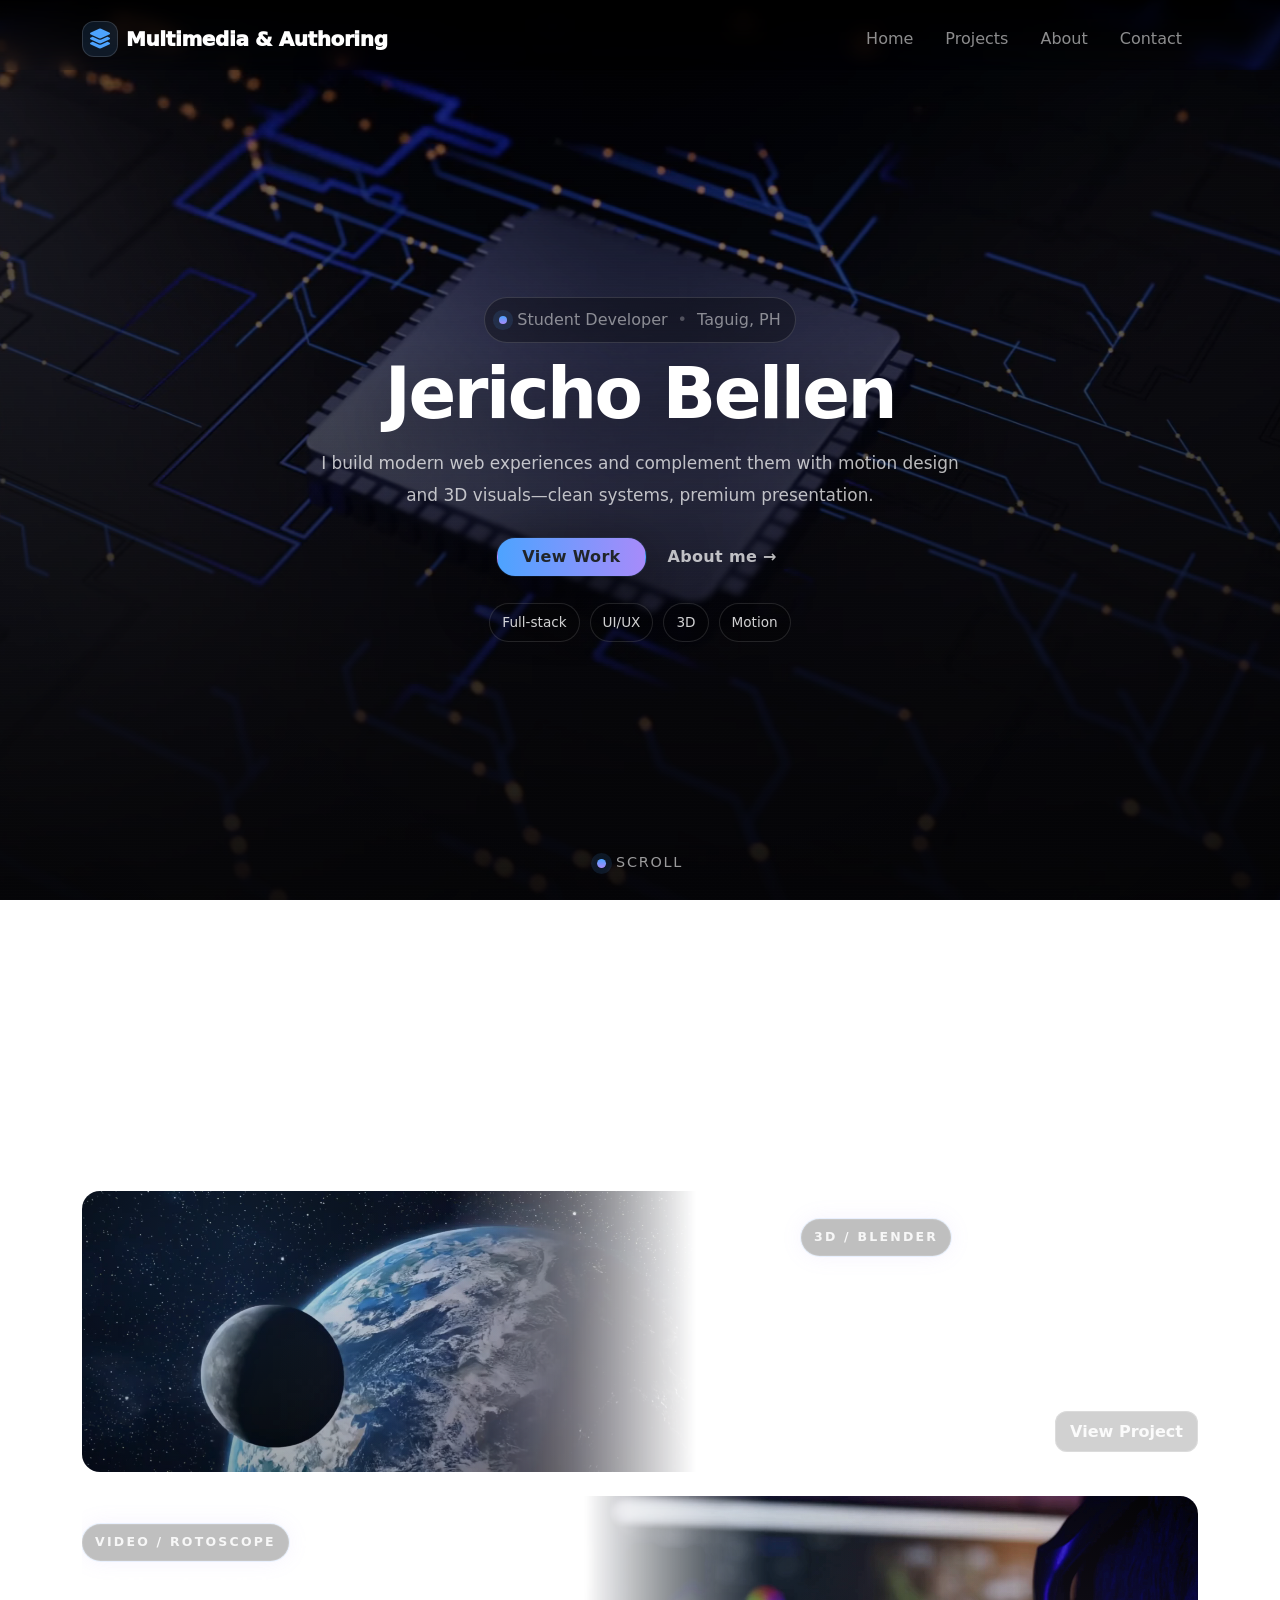
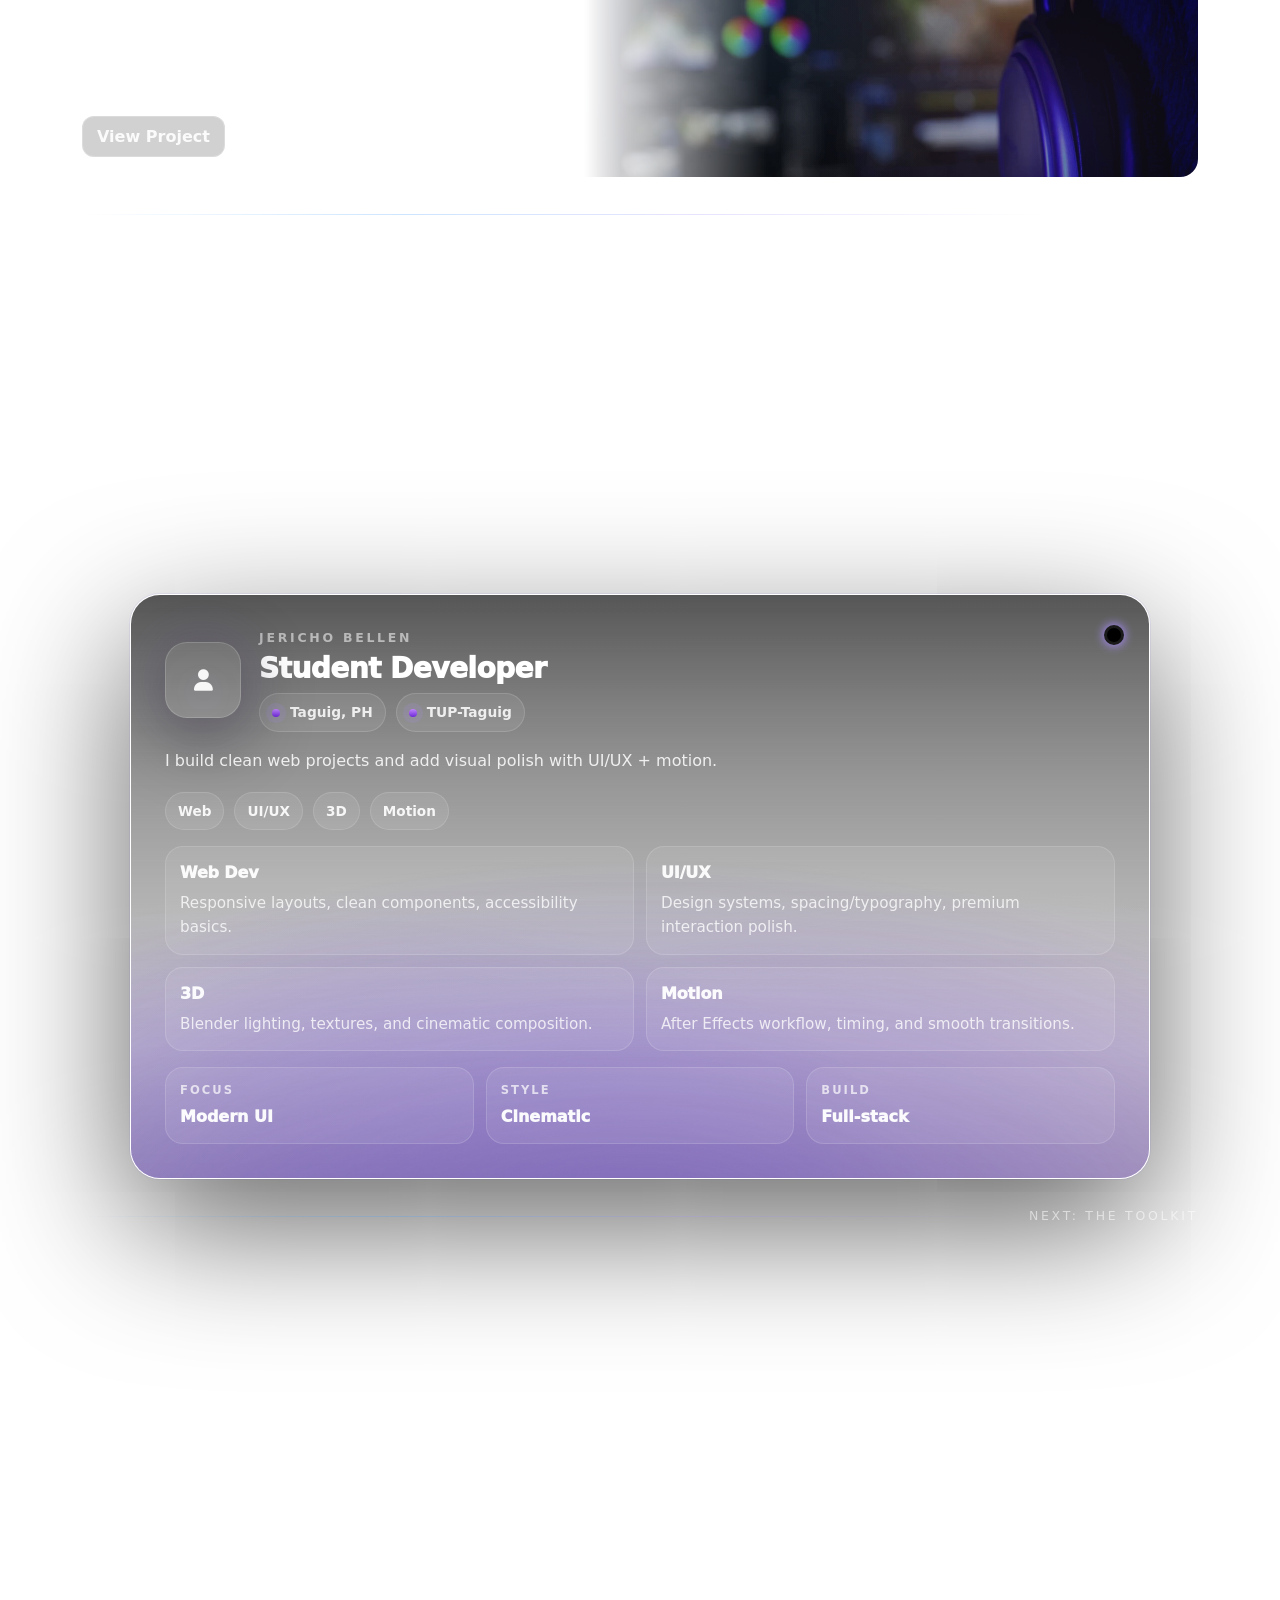
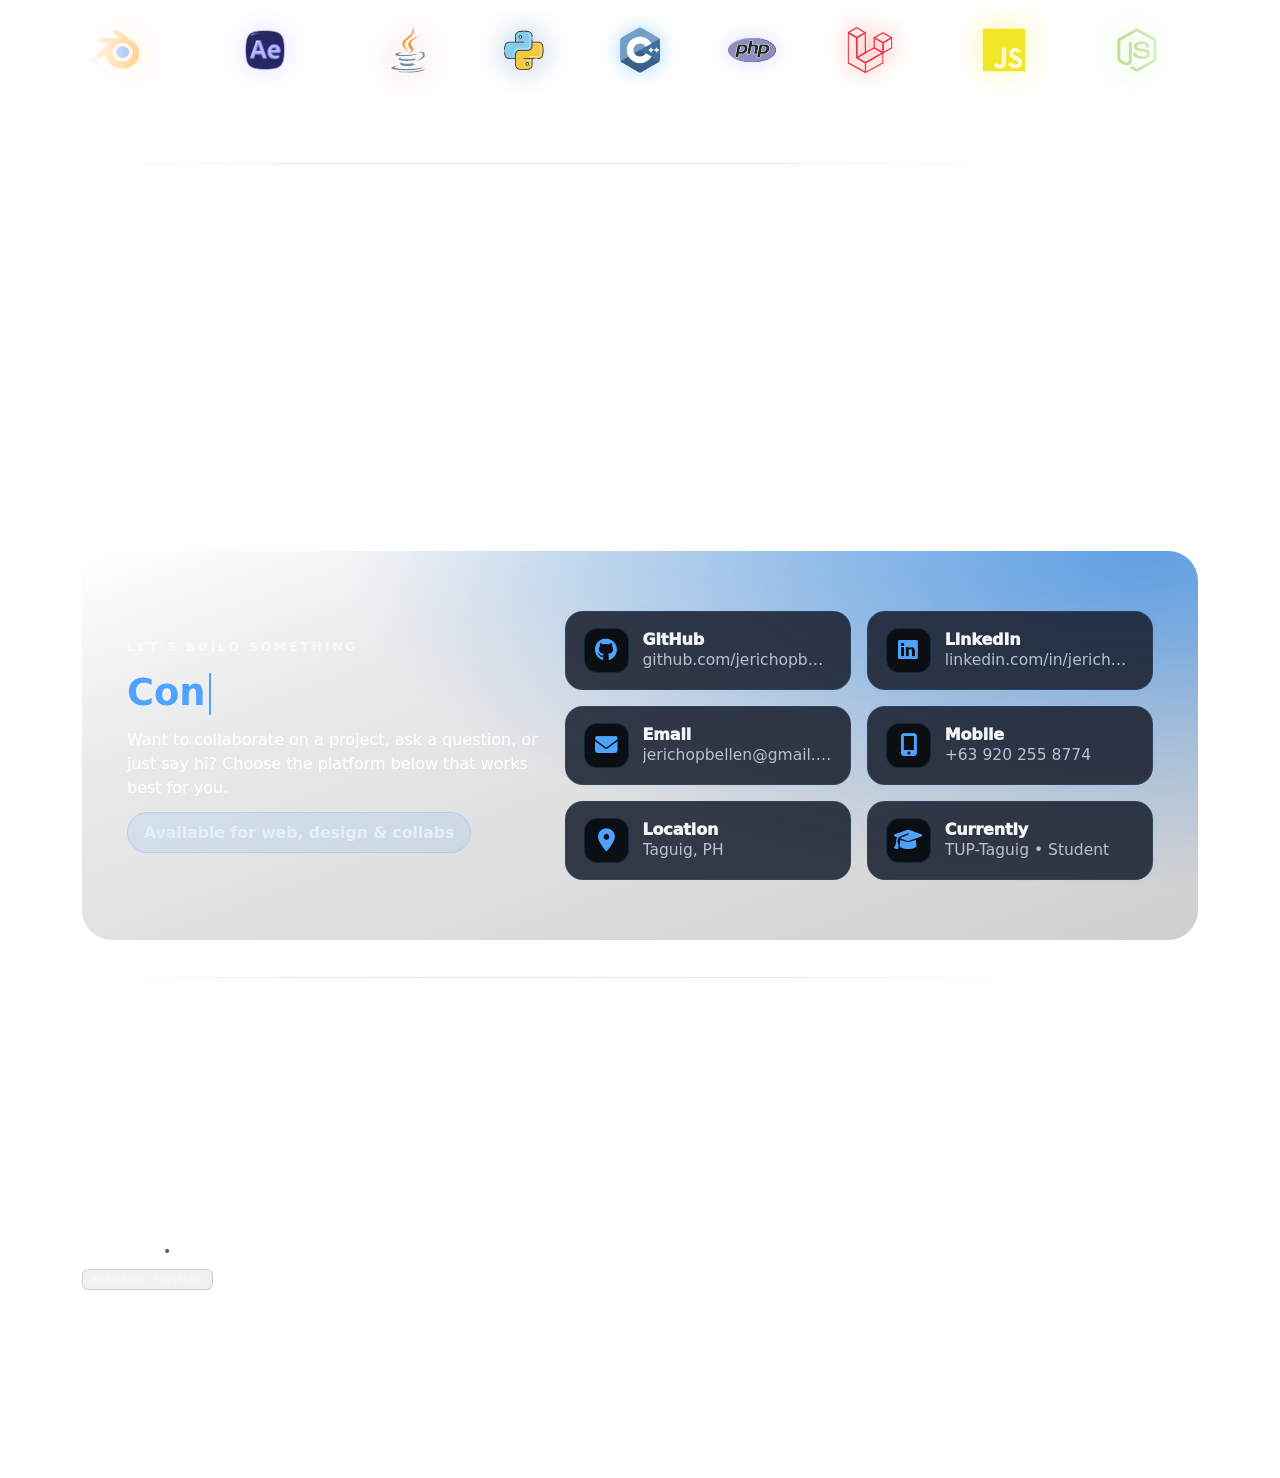
==== index.html @ 5fd2efe3 "projs desc" ====
<!DOCTYPE html>
<html lang="en">
<head>
    <meta charset="UTF-8">
    <meta name="viewport" content="width=device-width, initial-scale=1.0">
    <title>Multimedia and Authoring</title>
    <link rel="icon" type="image/x-icon" href="favicon.svg">
    <link rel="stylesheet" href="style/main.css">
</head>
<body>
    <div id="header-placeholder"></div>
    <main>
        <!-- HERO (Centered / high-contrast) -->
        <section class="hero-video" aria-label="Hero">
            <video class="hero-video__bg" autoplay muted loop playsinline poster="assets/img/hero-poster.jpg">
                <source src="assets/videos/hero.webm" type="video/webm">
                <source src="assets/videos/hero.mp4" type="video/mp4">
            </video>

            <div class="hero-video__overlay" aria-hidden="true"></div>

            <div class="container hero-video__content">
                <div class="row justify-content-center">
                    <div class="col-12 col-lg-9 col-xl-8 text-center">
                        <div class="pill mx-auto mb-3">
                            <span class="pill__dot" aria-hidden="true"></span>
                            <span class="text-white-50">Student Developer</span>
                            <span class="text-white opacity-25">•</span>
                            <span class="text-white-50">Taguig, PH</span>
                        </div>

                        <h1 class="hero-title fw-bold mb-3" style="color: white;">Jericho Bellen</h1>

                        <p class="hero-subtitle mb-4">
                            I build modern web experiences and complement them with motion design and 3D visuals—clean systems, premium presentation.
                        </p>

                        <div class="d-flex flex-column flex-sm-row align-items-center justify-content-center gap-3">
                            <a href="#projects" class="btn btn-hero px-4">View Work</a>
                            <a href="#about" class="hero-ghost-link">About me <span aria-hidden="true">→</span></a>
                        </div>

                        <div class="tag-row mt-4">
                            <span class="tag">Full-stack</span>
                            <span class="tag">UI/UX</span>
                            <span class="tag">3D</span>
                            <span class="tag">Motion</span>
                        </div>
                    </div>
                </div>
            </div>

            <a class="hero-scroll" href="#projects">
                <span class="hero-scroll__dot" aria-hidden="true"></span>
                <span>Scroll</span>
            </a>
        </section>

        <!-- PROJECTS -->
        <section id="projects" class="section">
            <div class="container">
                <div class="text-center mb-5">
                    <div class="section-kicker">Selected Work</div>
                    <h2 class="section-title mt-2 mb-3">Featured Projects</h2>
                    <p class="text-white-50 mb-0" style="max-width: 70ch; margin: 0 auto; line-height: 1.9;">
                        Selected works showcasing 3D rendering and rotoscoping expertise with technical precision and visual storytelling.
                    </p>
                </div>

                <div class="row g-4">
                    <div class="col-12">
                        <a class="d-block text-decoration-none text-reset" href="solar-system.html" aria-label="View 3D Solar System project">
                            <article class="feature feature--with-media">
                                <div class="feature__media">
                                    <video autoplay muted loop playsinline poster="assets/img/solarsystem-preview.jpg">
                                        <source src="assets/videos/solarsystem-preview.webm" type="video/webm">
                                        <source src="assets/videos/solarsystem-preview.mp4" type="video/mp4">
                                    </video>
                                </div>
                                <div class="feature__body">
                                    <div class="feature__meta">
                                        <span class="feature__badge">3D / Blender</span>
                                        <span class="text-white-50 small">Lighting • Textures • Composition</span>
                                    </div>
                                    <h3 class="feature__title">3D Solar System</h3>
                                    <p class="feature__desc">
                                        A study in Blender-based rendering focused on realistic materials, controlled lighting, and atmospheric depth—aimed at a cinematic “space documentary” feel.
                                    </p>
                                    <div class="feature__actions">
                                        <span class="btn-outline-ink">View Project</span>
                                    </div>
                                </div>
                            </article>
                        </a>
                    </div>

                    <div class="col-12">
                        <a href="rotoscoping.html" class="d-block text-decoration-none text-reset">
                            <article class="feature feature--with-media">
                                <div class="feature__media">
                                    <video autoplay muted loop playsinline poster="assets/img/rotoscope-preview.jpg">
                                        <source src="assets/videos/rotoscope-preview.webm" type="video/webm">
                                        <source src="assets/videos/rotoscope-preview.mp4" type="video/mp4">
                                    </video>
                                </div>

                                <div class="feature__body">
                                    <div class="feature__meta">
                                        <span class="feature__badge">Video / Rotoscope</span>
                                        <span class="text-white-50 small">Masking • Tracking • Cleanup</span>
                                    </div>
                                    <h3 class="feature__title">1-Minute Video Rotoscope</h3>
                                    <p class="feature__desc">
                                        A frame-by-frame rotoscoping workflow: tight silhouettes, stable tracking, and clean edges—built for believable compositing and stylized results.
                                    </p>
                                    <div class="feature__actions">
                                        <span class="btn-outline-ink">View Project</span>
                                    </div>
                                </div>
                            </article>
                        </a>
                    </div>
                </div>

                <div class="story-divider"><span>Next: who I am</span></div>
            </div>
        </section>

        <!-- ABOUT -->
        <section id="about" class="section section--profile">
            <div class="container">
                <div class="text-center mb-5">
                    <div class="section-kicker">Profile</div>
                    <h2 class="section-title mt-2 mb-2">About Me</h2>
                    <p class="text-white-50 mb-0" style="max-width: 60ch; margin: 0 auto; line-height: 1.85;">
                        Quick snapshot—what I do and what I’m into.
                    </p>
                </div>

                <!-- Purple static gradient card -->
                <div class="profile-card profile-card--purplefire">
                    <div class="profile-card__hole" aria-hidden="true"></div>
                    <div class="profile-card__bg" aria-hidden="true"></div>

                    <div class="profile-card__top">
                        <div class="profile-avatar" aria-hidden="true">
                            <i class="fa-solid fa-user"></i>
                        </div>

                        <div class="profile-meta">
                            <div class="section-kicker mb-1">Jericho Bellen</div>
                            <h3 class="profile-title mb-2" style="color: white;">Student Developer</h3>

                            <div class="profile-pills">
                                <span class="profile-pill"><span class="profile-pill__dot" aria-hidden="true"></span> Taguig, PH</span>
                                <span class="profile-pill"><span class="profile-pill__dot" aria-hidden="true"></span> TUP-Taguig</span>
                            </div>
                        </div>
                    </div>

                    <p class="profile-bio mb-0">
                        I build clean web projects and add visual polish with UI/UX + motion.
                    </p>

                    <div class="profile-tags">
                        <span class="profile-tag">Web</span>
                        <span class="profile-tag">UI/UX</span>
                        <span class="profile-tag">3D</span>
                        <span class="profile-tag">Motion</span>
                    </div>

                    <!-- Skill details (requested) -->
                    <div class="profile-skills">
                        <div class="profile-skill">
                            <div class="profile-skill__label">Web Dev</div>
                            <div class="profile-skill__desc">Responsive layouts, clean components, accessibility basics.</div>
                        </div>
                        <div class="profile-skill">
                            <div class="profile-skill__label">UI/UX</div>
                            <div class="profile-skill__desc">Design systems, spacing/typography, premium interaction polish.</div>
                        </div>
                        <div class="profile-skill">
                            <div class="profile-skill__label">3D</div>
                            <div class="profile-skill__desc">Blender lighting, textures, and cinematic composition.</div>
                        </div>
                        <div class="profile-skill">
                            <div class="profile-skill__label">Motion</div>
                            <div class="profile-skill__desc">After Effects workflow, timing, and smooth transitions.</div>
                        </div>
                    </div>

                    <div class="profile-stats">
                        <div class="profile-stat">
                            <div class="profile-stat__label">Focus</div>
                            <div class="profile-stat__value">Modern UI</div>
                        </div>
                        <div class="profile-stat">
                            <div class="profile-stat__label">Style</div>
                            <div class="profile-stat__value">Cinematic</div>
                        </div>
                        <div class="profile-stat">
                            <div class="profile-stat__label">Build</div>
                            <div class="profile-stat__value">Full-stack</div>
                        </div>
                    </div>
                </div>

                <div class="story-divider"><span>Next: the toolkit</span></div>
            </div>
        </section>

        <!-- TECH STACK -->
        <section id="tech-stack" class="section">
            <div class="container">
                <div class="text-center mb-5">
                    <div class="section-kicker">Toolbox</div>
                    <h2 class="section-title mt-2 mb-3">Technologies & Software</h2>
                    <p class="text-white-50 mb-0" style="max-width: 70ch; margin: 0 auto; line-height: 1.9;">
                        Tools I use to ship reliable systems and produce clean visuals.
                    </p>
                </div>

                <div class="tech-marquee" role="region" aria-label="Technologies and software logos">
                    <div class="tech-track" data-marquee>
                        <div class="tech-item" data-tech="blender">
                            <img src="assets/tech-logos/blender.svg" alt="Blender">
                            <span class="tech-label">Blender</span>
                        </div>
                        <div class="tech-item" data-tech="ae">
                            <img src="assets/tech-logos/after-effects.svg" alt="After Effects">
                            <span class="tech-label">After Effects</span>
                        </div>
                        <div class="tech-item" data-tech="java">
                            <img src="assets/tech-logos/java.svg" alt="Java">
                            <span class="tech-label">Java</span>
                        </div>
                        <div class="tech-item" data-tech="python">
                            <img src="assets/tech-logos/python.svg" alt="Python">
                            <span class="tech-label">Python</span>
                        </div>
                        <div class="tech-item" data-tech="cpp">
                            <img src="assets/tech-logos/cpp.svg" alt="C++">
                            <span class="tech-label">C++</span>
                        </div>
                        <div class="tech-item" data-tech="php">
                            <img src="assets/tech-logos/php.svg" alt="PHP">
                            <span class="tech-label">PHP</span>
                        </div>
                        <div class="tech-item" data-tech="laravel">
                            <img src="assets/tech-logos/laravel.svg" alt="Laravel">
                            <span class="tech-label">Laravel</span>
                        </div>
                        <div class="tech-item" data-tech="js">
                            <img src="assets/tech-logos/javascript.svg" alt="JavaScript">
                            <span class="tech-label">JavaScript</span>
                        </div>
                        <div class="tech-item" data-tech="node">
                            <img src="assets/tech-logos/nodejs.svg" alt="Node.js">
                            <span class="tech-label">Node.js</span>
                        </div>
                        <div class="tech-item" data-tech="mysql">
                            <img src="assets/tech-logos/mysql.svg" alt="MySQL">
                            <span class="tech-label">MySQL</span>
                        </div>
                        <div class="tech-item" data-tech="react">
                            <img src="assets/tech-logos/react.svg" alt="React">
                            <span class="tech-label">React</span>
                        </div>
                        <div class="tech-item" data-tech="figma">
                            <img src="assets/tech-logos/figma.svg" alt="Figma">
                            <span class="tech-label">Figma</span>
                        </div>
                    </div>
                </div>
                <div class="story-divider"><span>Next: Contact</span></div>
            </div>
        </section>

        <!-- CONTACT -->
        <section id="contact" class="section">
            <div class="container">
                <div class="text-center mb-5">
                    <div class="section-kicker">Start a conversation</div>
                    <h2 class="section-title mt-2 mb-3">Work together?</h2>
                    <p class="text-white-50 mb-0" style="max-width: 70ch; margin: 0 auto; line-height: 1.9;">
                        Prefer email, chat, or a quick call—pick the option that suits you.
                    </p>
                </div>
                <div class="contact-transparent-card">
                    <div class="contact-transparent-bg" aria-hidden="true"></div>
                    <div class="row gy-5 gx-4 align-items-center">
                        <div class="col-lg-5">
                            <div class="section-kicker mb-2">Let's build something</div>
                            <div class="profile-title mb-2 contact-typewrite" style="font-size:2.3rem;font-weight:900;">
                                <span id="typewrite-connect"></span>
                                <span class="contact-typewrite-cursor" aria-hidden="true"></span>
                            </div>
                            <p class="profile-bio mb-2" style="color: white;">
                                Want to collaborate on a project, ask a question, or just say hi? Choose the platform below that works best for you.
                            </p>
                            <span class="profile-tag profile-tag--blue">Available for web, design & collabs</span>
                        </div>
                        <div class="col-lg-7">
                            <div class="row g-3">
                                <div class="col-md-6">
                                    <div class="contact-info-card">
                                        <div class="contact-info-icon"><i class="fab fa-github"></i></div>
                                        <div>
                                            <div class="contact-info-title">GitHub</div>
                                            <div class="contact-info-sub">github.com/jerichopbellen</div>
                                        </div>
                                    </div>
                                </div>
                                <div class="col-md-6">
                                    <div class="contact-info-card">
                                        <div class="contact-info-icon"><i class="fab fa-linkedin"></i></div>
                                        <div>
                                            <div class="contact-info-title">LinkedIn</div>
                                            <div class="contact-info-sub">linkedin.com/in/jerichopbellen</div>
                                        </div>
                                    </div>
                                </div>
                                <div class="col-md-6">
                                    <div class="contact-info-card">
                                        <div class="contact-info-icon"><i class="fa-solid fa-envelope"></i></div>
                                        <div>
                                            <div class="contact-info-title">Email</div>
                                            <div class="contact-info-sub">jerichopbellen@gmail.com</div>
                                        </div>
                                    </div>
                                </div>
                                <div class="col-md-6">
                                    <div class="contact-info-card">
                                        <div class="contact-info-icon"><i class="fa-solid fa-mobile-screen-button"></i></div>
                                        <div>
                                            <div class="contact-info-title">Mobile</div>
                                            <div class="contact-info-sub">+63 920 255 8774</div>
                                        </div>
                                    </div>
                                </div>
                                <div class="col-md-6">
                                    <div class="contact-info-card">
                                        <div class="contact-info-icon"><i class="fa-solid fa-location-dot"></i></div>
                                        <div>
                                            <div class="contact-info-title">Location</div>
                                            <div class="contact-info-sub">Taguig, PH</div>
                                        </div>
                                    </div>
                                </div>
                                <div class="col-md-6">
                                    <div class="contact-info-card">
                                        <div class="contact-info-icon"><i class="fa-solid fa-graduation-cap"></i></div>
                                        <div>
                                            <div class="contact-info-title">Currently</div>
                                            <div class="contact-info-sub">TUP-Taguig • Student</div>
                                        </div>
                                    </div>
                                </div>
                            </div>
                        </div>
                    </div>
                </div>
                <div class="story-divider"><span>End of page</span></div>
            </div>
        </section>
    </main>
    <div id="footer-placeholder"></div>
    <script>
        var link = document.createElement('link');
        link.rel = 'stylesheet';
        link.href = 'https://cdn.jsdelivr.net/npm/bootstrap@5.3.3/dist/css/bootstrap.min.css';
        document.head.appendChild(link);
        
        var faLink = document.createElement('link');
        faLink.rel = 'stylesheet';
        faLink.href = 'https://cdnjs.cloudflare.com/ajax/libs/font-awesome/6.7.2/css/all.min.css';
        document.head.appendChild(faLink);
    </script>
    <script src="https://cdn.jsdelivr.net/npm/bootstrap@5.3.3/dist/js/bootstrap.bundle.min.js"></script>
    <script src="scripts/main.js"></script>
</body>
</html>
---- style/main.css ----
/* ==========================================================================
   1. ROOT VARIABLES, BASE ELEMENTS, GLOBALS
   ========================================================================== */
html { 
    scroll-behavior: smooth; 
    scrollbar-width: none;
}
body {
    background-color: #07070a;;
    background-image:
        radial-gradient(circle at 20% 10%, rgba(255,255,255,.030) 0px, transparent 55%),
        radial-gradient(circle at 85% 80%, rgba(255,255,255,.018) 0px, transparent 55%),
        linear-gradient(180deg,#0c0d12 0%, #07070a 55%, #060608 100%);
    background-attachment: fixed;
    color: #ffffff;
    font-family: 'Inter', sans-serif;
    padding-top: 0;
    min-height: 100vh;
}
.spacer{
    height: 70px;
}
/* ==========================================================================
   3. SECTION LAYOUTS & HEADINGS
   ========================================================================== */
.section { position: relative; padding: clamp(64px, 7vw, 110px) 0; }
.section-title { font-size: clamp(1.8rem, 3.5vw, 2.6rem); letter-spacing: -0.02em; color: white; }
.section-kicker {
    color: rgba(255,255,255,.55);
    text-transform: uppercase;
    letter-spacing: .22em;
    font-weight: 900;
    font-size: .78rem;
}

/* ==========================================================================
   4. NAVIGATION
   ========================================================================== */
.glass-nav {
    background: linear-gradient(to bottom, rgba(0,0,0,.92) 0%, rgba(0,0,0,0) 100%);
    backdrop-filter: blur(10px);
    transition: all 0.3s ease;
    position: fixed;
    overflow: hidden;
    border: none;
}

.nav-link { position: relative; transition: color 0.25s ease; }
.nav-link::after {
    content: '';
    position: absolute;
    width: 0;
    height: 2px;
    bottom: 5px;
    left: 50%;
    background: #4da3ff;
    transition: all 0.25s ease;
}
.nav-link:hover::after { width: 100%; left: 0; }
.nav-link:hover { color: #4da3ff !important; }

/* ==========================================================================
   5. FOOTER
   ========================================================================== */
   .footer-link-item {
        transition: color 0.2s ease, transform 0.2s ease;
        display: inline-block;
    }
    /* Updated hover color to #4da3ff */
    .footer-link-item:hover {
        color: #4da3ff !important;
        transform: translateX(4px);
    }
    @media (max-width: 767.98px) {
        .footer-link-item:hover {
            transform: translateY(-2px);
        }
    }
    .footer-social-btn {
        width: 40px;
        height: 40px;
        display: inline-flex;
        align-items: center;
        justify-content: center;
        border-radius: 50%;
        background: rgba(255, 255, 255, 0.03);
        border: 1px solid rgba(255, 255, 255, 0.08);
        transition: all 0.25s cubic-bezier(0.4, 0, 0.2, 1);
    }
    /* Updated social button hover colors to match #4da3ff theme */
    .footer-social-btn:hover {
        background: rgba(77, 163, 255, 0.1);
        border-color: rgba(77, 163, 255, 0.3);
        color: #4da3ff !important;
        transform: translateY(-3px);
    }

/* ==========================================================================
   6. PANELS, BUTTONS & BASIC COMPONENTS
   ========================================================================== */
.panel {
    background: linear-gradient(180deg, rgba(255,255,255,.055), rgba(255,255,255,.03));
    border: 1px solid rgba(255,255,255,.10);
    border-radius: 18px;
    box-shadow: 0 22px 70px rgba(0,0,0,.55);
}

.btn-hero {
    border: 1px solid rgba(255,255,255,.14);
    border-radius: 18px !important;
    padding: 16px 24px;
    font-weight: 900;
    letter-spacing: 0.02em;
    color: #000000;
    font-weight: bold !important;
    background: linear-gradient(90deg, #4da3ff, #a78bfa);
    box-shadow:
        0 18px 60px rgba(0,0,0,.55),
        0 0 0 1px rgba(77,163,255,.12);
    transition: transform .25s ease, box-shadow .25s ease, filter .25s ease;
}
.btn-hero:hover {
    transform: translateY(-2px);
    filter: brightness(1.05);
    box-shadow:
        0 26px 85px rgba(0,0,0,.68),
        0 0 40px rgba(77,163,255,.16),
        0 0 40px rgba(167,139,250,.12);
    color: #06101f;
}

.hero-ghost-link {
    color: rgba(255, 255, 255, 0.72);
    text-decoration: none;
    font-weight: 900;
    letter-spacing: 0.02em;
    transition: color .2s ease, transform .2s ease;
    padding: 10px 6px;
}
.hero-ghost-link:hover { color: #fff; transform: translateX(3px); }

.pill {
    display: inline-flex;
    align-items: center;
    gap: 10px;
    padding: 10px 14px;
    border-radius: 999px;
    background: rgba(0, 0, 0, 0.32);
    border: 1px solid rgba(255, 255, 255, 0.14);
    backdrop-filter: blur(10px);
}
.pill__dot {
    width: 8px; height: 8px; border-radius: 999px;
    background: linear-gradient(180deg, #4da3ff, #a78bfa);
    box-shadow: 0 0 0 6px rgba(77, 163, 255, 0.12);
}

.tag-row { display:flex; flex-wrap:wrap; gap:10px; justify-content:center; }
.tag {
    padding: 8px 12px;
    border-radius: 999px;
    font-size: 0.85rem;
    color: rgba(255,255,255,.82);
    background: rgba(0,0,0,.22);
    border: 1px solid rgba(255,255,255,.12);
    transition: transform .2s ease, border-color .2s ease, color .2s ease;
}
.tag:hover{
    transform: translateY(-2px);
    border-color: rgba(77,163,255,.35);
    color: #fff;
}

/* ==========================================================================
   7. HERO SECTION
   ========================================================================== */
.hero-video {
    position: relative;
    min-height: 100vh;
    overflow: hidden;
    display: grid;
    place-items: center;
    padding: clamp(120px, 12vh, 170px) 0 clamp(70px, 9vh, 110px);
    isolation: isolate;
}
.hero-video__bg {
    position: absolute;
    inset: 0;
    width: 100%;
    height: 100%;
    object-fit: cover;
    transform: scale(1.08);
    filter: saturate(1.0) contrast(1.08) brightness(0.78);
}
.hero-video__overlay {
    position: absolute;
    inset: 0;
    z-index: 0;
    background:
    radial-gradient(circle at 50% 40%, rgba(0, 0, 0, 0.04), rgba(0, 0, 0, 0.48)),
    linear-gradient(to bottom, rgba(7, 7, 10, 0.08), rgba(7, 7, 10, 0.88));
}
.hero-video::after {
    content: "";
    position: absolute;
    inset: 0;
    z-index: 1;
    pointer-events: none;
    opacity: 0.11;
    background-image:
        repeating-linear-gradient(
            0deg,
            rgba(255, 255, 255, 0.06) 0px,
            rgba(255, 255, 255, 0.06) 1px,
            transparent 1px,
            transparent 3px
        );
    mix-blend-mode: overlay;
}
.hero-video__content { position: relative; z-index: 2; }
.hero-title {
    font-size: clamp(2.9rem, 5.5vw, 5rem);
    line-height: 1.02;
    letter-spacing: -0.035em;
    text-shadow: 0 18px 70px rgba(0, 0, 0, 0.55);
}
.hero-subtitle {
    max-width: 62ch;
    margin-left: auto;
    margin-right: auto;
    line-height: 1.9;
    font-size: 1.06rem;
    color: rgba(255,255,255,.72);
}

.hero-scroll {
    position: absolute;
    left: 50%;
    bottom: 26px;
    transform: translateX(-50%);
    z-index: 2;
    display: inline-flex;
    align-items: center;
    gap: 10px;
    color: rgba(255, 255, 255, 0.6);
    text-decoration: none;
    font-size: 0.9rem;
    letter-spacing: .12em;
    text-transform: uppercase;
}
.hero-scroll__dot {
    width: 9px;
    height: 9px;
    border-radius: 999px;
    background: linear-gradient(180deg, #4da3ff, #a78bfa);
    box-shadow: 0 0 0 6px rgba(77, 163, 255, 0.12);
    animation: scroll-bounce 1.8s infinite;
}
@keyframes scroll-bounce {
    0%, 100% { transform: translateY(0); opacity: .95; }
    50% { transform: translateY(6px); opacity: .55; }
}

/* ==========================================================================
   8. STORY DIVIDER
   ========================================================================== */
.story-divider {
    display:flex;
    align-items:center;
    gap:14px;
    margin: 28px 0;
    color: rgba(255,255,255,.55);
}
.story-divider::before{
    content:"";
    flex: 1 1 auto;
    height: 1px;
    background: linear-gradient(90deg, transparent, rgba(77,163,255,.28), rgba(167,139,250,.24), transparent);
}
.story-divider span{
    font-size:.78rem;
    letter-spacing:.22em;
    text-transform: uppercase;
}

/* ==========================================================================
   9. FEATURED PROJECTS
   ========================================================================== */
.feature {
    position: relative;
    border-radius: 18px;
    border: none;
    background: transparent;
    overflow: hidden;
    padding: 0px;
}
.feature__meta {
    position: relative;
    z-index: 1;
    display: flex;
    flex-wrap: wrap;
    gap: 10px;
    align-items: center;
    justify-content: flex-end;
}

.feature__badge {
    font-size: .78rem;
    letter-spacing: .18em;
    text-transform: uppercase;
    font-weight: 900;
    color: rgba(255,255,255,.88);
    padding: 8px 12px;
    border-radius: 999px;
    background: rgba(0,0,0,.25);
    border: 1px solid rgba(255,255,255,.12);
    box-shadow: 0 0 0 1px rgba(77,163,255,.10), 0 0 22px rgba(167,139,250,.10);
}

.feature__title { position: relative; z-index: 1; font-size: clamp(1.35rem, 2.3vw, 1.9rem); margin: 12px 0 10px;color: white; }

.feature__desc {
    position: relative;
    z-index: 1;
    color: rgba(255,255,255,.68);
    line-height: 1.9;
    max-width: 70ch;
    margin-left: auto;
}

.feature__actions {
    justify-content: flex-end;
}

.btn-outline-ink {
    border: 1px solid rgba(255,255,255,.22);
    color: rgba(255,255,255,.90);
    background: rgba(0,0,0,.18);
    border-radius: 12px;
    padding: 10px 14px;
    text-decoration: none;
    font-weight: 900;
    transition: transform .2s ease, border-color .2s ease, background .2s ease, box-shadow .2s ease;
}
.btn-outline-ink:hover {
    transform: translateY(-2px);
    border-color: rgba(77, 163, 255, 0.518);
    background: rgba(0,0,0,.28);
    box-shadow: 0 0 36px rgba(77,163,255,.10);
    color: #fff;
}

.feature--with-media {
    display: grid;
    grid-template-columns: 55% 45%;
    gap: 0;
    align-items: stretch;
}
.feature__media {
    position: relative;
    border-radius: 0;
    overflow: hidden;
    border: none;
    background: rgba(0,0,0,0.20);
    min-height: 250px;
    mask-image: linear-gradient(to right,
        black 0%,
        black 60%,
        rgba(0,0,0,0.6) 80%,
        transparent 100%
    );
}
.feature__media video {
    width: 100%;
    height: 100%;
    object-fit: cover;
    display: block;
}
.feature__media::after {
    content:"";
    position:absolute;
    inset:0;
    background: radial-gradient(circle at 25% 20%, rgba(77,163,255,.14), transparent 55%),
                radial-gradient(circle at 78% 75%, rgba(167,139,250,.12), transparent 55%),
                linear-gradient(180deg, rgba(0,0,0,.10), rgba(0,0,0,.35));
    pointer-events:none;
}
.feature__body {
    position: relative;
    z-index: 1;
    padding: 28px;
    padding-right: 0;
    padding-left: 0;
    text-align: right;
}

@media (min-width: 993px) {
    .col-12:nth-child(even) .feature--with-media {
        grid-template-columns: 45% 55%;
    }
    .col-12:nth-child(even) .feature__media {
        grid-column: 2;
        mask-image: linear-gradient(to left, black 70%, transparent 100%);
    }
    .col-12:nth-child(even) .feature__body {
        grid-column: 1;
        grid-row: 1;
        text-align: left;
        display: flex;
        flex-direction: column;
        align-items: flex-start;
    }
    .col-12:nth-child(even) .feature__desc {
        margin-left: 0;
    }
    .col-12:nth-child(even) .feature__meta,
    .col-12:nth-child(even) .feature__actions {
        justify-content: flex-start;
    }
}

@media (max-width: 992px) {
    .feature--with-media {
        grid-template-columns: 1fr;
    }
    .feature__body {
        padding: 30px;
        text-align: center;
    }
    .feature__meta, .feature__actions {
        justify-content: center;
    }
    .feature__actions {
        margin-top: 18px;
    }
    .feature__desc {
        margin: 0 auto;
    }
    .feature__media {
        min-height: 250px;
        mask-image: linear-gradient(to bottom, black 70%, transparent 100%);
   }
}

/* ==========================================================================
   10. ABOUT SECTION (PURPLE CARD)
   ========================================================================== */
#about .profile-card--purplefire {
    position: relative;
    overflow: hidden;
    max-width: 1020px;
    margin: 0 auto;
    border-radius: 30px;
    border: 1px solid rgba(255,255,255,.16);
    background: rgba(255,255,255,.06);
    backdrop-filter: blur(10px);
    box-shadow:
        0 45px 140px rgba(0,0,0,.62),
        0 0 0 1px rgba(167,139,250,.12);
    padding: clamp(22px, 3vw, 34px);
    isolation: isolate;
}
#about .profile-card--purplefire::before {
    content:"";
    position:absolute;
    inset:0;
    z-index:0;
    pointer-events:none;
    background: linear-gradient(
        180deg,
        rgba(0,0,0,.72) 0%,
        rgba(0,0,0,.42) 28%,
        rgba(0,0,0,.18) 55%,
        rgba(0,0,0,0) 78%
    );
    opacity: .92;
}
#about .profile-card--purplefire .profile-card__bg {
    position:absolute;
    inset:0;
    z-index:0;
    pointer-events:none;
    background:
        linear-gradient(180deg, rgba(0,0,0,0) 0%, rgba(0,0,0,.12) 45%, rgba(0,0,0,.25) 100%),
        radial-gradient(1150px 560px at 50% 112%, rgba(167,139,250,.92), transparent 70%),
        radial-gradient(900px 520px at 18% 116%, rgba(139,92,246,.66), transparent 72%),
        radial-gradient(900px 520px at 82% 116%, rgba(192,132,252,.50), transparent 74%);
    opacity: 1;
}
#about .profile-card--purplefire > * {
    position: relative;
    z-index: 1;
}
#about .profile-card__top {
    display: grid;
    grid-template-columns: 76px 1fr;
    gap: 18px;
    align-items: center;
    margin-bottom: 14px;
}
#about .profile-meta{ min-width: 0; }
#about .profile-title{ font-weight: 950; letter-spacing: -0.02em; margin: 0; }
#about .profile-avatar {
    width: 76px;
    height: 76px;
    border-radius: 22px;
    display: grid;
    place-items: center;
    position: relative;
    overflow: hidden;
    background: rgba(255,255,255,.08);
    border: 1px solid rgba(255,255,255,.16);
    box-shadow:
        0 18px 70px rgba(0,0,0,.45),
        0 0 55px rgba(167, 139, 250, .18);
}
#about .profile-avatar::after{
    content:"";
    position:absolute;
    inset:-40%;
    pointer-events:none;
    background: linear-gradient(
        120deg,
        transparent 0%,
        rgba(255,255,255,.0) 35%,
        rgba(255,255,255,.55) 50%,
        rgba(255,255,255,.0) 65%,
        transparent 100%
    );
    transform: translateX(-80%) rotate(12deg);
    opacity: .55;
    mix-blend-mode: overlay;
    filter: blur(0.5px);
    animation: icon-sheen-sweep 2.6s ease-in-out infinite;
    will-change: transform, opacity;
}
#about .profile-avatar i {
    font-size: 1.35rem;
    color: rgba(255,255,255,.94);
    filter: drop-shadow(0 10px 22px rgba(167,139,250,.28));
}
@keyframes icon-sheen-sweep{
    0%   { transform: translateX(-90%) rotate(12deg); opacity: 0; }
    15%  { opacity: .55; }
    45%  { opacity: .75; }
    70%  { opacity: .35; }
    100% { transform: translateX(90%) rotate(12deg); opacity: 0; }
}
#about .profile-pills { display:flex; flex-wrap:wrap; gap:10px; margin-top: 8px; }
#about .profile-pill {
    display:inline-flex; align-items:center; gap:10px;
    padding:8px 12px; border-radius:999px;
    background: rgba(255,255,255,.08);
    border: 1px solid rgba(255,255,255,.14);
    color: rgba(255,255,255,.86);
    font-weight: 800;
    font-size: .86rem;
}
#about .profile-pill__dot {
    width:8px; height:8px; border-radius:999px;
    background: linear-gradient(180deg, rgba(192,132,252,1), rgba(109,40,217,1));
    box-shadow: 0 0 0 6px rgba(167,139,250,.14);
}
#about .profile-bio {
    color: rgba(255,255,255,.86);
    line-height: 1.85;
    max-width: 70ch;
    margin-top: 8px;
}
#about .profile-tags { display:flex; flex-wrap:wrap; gap:10px; margin-top: 16px; }
#about .profile-tag {
    padding: 8px 12px; border-radius: 999px;
    font-size: 0.85rem; font-weight: 900;
    color: rgba(255,255,255,.92);
    background: rgba(255,255,255,.08);
    border: 1px solid rgba(255,255,255,.14);
    transition: transform .2s ease, border-color .2s ease;
}
#about .profile-tag:hover { transform: translateY(-2px); border-color: rgba(192, 132, 252, .42); }
#about .profile-skills {
    margin-top: 16px;
    display: grid;
    grid-template-columns: repeat(2, minmax(0, 1fr));
    gap: 12px;
}
#about .profile-skill {
    border-radius: 18px;
    padding: 14px 14px;
    background: rgba(255,255,255,.08);
    border: 1px solid rgba(255,255,255,.14);
}
#about .profile-skill__label {
    color: rgba(255,255,255,.95);
    font-weight: 950;
    letter-spacing: -0.01em;
}
#about .profile-skill__desc {
    margin-top: 6px;
    color: rgba(255,255,255,.78);
    line-height: 1.6;
    font-size: .95rem;
}
#about .profile-stats {
    display: grid;
    grid-template-columns: repeat(3, minmax(0, 1fr));
    gap: 12px;
    margin-top: 16px;
}
#about .profile-stat {
    border-radius: 18px;
    padding: 14px 14px;
    background: rgba(255,255,255,.08);
    border: 1px solid rgba(255,255,255,.14);
}
#about .profile-stat__label {
    color: rgba(255,255,255,.70);
    text-transform: uppercase;
    letter-spacing: .18em;
    font-weight: 900;
    font-size: .72rem;
}
#about .profile-stat__value {
    margin-top: 6px;
    font-weight: 950;
    color: rgba(255,255,255,.96);
}
.profile-card {
    position: relative;
}
.profile-card__hole {
    position: absolute !important;
    top: 30px !important;
    right: 25px !important;
    left: auto !important;
    transform: none !important;
    width: 20px;
    height: 20px;
    border-radius: 50%;
    z-index: 10;
    background: #000000;
    box-shadow: 0 0 10px 1px #a78bfa;
    border: 3px solid #1a1a1a;
}

@media (max-width: 576px){
    #about .profile-card__top{
        grid-template-columns: 1fr;
        justify-items: center;
        text-align: center;
    }
    #about .profile-pills{ justify-content: center; }
    #about .profile-skills{ grid-template-columns: 1fr; }
    #about .profile-stats{ grid-template-columns: 1fr; }
}

/* ==========================================================================
   11. TECH STACK MARQUEE
   ========================================================================== */
.tech-marquee {
    position: relative;
    margin-top: 40px;
    overflow: hidden;
    padding: 20px 0;
    mask-image: linear-gradient(to right,
        transparent 0%,
        rgba(0,0,0,0.6) 6%,
        rgba(0,0,0,1) 12%,
        rgba(0,0,0,1) 88%,
        rgba(0,0,0,0.6) 94%,
        transparent 100%);
}
.tech-track {
    display: flex;
    align-items: center;
    gap: 60px;
    width: max-content;
    will-change: transform;
    animation: tech-marquee-scroll 50s linear infinite;
}
.tech-item {
    display: flex;
    flex-direction: column;
    align-items: center;
    justify-content: center;
    gap: 12px;
    transition: transform 0.3s ease;
}
.tech-item:hover { transform: translateY(-8px); }
.tech-item img {
    width: 52px;
    height: 52px;
    object-fit: contain;
    opacity: 0.85;
    transition: opacity 0.3s ease, filter 0.3s ease;
}
.tech-item[data-tech="blender"] img { filter: drop-shadow(0 0 15px rgba(255, 169, 83, 0.652)); }
.tech-item[data-tech="ae"] img { filter: drop-shadow(0 0 12px rgba(154, 154, 255, 0.4)); }
.tech-item[data-tech="java"] img { filter: drop-shadow(0 0 18px rgba(231, 49, 49, 0.75)); }
.tech-item[data-tech="python"] img { filter: drop-shadow(0 0 15px rgba(55, 115, 166, 0.5)); }
.tech-item[data-tech="cpp"] img { filter: drop-shadow(0 0 10px rgba(0, 140, 255, 0.4)); }
.tech-item[data-tech="php"] img { filter: drop-shadow(0 0 10px rgba(179, 149, 255, 0.45)); }
.tech-item[data-tech="laravel"] img { filter: drop-shadow(0 0 12px rgba(255, 45, 32, 1)); }
.tech-item[data-tech="js"] img { filter: drop-shadow(0 0 16px rgba(247, 223, 30, 0.5)); }
.tech-item[data-tech="node"] img { filter: drop-shadow(0 0 18px rgba(131, 205, 41, 0.7)); }
.tech-item[data-tech="mysql"] img { filter: drop-shadow(0 0 22px rgba(1, 129, 158, 1)); }
.tech-item[data-tech="react"] img { filter: drop-shadow(0 0 18px rgba(97, 218, 251, 0.5)); }
.tech-item[data-tech="figma"] img { filter: drop-shadow(0 0 12px rgba(162, 89, 255, 0.4)); }
.tech-label {
    font-size: 0.75rem;
    color: rgba(255,255,255,0.5);
    font-weight: 700;
    letter-spacing: 0.05em;
    text-transform: uppercase;
}
@keyframes tech-marquee-scroll {
    from { transform: translateX(0); }
    to   { transform: translateX(-50%); }
}

/* ==========================================================================
   12. CONTACT SECTION
   ========================================================================== */
#contact.section {
  padding: clamp(60px, 10vh, 100px) 0;
}
#contact {
  scroll-margin-top: 70px;
}
.contact-transparent-card {
  position: relative;
  border-radius: 30px;
  border: none;
  background: transparent;
  padding: clamp(30px, 5vw, 60px) clamp(20px, 4vw, 45px);
  overflow: hidden;
  margin-bottom: 0;
}
.contact-transparent-bg {
  position: absolute;
  inset: 0;
  pointer-events: none;
  z-index: 0;
  transition: all 0.4s ease;
  background:
    linear-gradient(160deg, rgba(0, 0, 0, 0) 0%, rgba(0, 0, 20, 0.08) 26%, rgba(0, 0, 0, 0.19) 100%),
    radial-gradient(1000px 420px at 95% 0%, rgba(77, 163, 255, 0.78), transparent 80%),
    radial-gradient(550px 200px at 93% 10%, rgba(77, 163, 255, 0.14), transparent 77%),
    radial-gradient(600px 250px at 72% -13%, rgba(78, 200, 255, 0.13), transparent 83%);
}

.contact-transparent-card > *:not(.contact-transparent-bg) {
  position: relative;
  z-index: 2;
}

.contact-info-card {
  display: flex;
  align-items: center;
  gap: 14px;
  padding: 16px 18px;
  border-radius: 18px;
  border: 1.2px solid rgba(77, 163, 255, 0.12);
  background: rgba(27, 34, 48, 0.88);
  color: #fff;
  text-decoration: none !important;
  box-shadow: 0 1.5px 10px 0 rgba(77, 163, 255, 0.028);
  font-weight: 600;
  transition: border-color 0.16s, background 0.17s, color 0.15s, box-shadow 0.18s;
  min-width: 0;
  overflow: hidden;
}
.contact-info-card > div:last-child {
  min-width: 0;
  flex: 1;
}
.contact-info-icon {
  width: 45px;
  height: 45px;
  border-radius: 13px;
  background: rgb(11, 15, 19);
  display: flex;
  align-items: center;
  justify-content: center;
  color: #4da3ff;
  font-size: 1.41rem;
  border: 1.3px solid rgba(77, 163, 255, 0.17);
  flex-shrink: 0;
  transition: border-color 0.13s, color 0.14s, background 0.15s;
}
.contact-info-title {
  color: rgba(255,255,255,.95);
  font-weight: 950;
  letter-spacing: -0.01em;
  margin-bottom: 1px;
  line-height: 1.13;
  white-space: nowrap;
  overflow: hidden;
  text-overflow: ellipsis;
}
.contact-info-sub {
  color: rgba(230, 240, 255, 0.75);
  font-size: 0.97rem;
  line-height: 1.23;
  font-weight: 500;
  white-space: nowrap;
  overflow: hidden;
  text-overflow: ellipsis;
  display: block;
}
.profile-tag.profile-tag--blue {
  background: rgba(77, 163, 255, 0.13); 
  border: 1.5px solid rgba(77, 163, 255, 0.23);
  color: #def0ff;
  border-radius: 999px;
  padding: 8px 16px;
  font-size: 0.98rem;
  font-weight: 700;
  display: inline-block;
  margin-top: 4px;
}
.contact-typewrite {
  color: #4da3ff;
  font-family: inherit;
  display: flex;
  align-items: center;
  position: relative;
}
.contact-typewrite-cursor {
  width: 2px;
  height: 1.14em;
  background: #4da3ff;
  margin-left: 4px;
  animation: blink-cursor 1.1s steps(2) infinite;
  display: inline-block;
  position: relative;
  top: 2px;
}
@keyframes blink-cursor {
  0%, 100% { opacity: 1; }
  46%, 64% { opacity: 0; }
}

@media (max-width: 992px) {
  .contact-transparent-card {
    padding: 40px 30px;
  }
  .contact-transparent-bg {
    background:
      linear-gradient(160deg, rgba(0, 0, 0, 0) 0%, rgba(0, 0, 20, 0.08) 26%, rgba(0, 0, 0, 0.19) 100%),
      radial-gradient(600px 300px at 95% 0%, rgba(77, 163, 255, 0.6), transparent 80%),
      radial-gradient(400px 150px at 93% 10%, rgba(77, 163, 255, 0.12), transparent 77%);
  }
  .contact-info-card {
    padding: 14px 12px;
    gap: 10px;
  }
}

@media (max-width: 576px) {
  #contact.section {
    padding: 40px 0;
  }
  .contact-transparent-bg {
    background:
      linear-gradient(160deg, rgba(0, 0, 0, 0) 0%, rgba(0, 0, 20, 0.05) 40%, rgba(0, 0, 0, 0.15) 100%),
      radial-gradient(450px 280px at 100% 0%, rgba(77, 163, 255, 0.5), transparent 85%),
      radial-gradient(350px 150px at 90% 5%, rgba(77, 163, 255, 0.1), transparent 80%);
  }
  .contact-transparent-card {
    padding: 30px 20px;
    border-radius: 20px;
  }
  .contact-info-card {
    padding: 12px;
    gap: 12px;
  }
  .contact-info-icon {
    width: 38px;
    height: 38px;
    font-size: 1.1rem;
    border-radius: 10px;
  }
  .contact-info-sub {
    font-size: 0.85rem;
  }
  .profile-title {
    font-size: 1.8rem !important;
  }
}

/* ==========================================================================
   14. FLOATUP (REVEAL ANIMATION)
   ========================================================================== */
.floatup {
    opacity: 0;
    transform: translateY(36px);
    transition: opacity 0.8s cubic-bezier(0.41,0.71,0.38,1), transform 0.76s cubic-bezier(0.41,0.71,0.38,1);
    will-change: opacity, transform;
}
.floatup.visible {
    opacity: 1;
    transform: none;
}
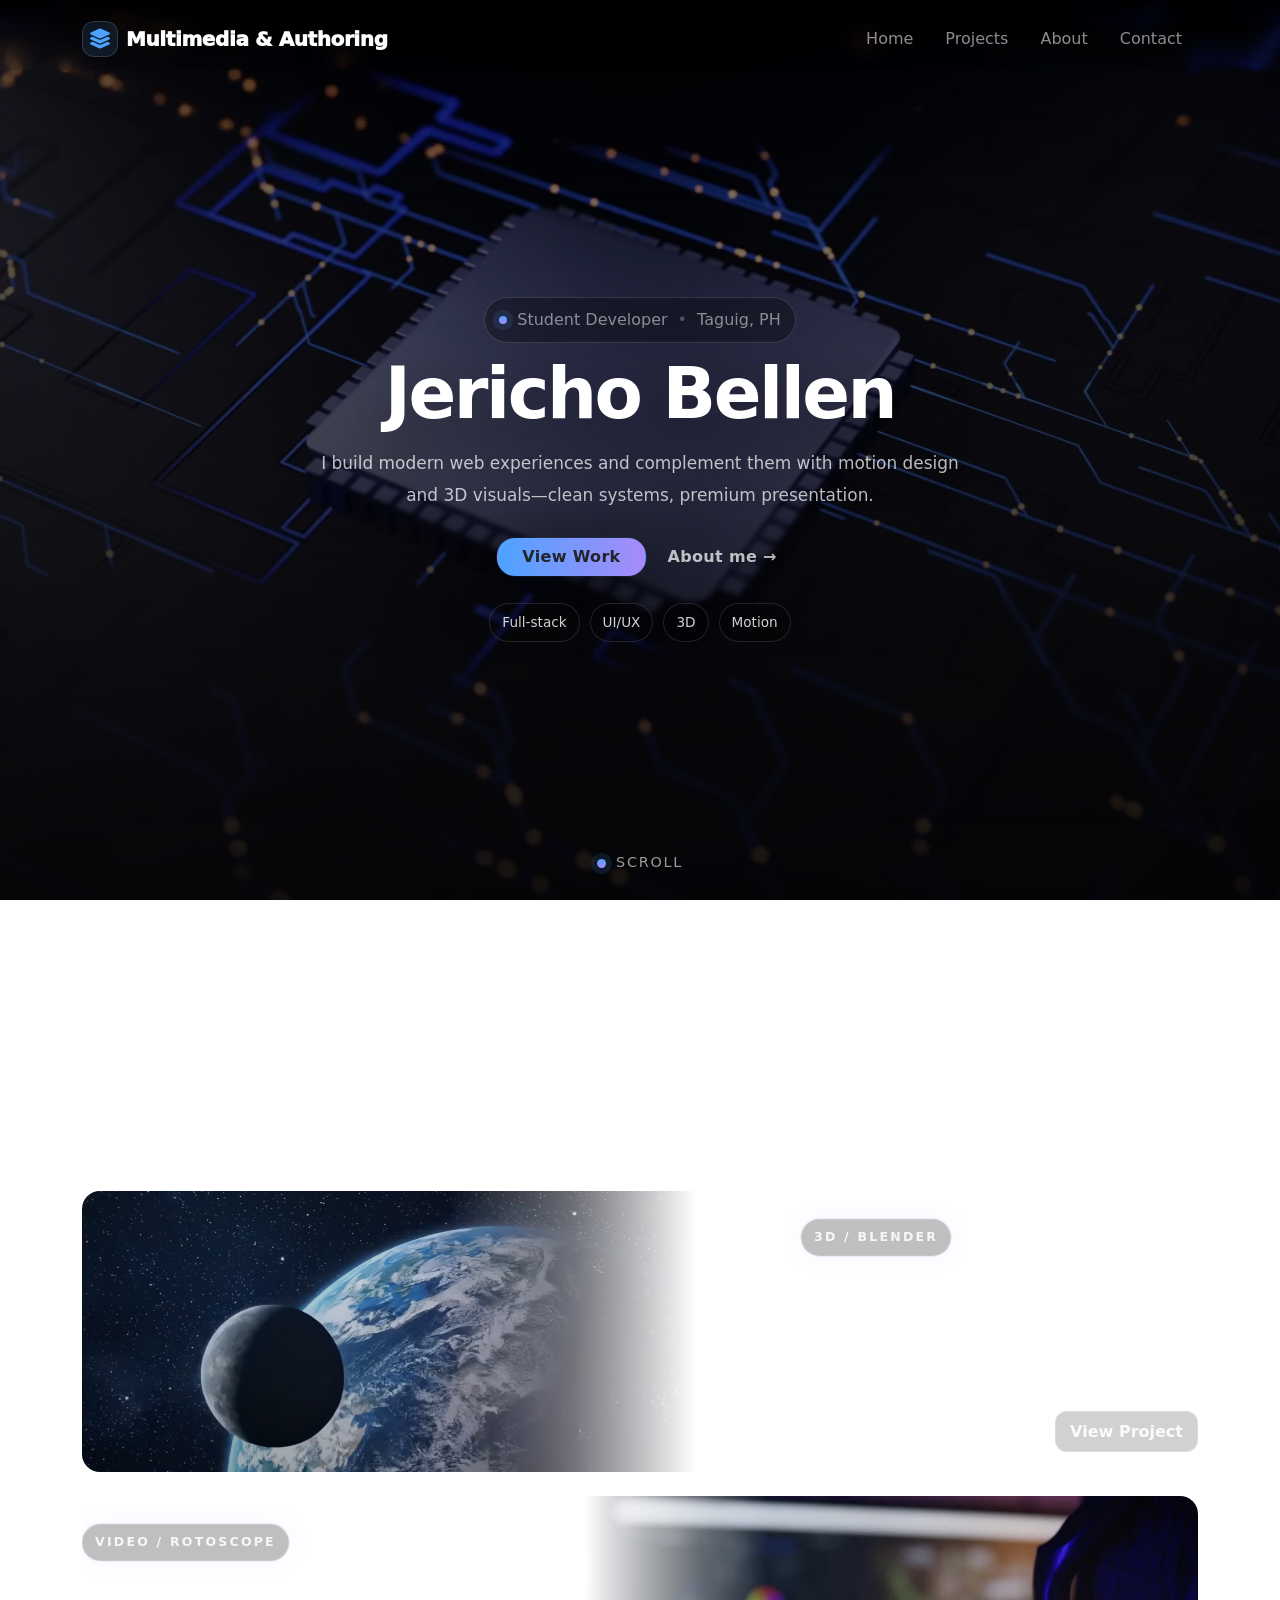
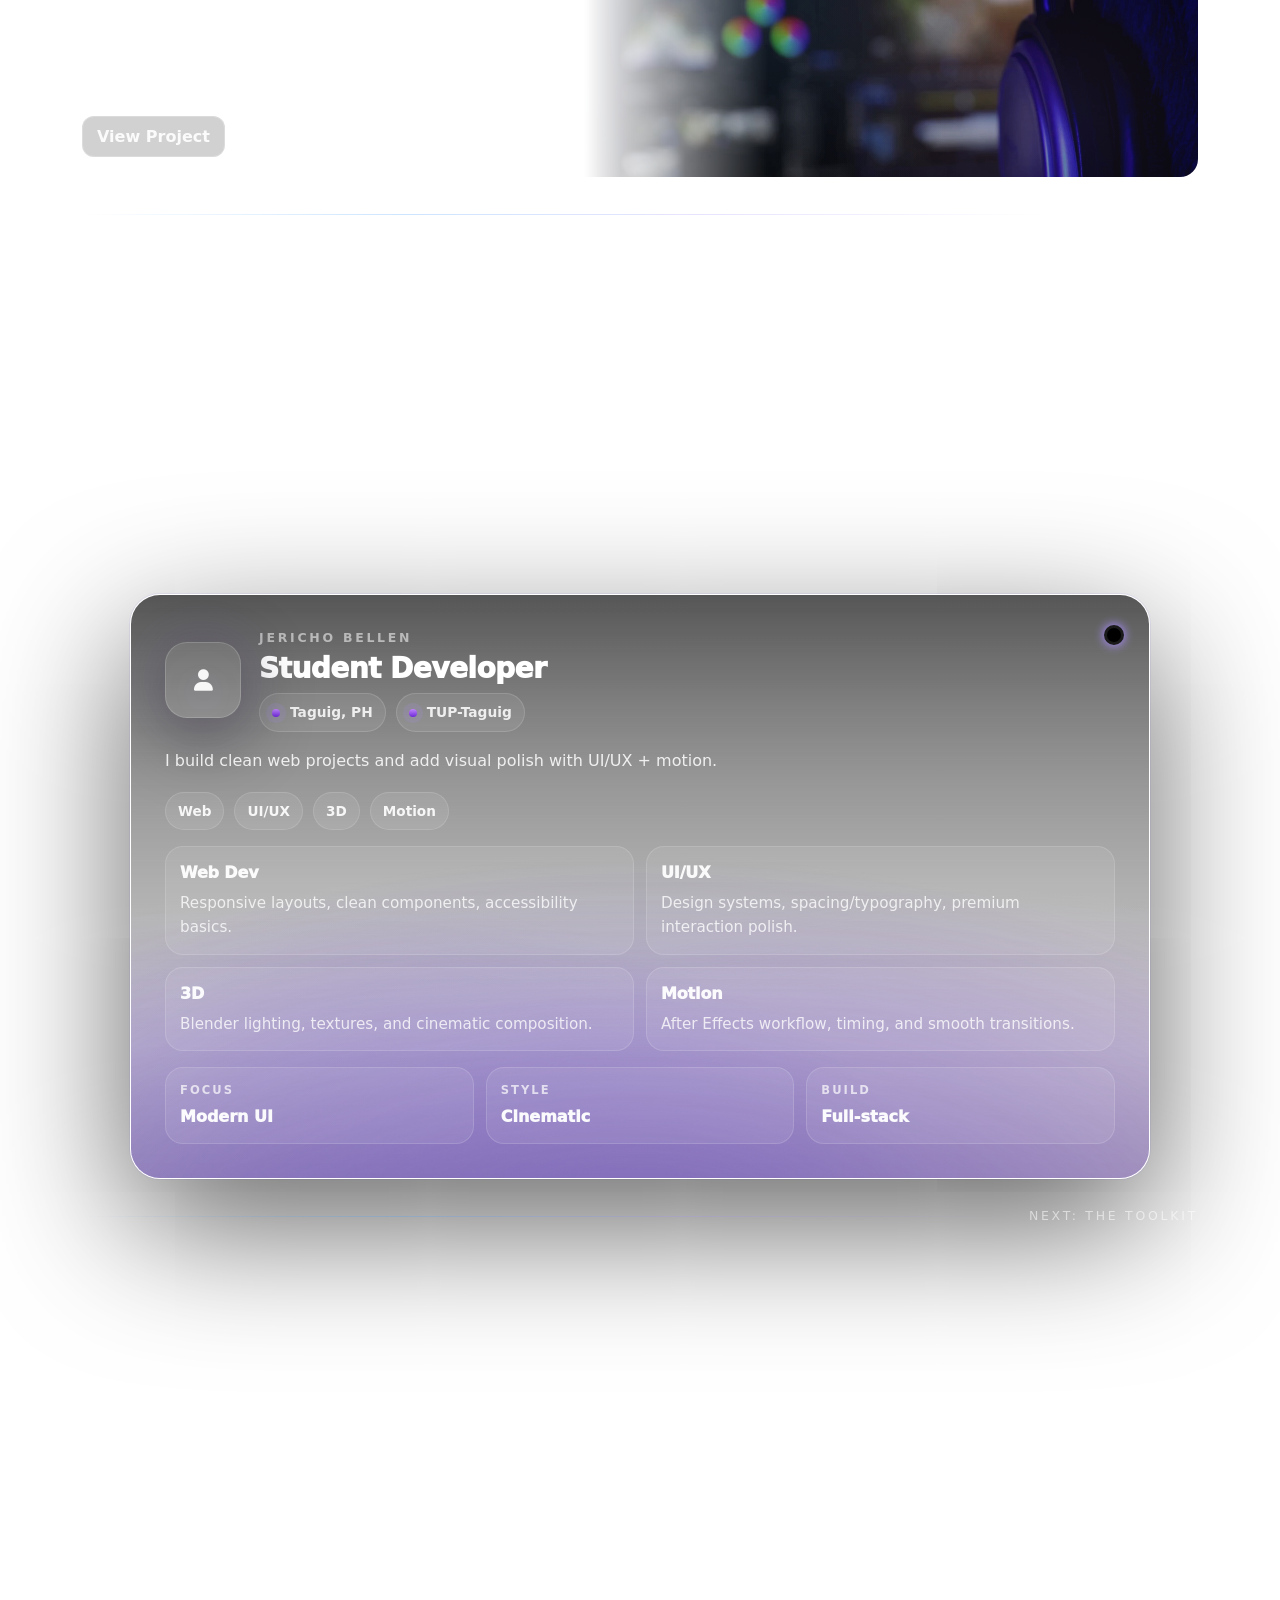
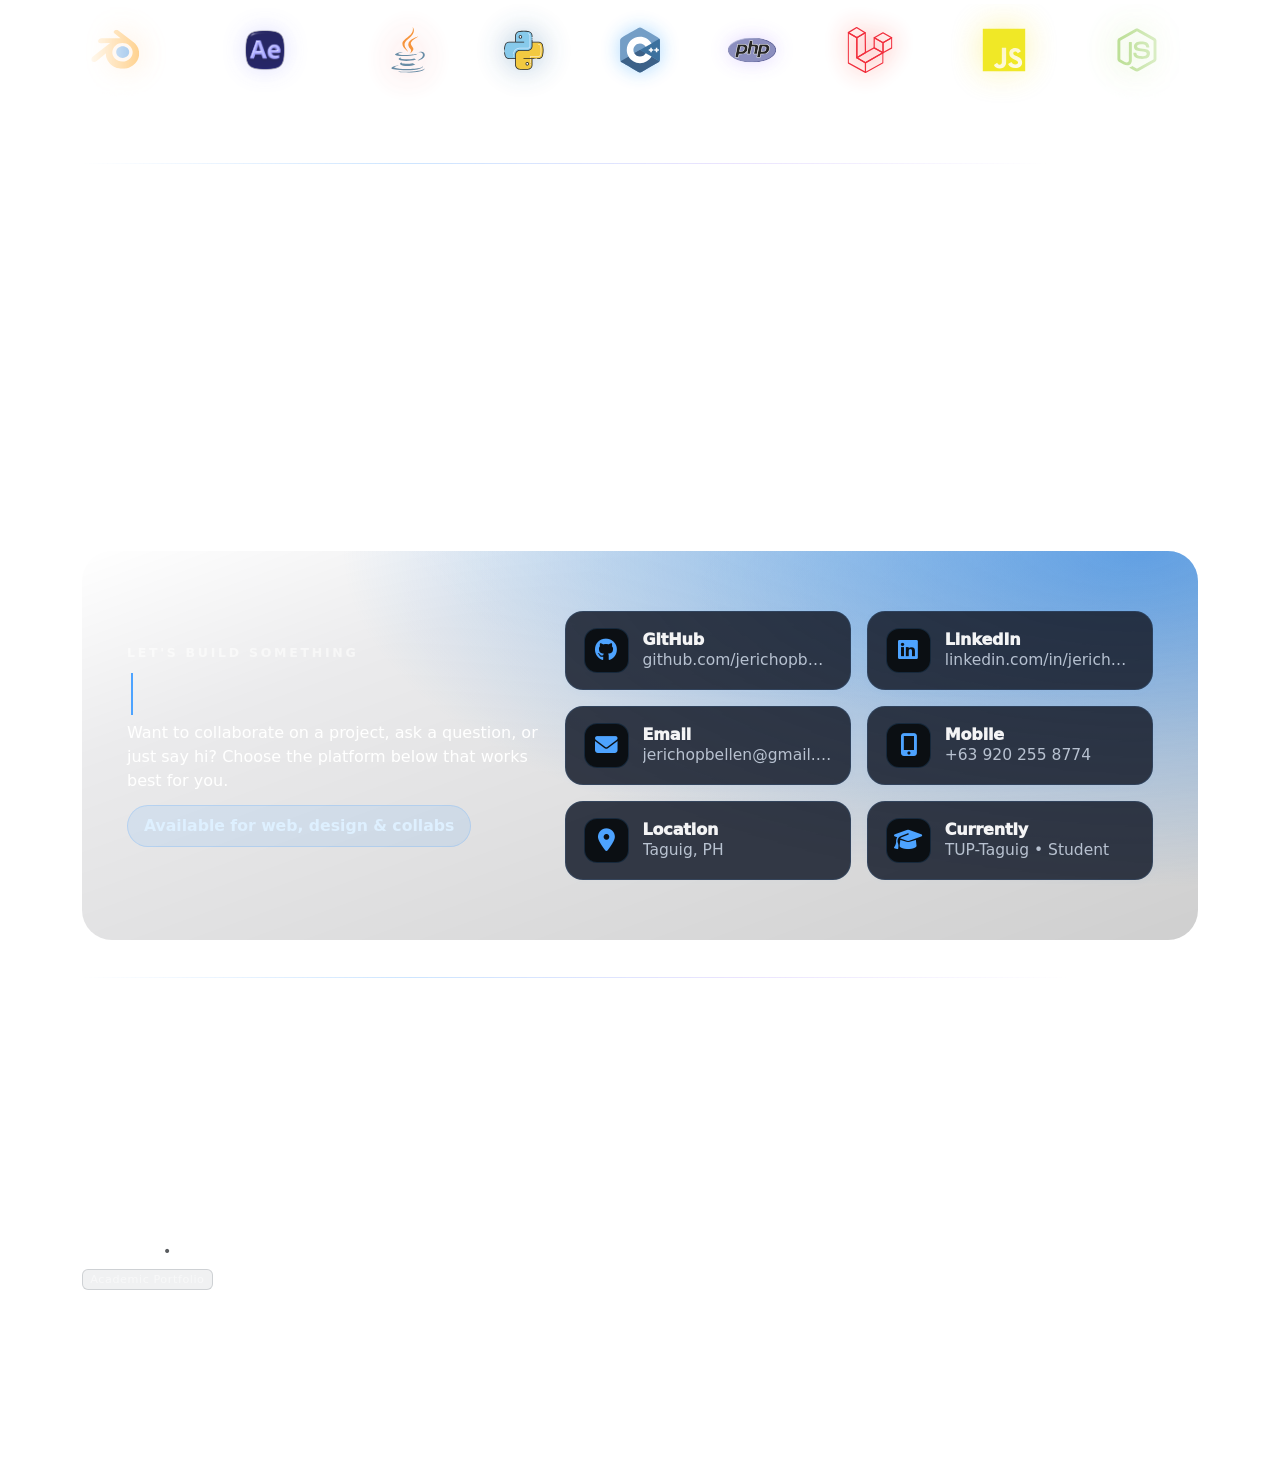
==== commit 3cfbbfb3: "remove js injected style libraries" ====
--- a/index.html
+++ b/index.html
@@ -6,9 +6,40 @@
     <title>Multimedia and Authoring</title>
     <link rel="icon" type="image/x-icon" href="favicon.svg">
     <link rel="stylesheet" href="style/main.css">
+    <link href="https://cdn.jsdelivr.net/npm/bootstrap@5.3.2/dist/css/bootstrap.min.css" rel="stylesheet">
+    <link href="https://cdnjs.cloudflare.com/ajax/libs/font-awesome/6.7.2/css/all.min.css" rel="stylesheet">
 </head>
 <body>
-    <div id="header-placeholder"></div>
+    <!-- Header / Navbar -->
+    <nav class="navbar navbar-expand-lg navbar-dark glass-nav fixed-top pt-3 pb-2">
+        <div class="container">
+            <a class="navbar-brand fw-bold d-flex align-items-center gap-2" href="index.html">
+                <span class="d-inline-flex align-items-center justify-content-center"
+                    style="width:36px;height:36px;border-radius:12px;
+                            background:rgba(77,163,255,.12);
+                            border:1px solid rgba(255,255,255,.14);">
+                    <i class="fas fa-layer-group" style="color: #4da3ff;"></i>
+                </span>
+                <span class="lh-1">
+                    <span class="d-block" style="font-weight:950; letter-spacing:-0.02em;">Multimedia &amp; Authoring</span>
+                </span>
+            </a>
+
+            <button class="navbar-toggler" type="button" data-bs-toggle="collapse" data-bs-target="#navbarNav"
+                    aria-controls="navbarNav" aria-expanded="false" aria-label="Toggle navigation">
+                <span class="navbar-toggler-icon"></span>
+            </button>
+
+            <div class="collapse navbar-collapse" id="navbarNav">
+                <ul class="navbar-nav ms-auto align-items-lg-center">
+                    <li class="nav-item px-2"><a class="nav-link" href="index.html">Home</a></li>
+                    <li class="nav-item px-2"><a class="nav-link" href="index.html#projects">Projects</a></li>
+                    <li class="nav-item px-2"><a class="nav-link" href="index.html#about">About</a></li>
+                    <li class="nav-item px-2"><a class="nav-link" href="index.html#contact">Contact</a></li>
+                </ul>
+            </div>
+        </div>
+    </nav>    
     <main>
         <!-- HERO (Centered / high-contrast) -->
         <section class="hero-video" aria-label="Hero">
@@ -364,18 +395,67 @@
             </div>
         </section>
     </main>
-    <div id="footer-placeholder"></div>
-    <script>
-        var link = document.createElement('link');
-        link.rel = 'stylesheet';
-        link.href = 'https://cdn.jsdelivr.net/npm/bootstrap@5.3.3/dist/css/bootstrap.min.css';
-        document.head.appendChild(link);
-        
-        var faLink = document.createElement('link');
-        faLink.rel = 'stylesheet';
-        faLink.href = 'https://cdnjs.cloudflare.com/ajax/libs/font-awesome/6.7.2/css/all.min.css';
-        document.head.appendChild(faLink);
-    </script>
+    <footer class="py-5 mt-5">
+        <div class="container py-2">
+            <div class="row g-4 justify-content-between">
+                
+                <!-- Column 1: Identity & Context -->
+                <div class="col-12 col-md-4 text-center text-md-start">
+                    <div class="mb-2">
+                        <span class="h6 text-white fw-bold tracking-tight mb-0">Bellen, Jericho P.</span>
+                    </div>
+                    <p class="small text-white-50 mb-1">BSIT-NS2A <span class="mx-1 text-muted">•</span> Class of 2026</p>
+                    <div class="badge bg-secondary bg-opacity-10 text-white-50 border border-secondary border-opacity-25 fw-normal px-2.5 py-1" style="font-size: 0.7rem; letter-spacing: 0.05em;">
+                        Academic Portfolio
+                    </div>
+                </div>
+
+                <!-- Column 2: Structural Navigation Links -->
+                <div class="col-12 col-sm-6 col-md-4 text-center text-md-start">
+                    <p class="small text-white text-uppercase fw-bold opacity-25 mb-3" style="letter-spacing: .15em; font-size: 0.75rem;">
+                        quick links
+                    </p>
+                    <div class="row g-2 row-cols-2 justify-content-center justify-content-md-start">
+                        <div class="col"><a href="index.html" class="text-white-50 text-decoration-none small footer-link-item">Home</a></div>
+                        <div class="col"><a href="solar-system.html" class="text-white-50 text-decoration-none small footer-link-item">3D Space</a></div>
+                        <div class="col"><a href="index.html#projects" class="text-white-50 text-decoration-none small footer-link-item">Projects</a></div>
+                        <div class="col"><a href="rotoscoping.html" class="text-white-50 text-decoration-none small footer-link-item">Rotoscoping</a></div>
+                        <div class="col"><a href="index.html#about" class="text-white-50 text-decoration-none small footer-link-item">About</a></div>
+                        <div class="col"><a href="index.html#contact" class="text-white-50 text-decoration-none small footer-link-item">Contact</a></div>
+                    </div>
+                </div>
+
+                <!-- Column 3: Connect / Social Stack -->
+                <div class="col-12 col-sm-6 col-md-3 text-center text-md-end">
+                    <p class="small text-white text-uppercase fw-bold opacity-25 mb-3" style="letter-spacing: .15em; font-size: 0.75rem;">
+                        Connect
+                    </p>
+                    <div class="d-flex justify-content-center justify-content-md-end gap-2">
+                        <a href="https://www.facebook.com/jerichopbellen/" class="text-white-50 footer-social-btn" aria-label="Facebook" target="_blank" rel="noopener">
+                            <i class="fab fa-facebook-f fa-sm"></i>
+                        </a>
+                        <a href="https://www.linkedin.com/in/jerichopbellen/" class="text-white-50 footer-social-btn" aria-label="LinkedIn" target="_blank" rel="noopener">
+                            <i class="fab fa-linkedin-in fa-sm"></i>
+                        </a>
+                        <a href="https://github.com/jerichopbellen" class="text-white-50 footer-social-btn" aria-label="GitHub" target="_blank" rel="noopener">
+                            <i class="fab fa-github fa-sm"></i>
+                        </a>
+                    </div>
+                </div>
+
+            </div>
+
+            <!-- Layout Footer Note / Copyright -->
+            <div class="row mt-5 pt-4 align-items-center" style="border-top: 1px solid rgba(255,255,255,.06);">
+                <div class="col-md-6 text-center text-md-start mb-2 mb-md-0">
+                    <p class="small text-white-50 opacity-50 mb-0" style="font-size: 0.75rem;">&copy; 2026 All Rights Reserved.</p>
+                </div>
+                <div class="col-md-6 text-center text-md-end">
+                    <p class="small text-white-50 opacity-20 mb-0" style="font-size: 0.72rem; font-style: italic;">Built for Academic Evaluation</p>
+                </div>
+            </div>
+        </div>
+    </footer>
     <script src="https://cdn.jsdelivr.net/npm/bootstrap@5.3.3/dist/js/bootstrap.bundle.min.js"></script>
     <script src="scripts/main.js"></script>
 </body>
--- a/style/main.css
+++ b/style/main.css
@@ -259,6 +259,21 @@
 @keyframes scroll-bounce {
     0%, 100% { transform: translateY(0); opacity: .95; }
     50% { transform: translateY(6px); opacity: .55; }
+}
+
+@media (max-width: 991px) {
+    .hero-video {
+        min-height: auto;
+        padding-top: 130px;
+        padding-bottom: 100px;
+    }
+    .hero-video__content .hero-subtitle {
+        margin-left: auto;
+        margin-right: auto;
+    }
+    .hero-scroll {
+        display: none; /* Hide scroll indicator if viewport height is small */
+    }
 }
 
 /* ==========================================================================
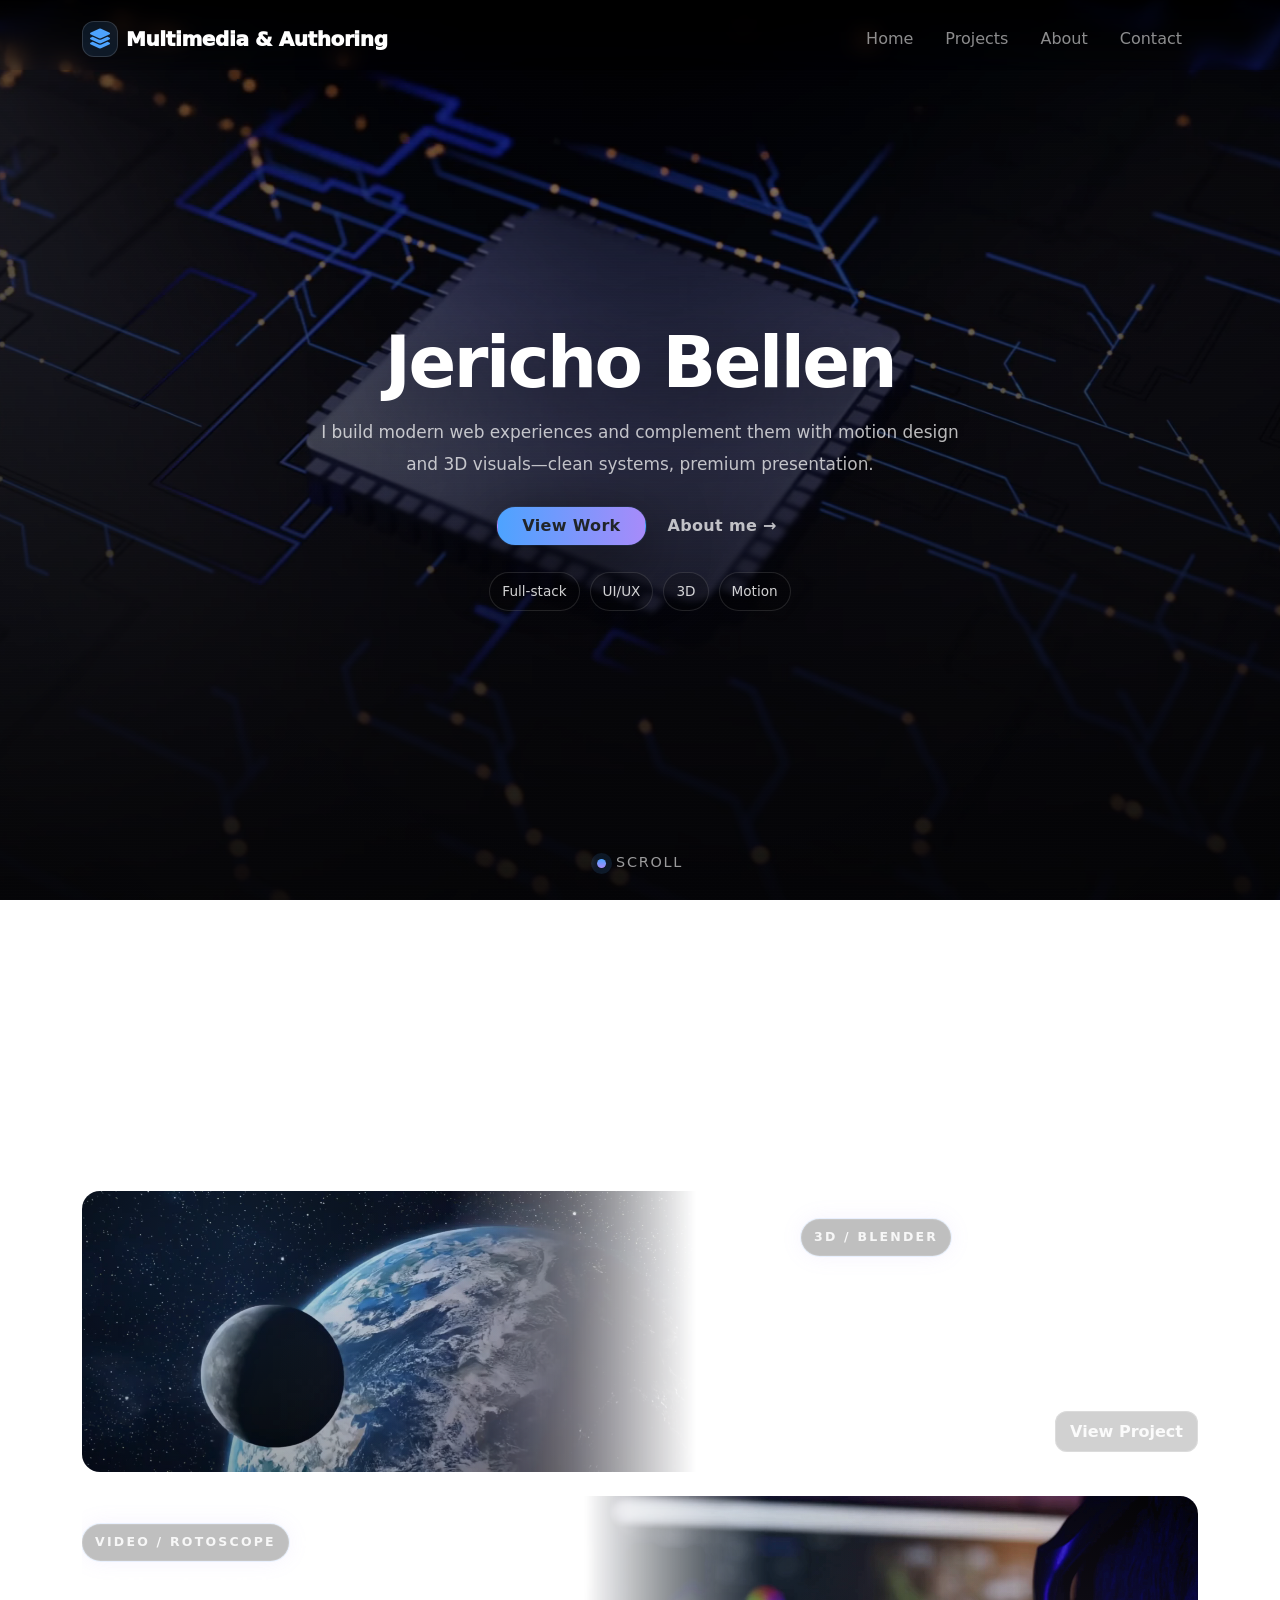
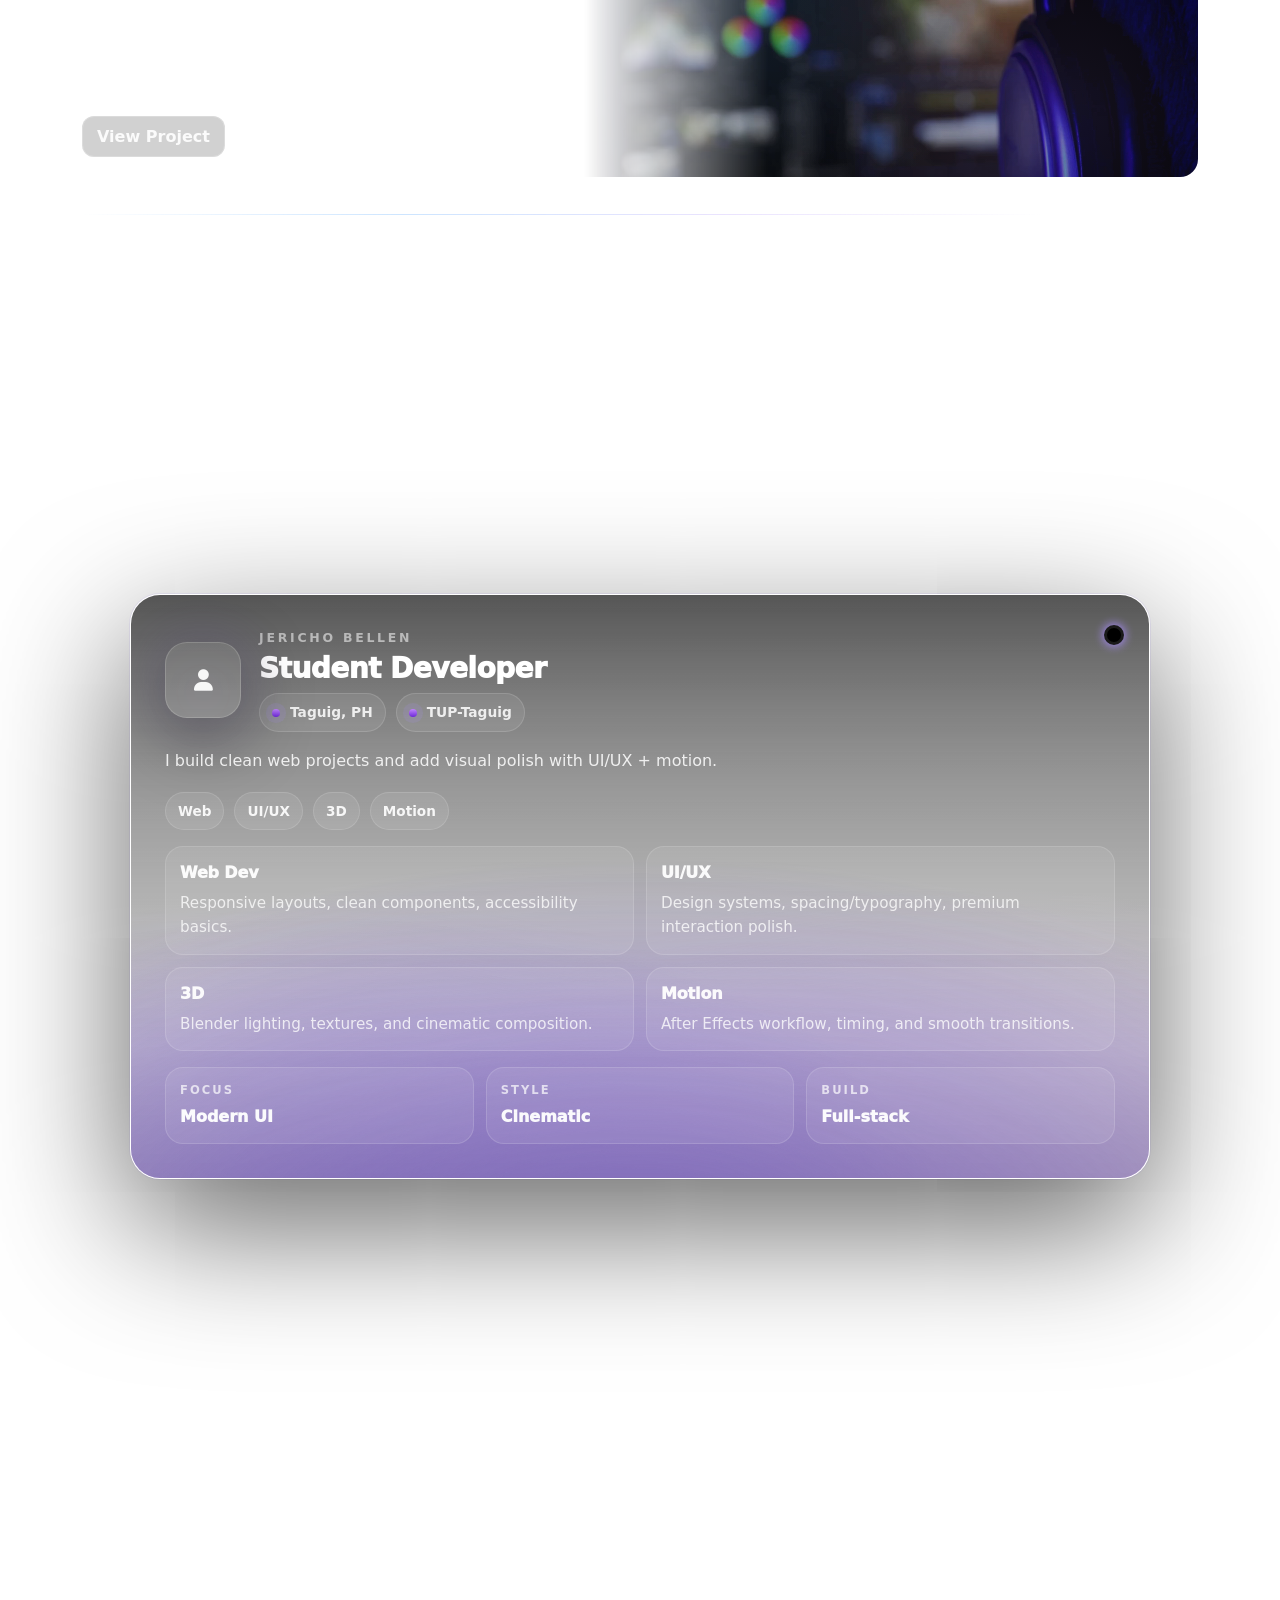
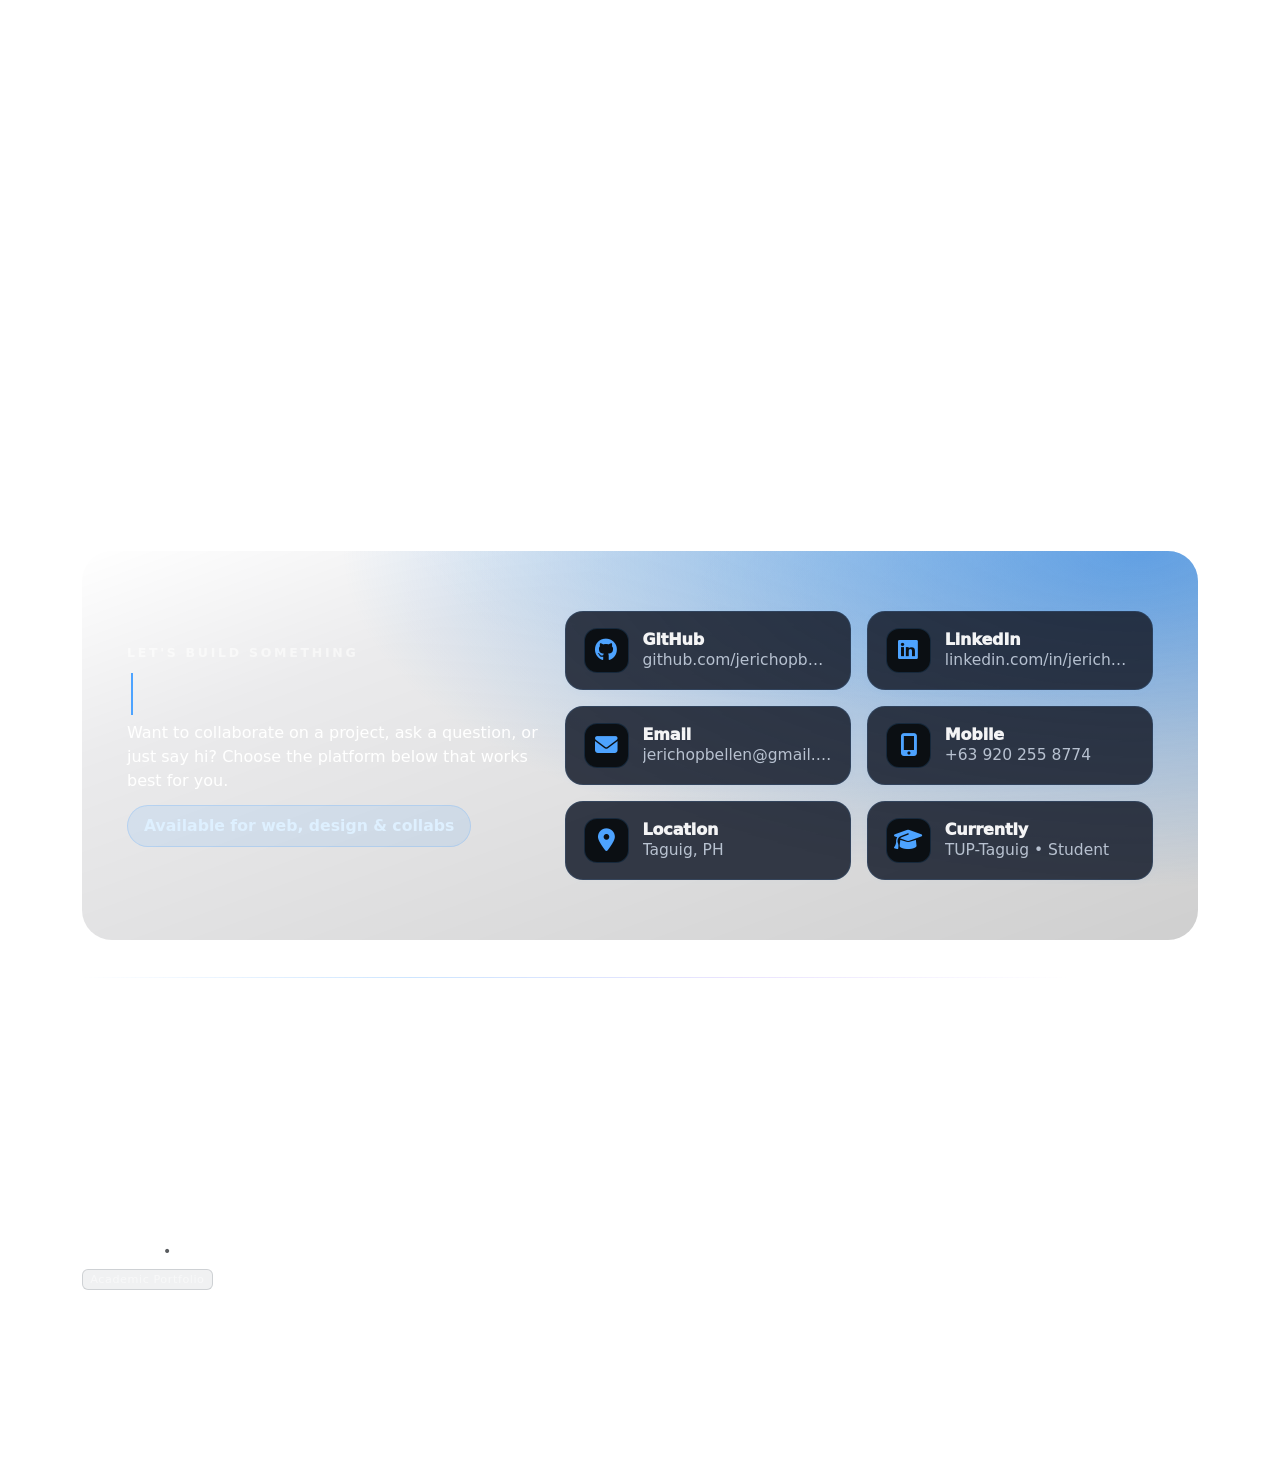
==== commit 8b5a1cad: "clean" ====
--- a/index.html
+++ b/index.html
@@ -53,24 +53,14 @@
             <div class="container hero-video__content">
                 <div class="row justify-content-center">
                     <div class="col-12 col-lg-9 col-xl-8 text-center">
-                        <div class="pill mx-auto mb-3">
-                            <span class="pill__dot" aria-hidden="true"></span>
-                            <span class="text-white-50">Student Developer</span>
-                            <span class="text-white opacity-25">•</span>
-                            <span class="text-white-50">Taguig, PH</span>
-                        </div>
-
                         <h1 class="hero-title fw-bold mb-3" style="color: white;">Jericho Bellen</h1>
-
                         <p class="hero-subtitle mb-4">
                             I build modern web experiences and complement them with motion design and 3D visuals—clean systems, premium presentation.
                         </p>
-
                         <div class="d-flex flex-column flex-sm-row align-items-center justify-content-center gap-3">
                             <a href="#projects" class="btn btn-hero px-4">View Work</a>
                             <a href="#about" class="hero-ghost-link">About me <span aria-hidden="true">→</span></a>
                         </div>
-
                         <div class="tag-row mt-4">
                             <span class="tag">Full-stack</span>
                             <span class="tag">UI/UX</span>
--- a/style/main.css
+++ b/style/main.css
@@ -138,23 +138,6 @@
     padding: 10px 6px;
 }
 .hero-ghost-link:hover { color: #fff; transform: translateX(3px); }
-
-.pill {
-    display: inline-flex;
-    align-items: center;
-    gap: 10px;
-    padding: 10px 14px;
-    border-radius: 999px;
-    background: rgba(0, 0, 0, 0.32);
-    border: 1px solid rgba(255, 255, 255, 0.14);
-    backdrop-filter: blur(10px);
-}
-.pill__dot {
-    width: 8px; height: 8px; border-radius: 999px;
-    background: linear-gradient(180deg, #4da3ff, #a78bfa);
-    box-shadow: 0 0 0 6px rgba(77, 163, 255, 0.12);
-}
-
 .tag-row { display:flex; flex-wrap:wrap; gap:10px; justify-content:center; }
 .tag {
     padding: 8px 12px;
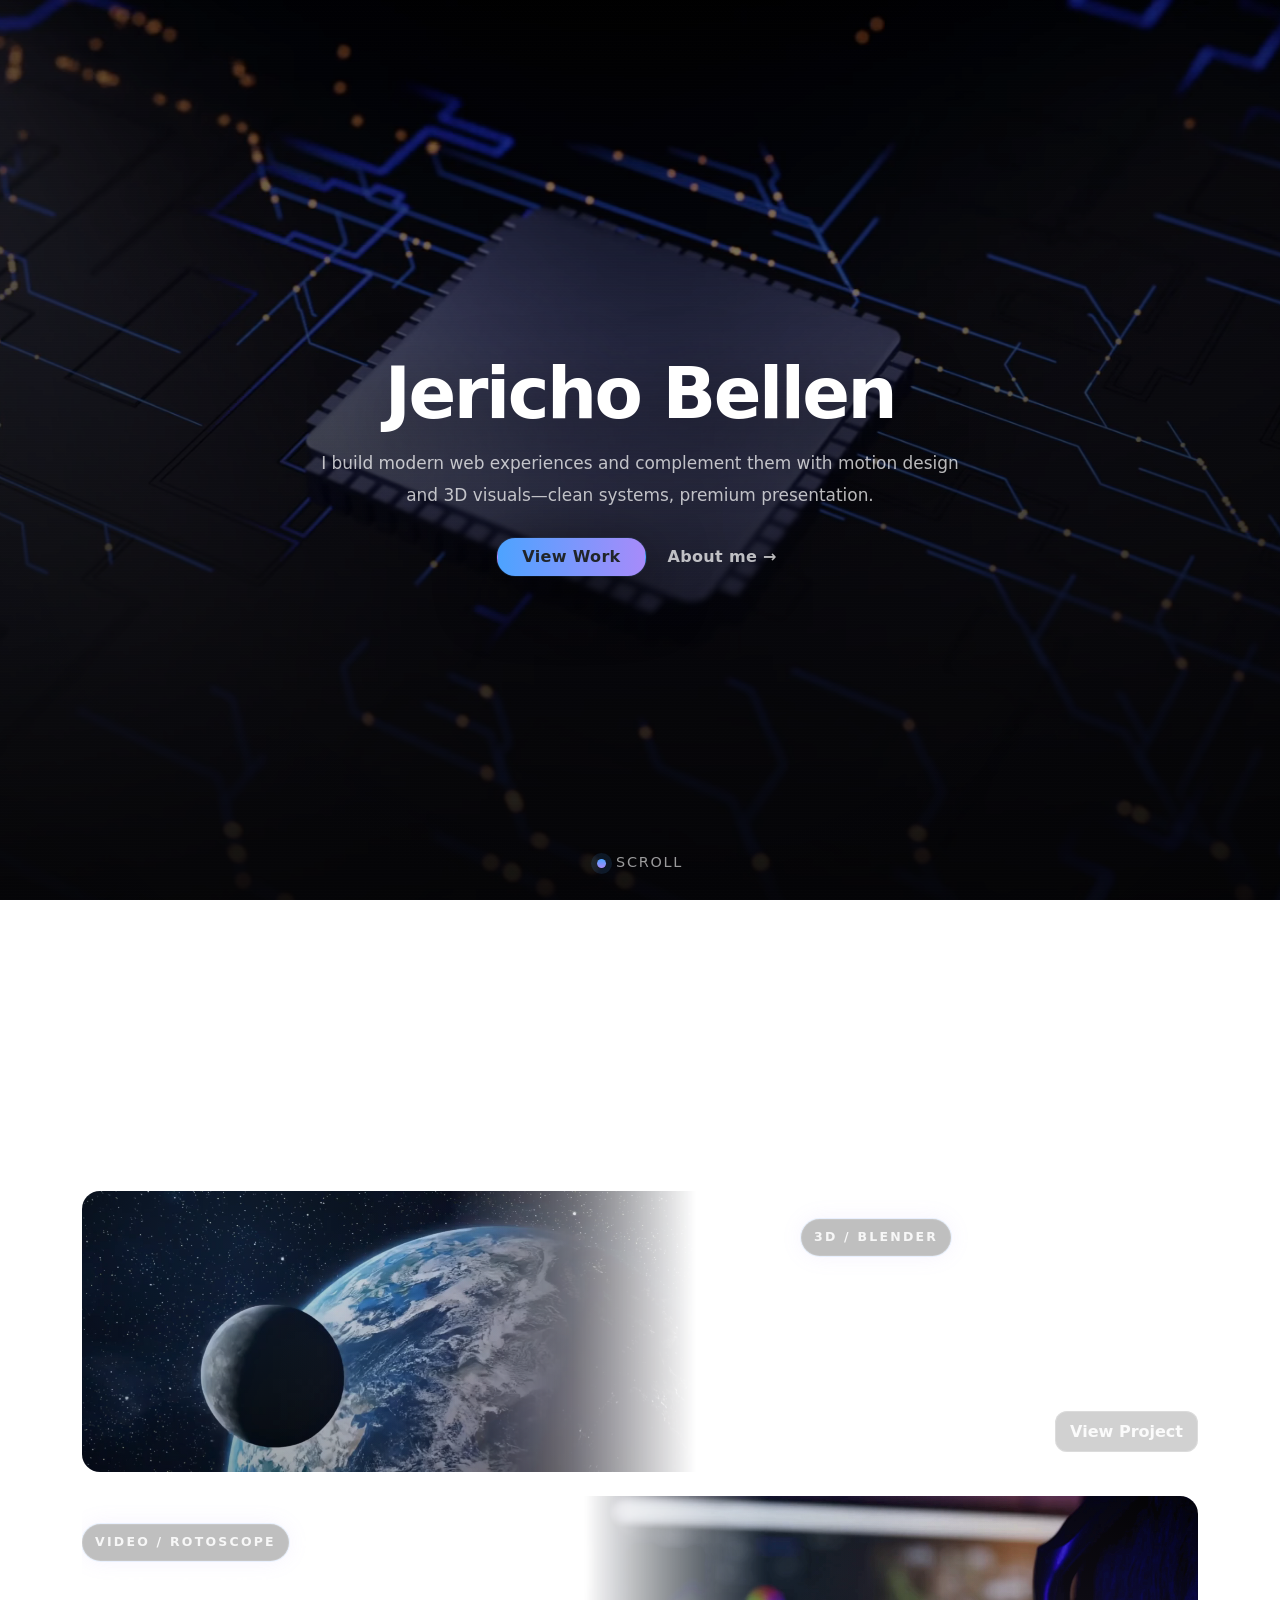
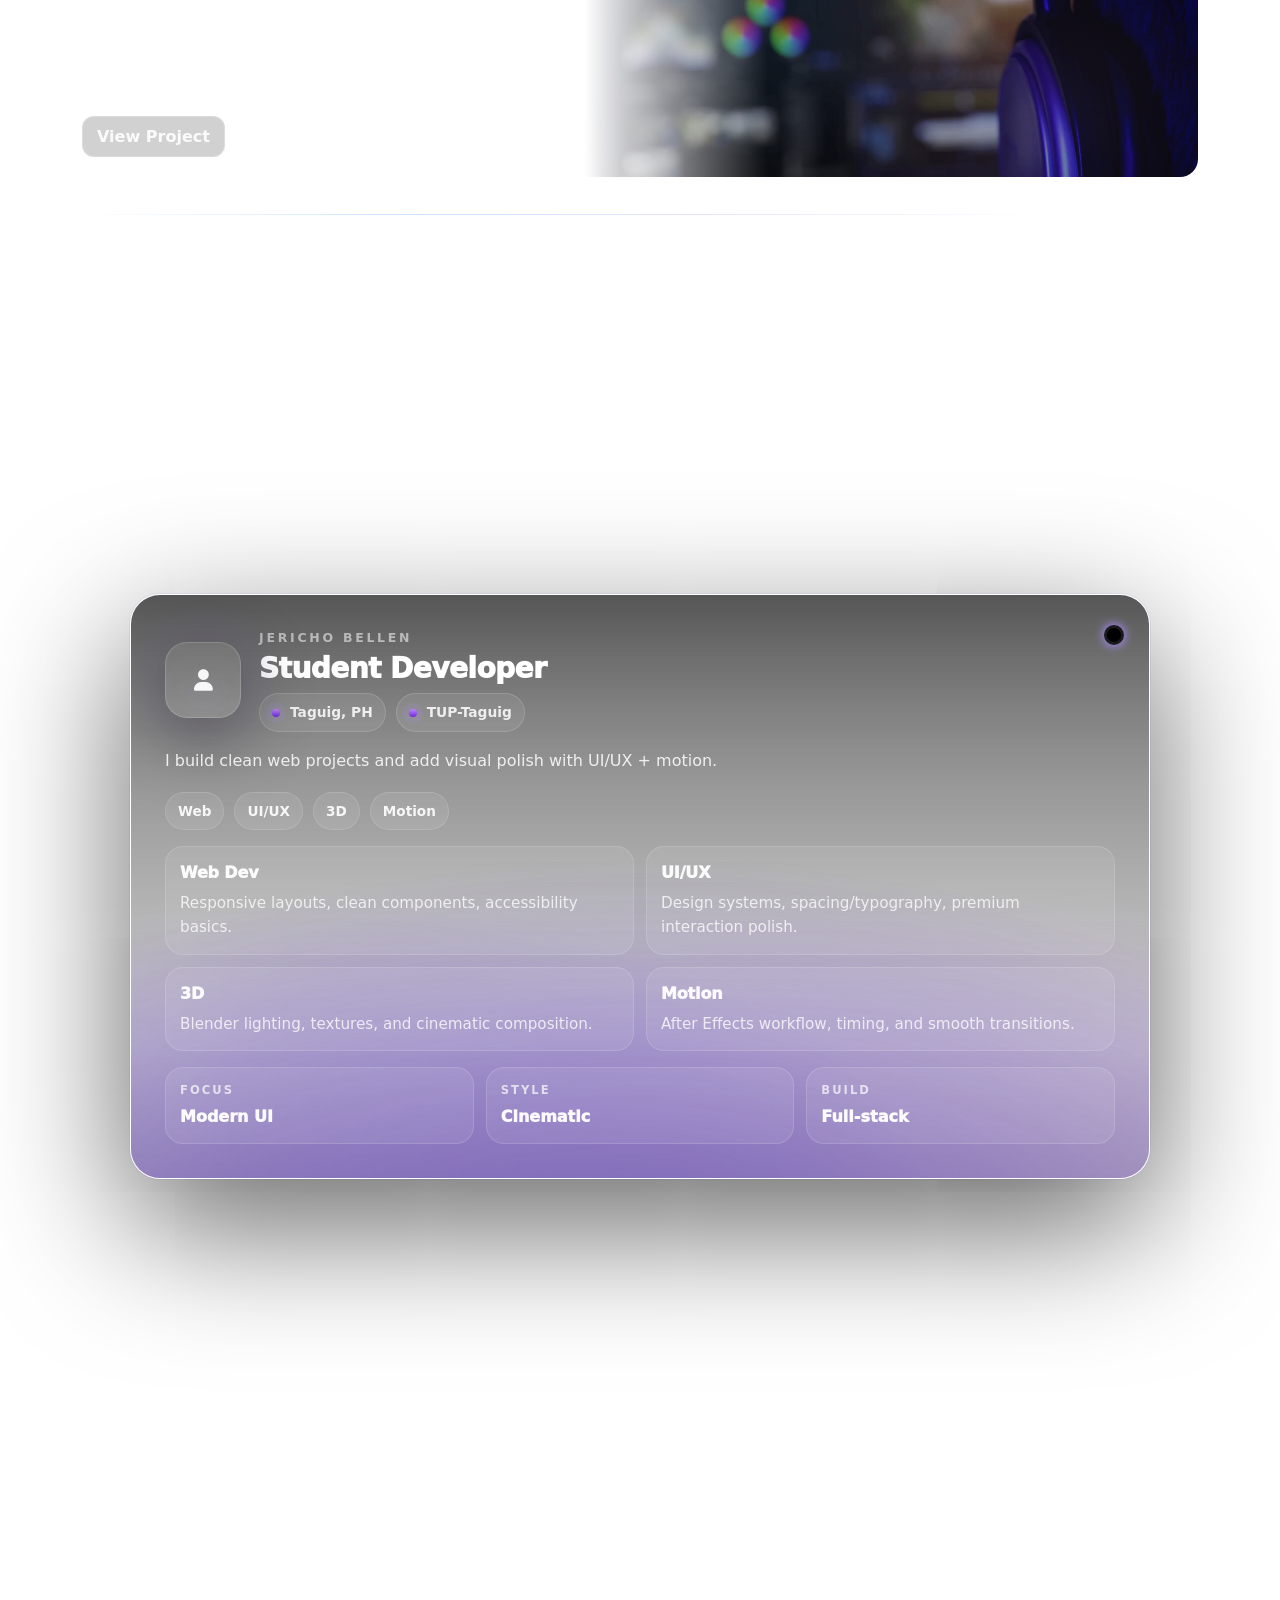
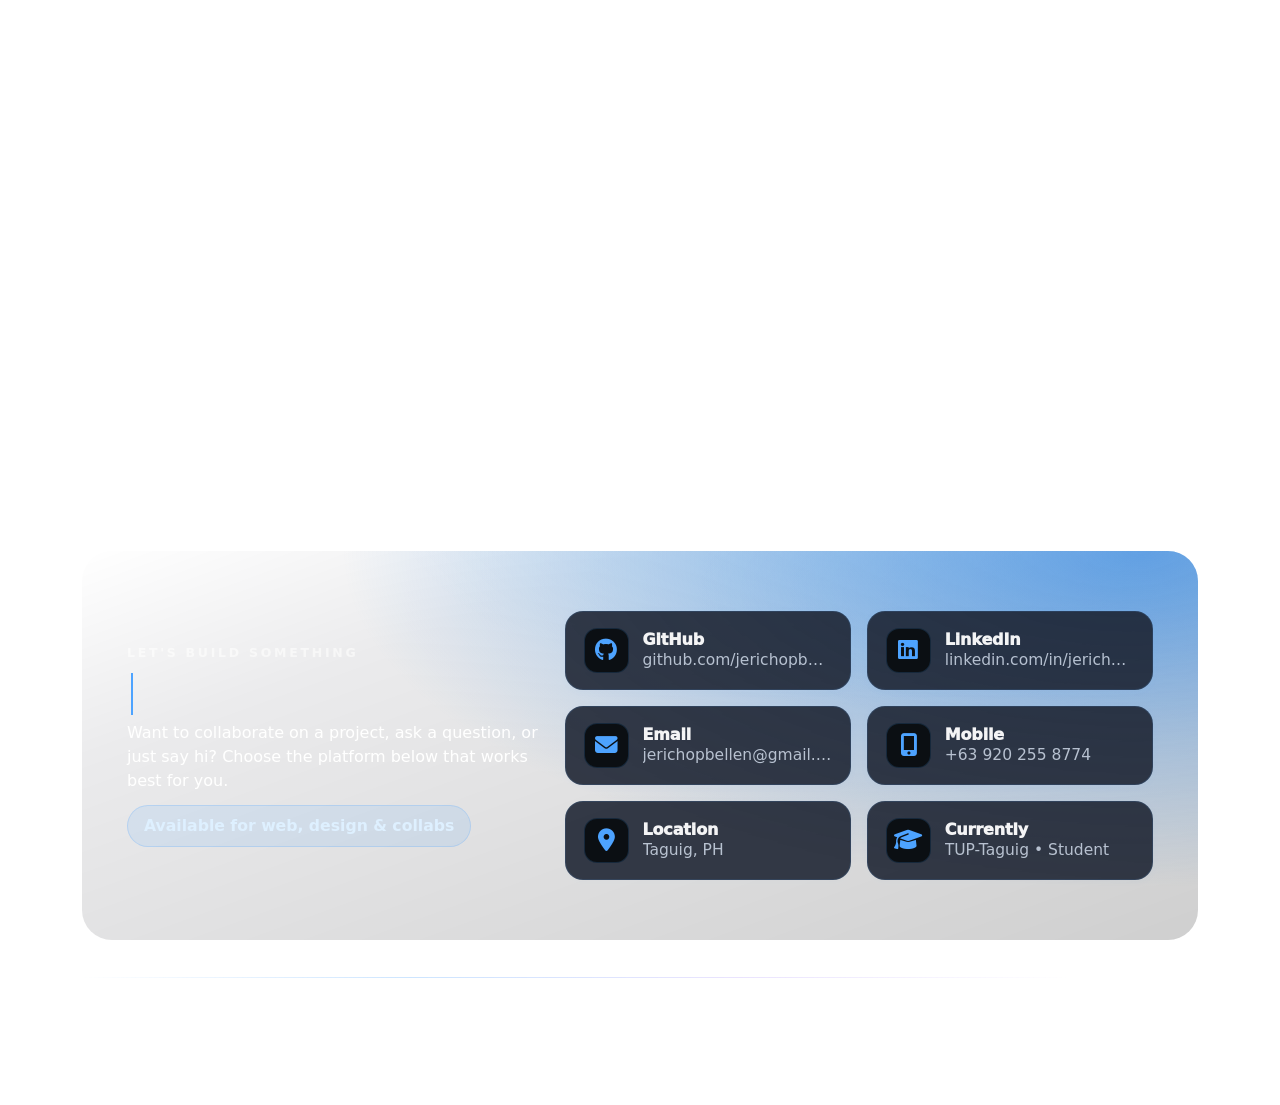
==== commit 50585f89: "clean" ====
--- a/index.html
+++ b/index.html
@@ -6,40 +6,9 @@
     <title>Multimedia and Authoring</title>
     <link rel="icon" type="image/x-icon" href="favicon.svg">
     <link rel="stylesheet" href="style/main.css">
-    <link href="https://cdn.jsdelivr.net/npm/bootstrap@5.3.2/dist/css/bootstrap.min.css" rel="stylesheet">
-    <link href="https://cdnjs.cloudflare.com/ajax/libs/font-awesome/6.7.2/css/all.min.css" rel="stylesheet">
 </head>
 <body>
-    <!-- Header / Navbar -->
-    <nav class="navbar navbar-expand-lg navbar-dark glass-nav fixed-top pt-3 pb-2">
-        <div class="container">
-            <a class="navbar-brand fw-bold d-flex align-items-center gap-2" href="index.html">
-                <span class="d-inline-flex align-items-center justify-content-center"
-                    style="width:36px;height:36px;border-radius:12px;
-                            background:rgba(77,163,255,.12);
-                            border:1px solid rgba(255,255,255,.14);">
-                    <i class="fas fa-layer-group" style="color: #4da3ff;"></i>
-                </span>
-                <span class="lh-1">
-                    <span class="d-block" style="font-weight:950; letter-spacing:-0.02em;">Multimedia &amp; Authoring</span>
-                </span>
-            </a>
-
-            <button class="navbar-toggler" type="button" data-bs-toggle="collapse" data-bs-target="#navbarNav"
-                    aria-controls="navbarNav" aria-expanded="false" aria-label="Toggle navigation">
-                <span class="navbar-toggler-icon"></span>
-            </button>
-
-            <div class="collapse navbar-collapse" id="navbarNav">
-                <ul class="navbar-nav ms-auto align-items-lg-center">
-                    <li class="nav-item px-2"><a class="nav-link" href="index.html">Home</a></li>
-                    <li class="nav-item px-2"><a class="nav-link" href="index.html#projects">Projects</a></li>
-                    <li class="nav-item px-2"><a class="nav-link" href="index.html#about">About</a></li>
-                    <li class="nav-item px-2"><a class="nav-link" href="index.html#contact">Contact</a></li>
-                </ul>
-            </div>
-        </div>
-    </nav>    
+    <div id="header-placeholder"></div>
     <main>
         <!-- HERO (Centered / high-contrast) -->
         <section class="hero-video" aria-label="Hero">
@@ -60,12 +29,6 @@
                         <div class="d-flex flex-column flex-sm-row align-items-center justify-content-center gap-3">
                             <a href="#projects" class="btn btn-hero px-4">View Work</a>
                             <a href="#about" class="hero-ghost-link">About me <span aria-hidden="true">→</span></a>
-                        </div>
-                        <div class="tag-row mt-4">
-                            <span class="tag">Full-stack</span>
-                            <span class="tag">UI/UX</span>
-                            <span class="tag">3D</span>
-                            <span class="tag">Motion</span>
                         </div>
                     </div>
                 </div>
@@ -385,67 +348,18 @@
             </div>
         </section>
     </main>
-    <footer class="py-5 mt-5">
-        <div class="container py-2">
-            <div class="row g-4 justify-content-between">
-                
-                <!-- Column 1: Identity & Context -->
-                <div class="col-12 col-md-4 text-center text-md-start">
-                    <div class="mb-2">
-                        <span class="h6 text-white fw-bold tracking-tight mb-0">Bellen, Jericho P.</span>
-                    </div>
-                    <p class="small text-white-50 mb-1">BSIT-NS2A <span class="mx-1 text-muted">•</span> Class of 2026</p>
-                    <div class="badge bg-secondary bg-opacity-10 text-white-50 border border-secondary border-opacity-25 fw-normal px-2.5 py-1" style="font-size: 0.7rem; letter-spacing: 0.05em;">
-                        Academic Portfolio
-                    </div>
-                </div>
-
-                <!-- Column 2: Structural Navigation Links -->
-                <div class="col-12 col-sm-6 col-md-4 text-center text-md-start">
-                    <p class="small text-white text-uppercase fw-bold opacity-25 mb-3" style="letter-spacing: .15em; font-size: 0.75rem;">
-                        quick links
-                    </p>
-                    <div class="row g-2 row-cols-2 justify-content-center justify-content-md-start">
-                        <div class="col"><a href="index.html" class="text-white-50 text-decoration-none small footer-link-item">Home</a></div>
-                        <div class="col"><a href="solar-system.html" class="text-white-50 text-decoration-none small footer-link-item">3D Space</a></div>
-                        <div class="col"><a href="index.html#projects" class="text-white-50 text-decoration-none small footer-link-item">Projects</a></div>
-                        <div class="col"><a href="rotoscoping.html" class="text-white-50 text-decoration-none small footer-link-item">Rotoscoping</a></div>
-                        <div class="col"><a href="index.html#about" class="text-white-50 text-decoration-none small footer-link-item">About</a></div>
-                        <div class="col"><a href="index.html#contact" class="text-white-50 text-decoration-none small footer-link-item">Contact</a></div>
-                    </div>
-                </div>
-
-                <!-- Column 3: Connect / Social Stack -->
-                <div class="col-12 col-sm-6 col-md-3 text-center text-md-end">
-                    <p class="small text-white text-uppercase fw-bold opacity-25 mb-3" style="letter-spacing: .15em; font-size: 0.75rem;">
-                        Connect
-                    </p>
-                    <div class="d-flex justify-content-center justify-content-md-end gap-2">
-                        <a href="https://www.facebook.com/jerichopbellen/" class="text-white-50 footer-social-btn" aria-label="Facebook" target="_blank" rel="noopener">
-                            <i class="fab fa-facebook-f fa-sm"></i>
-                        </a>
-                        <a href="https://www.linkedin.com/in/jerichopbellen/" class="text-white-50 footer-social-btn" aria-label="LinkedIn" target="_blank" rel="noopener">
-                            <i class="fab fa-linkedin-in fa-sm"></i>
-                        </a>
-                        <a href="https://github.com/jerichopbellen" class="text-white-50 footer-social-btn" aria-label="GitHub" target="_blank" rel="noopener">
-                            <i class="fab fa-github fa-sm"></i>
-                        </a>
-                    </div>
-                </div>
-
-            </div>
-
-            <!-- Layout Footer Note / Copyright -->
-            <div class="row mt-5 pt-4 align-items-center" style="border-top: 1px solid rgba(255,255,255,.06);">
-                <div class="col-md-6 text-center text-md-start mb-2 mb-md-0">
-                    <p class="small text-white-50 opacity-50 mb-0" style="font-size: 0.75rem;">&copy; 2026 All Rights Reserved.</p>
-                </div>
-                <div class="col-md-6 text-center text-md-end">
-                    <p class="small text-white-50 opacity-20 mb-0" style="font-size: 0.72rem; font-style: italic;">Built for Academic Evaluation</p>
-                </div>
-            </div>
-        </div>
-    </footer>
+    <div id="footer-placeholder"></div>
+    <script>
+        var link = document.createElement('link');
+        link.rel = 'stylesheet';
+        link.href = 'https://cdn.jsdelivr.net/npm/bootstrap@5.3.3/dist/css/bootstrap.min.css';
+        document.head.appendChild(link);
+        
+        var faLink = document.createElement('link');
+        faLink.rel = 'stylesheet';
+        faLink.href = 'https://cdnjs.cloudflare.com/ajax/libs/font-awesome/6.7.2/css/all.min.css';
+        document.head.appendChild(faLink);
+    </script>
     <script src="https://cdn.jsdelivr.net/npm/bootstrap@5.3.3/dist/js/bootstrap.bundle.min.js"></script>
     <script src="scripts/main.js"></script>
 </body>
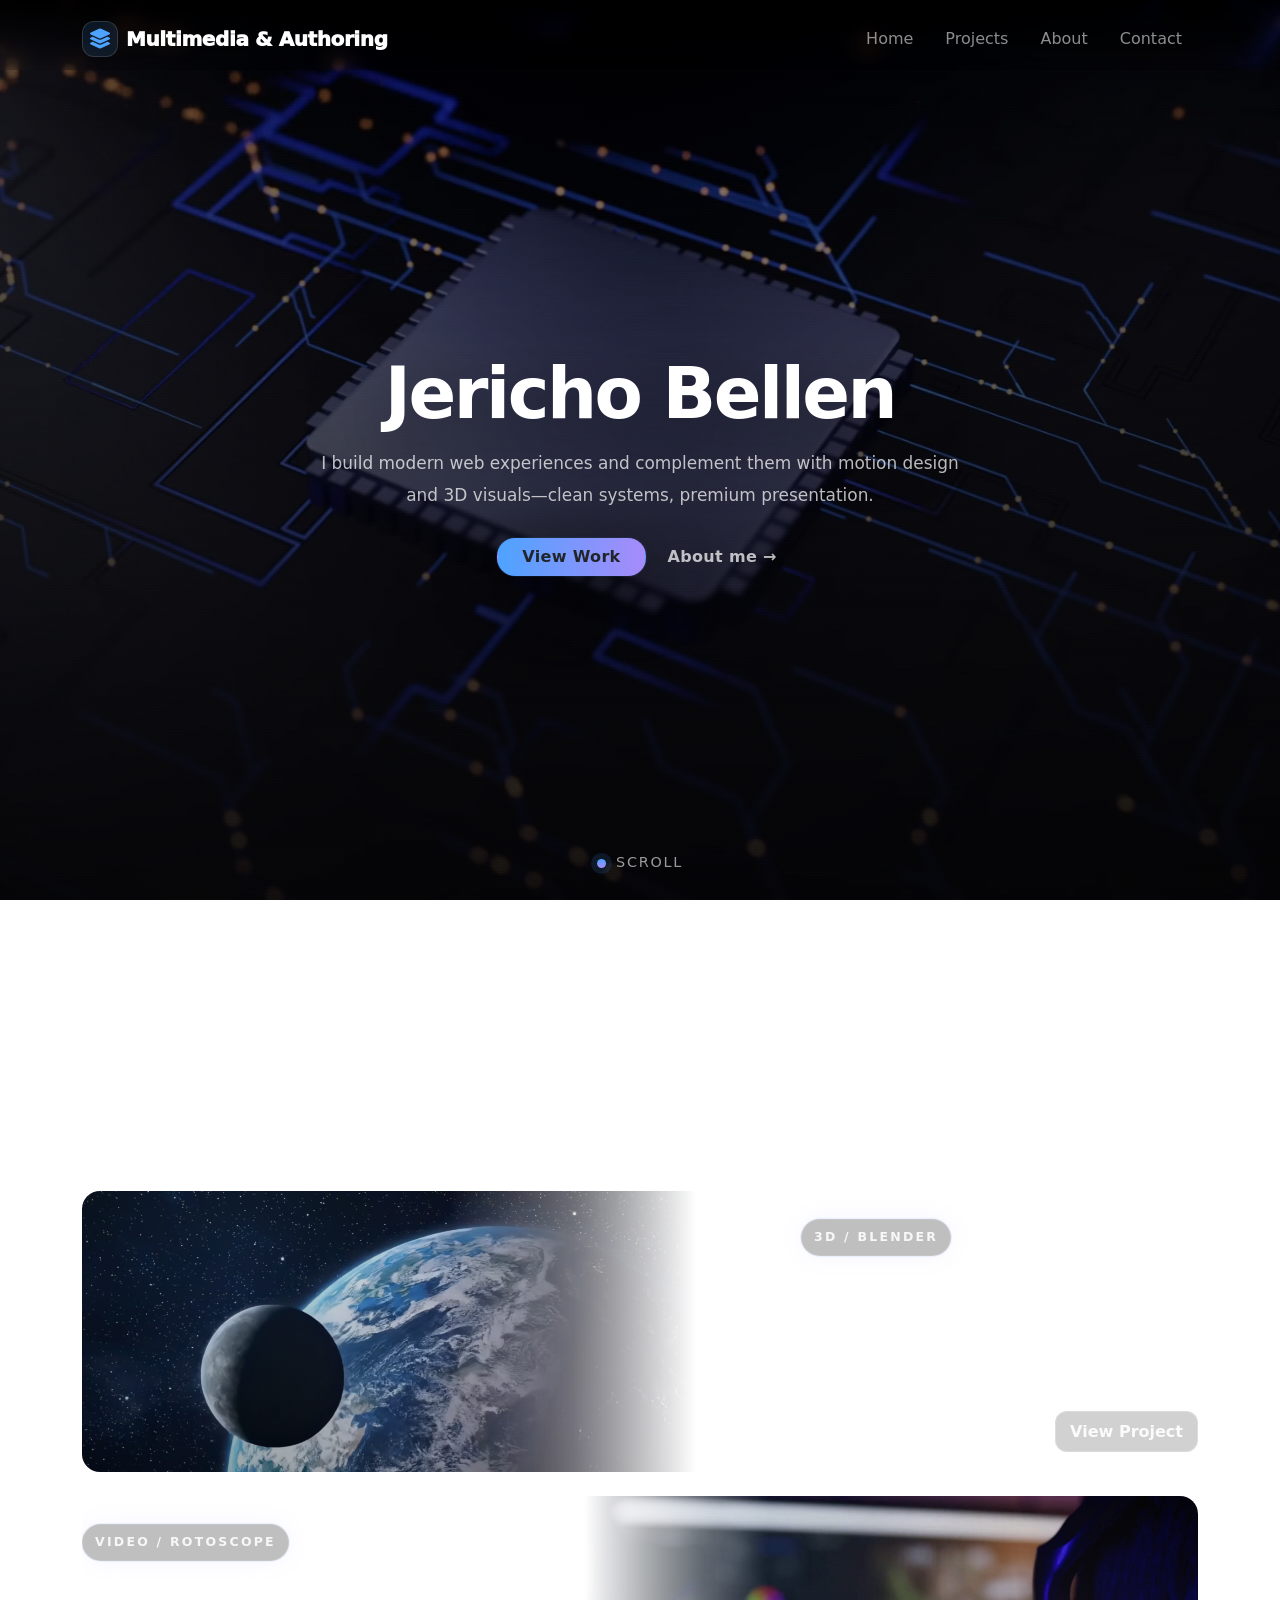
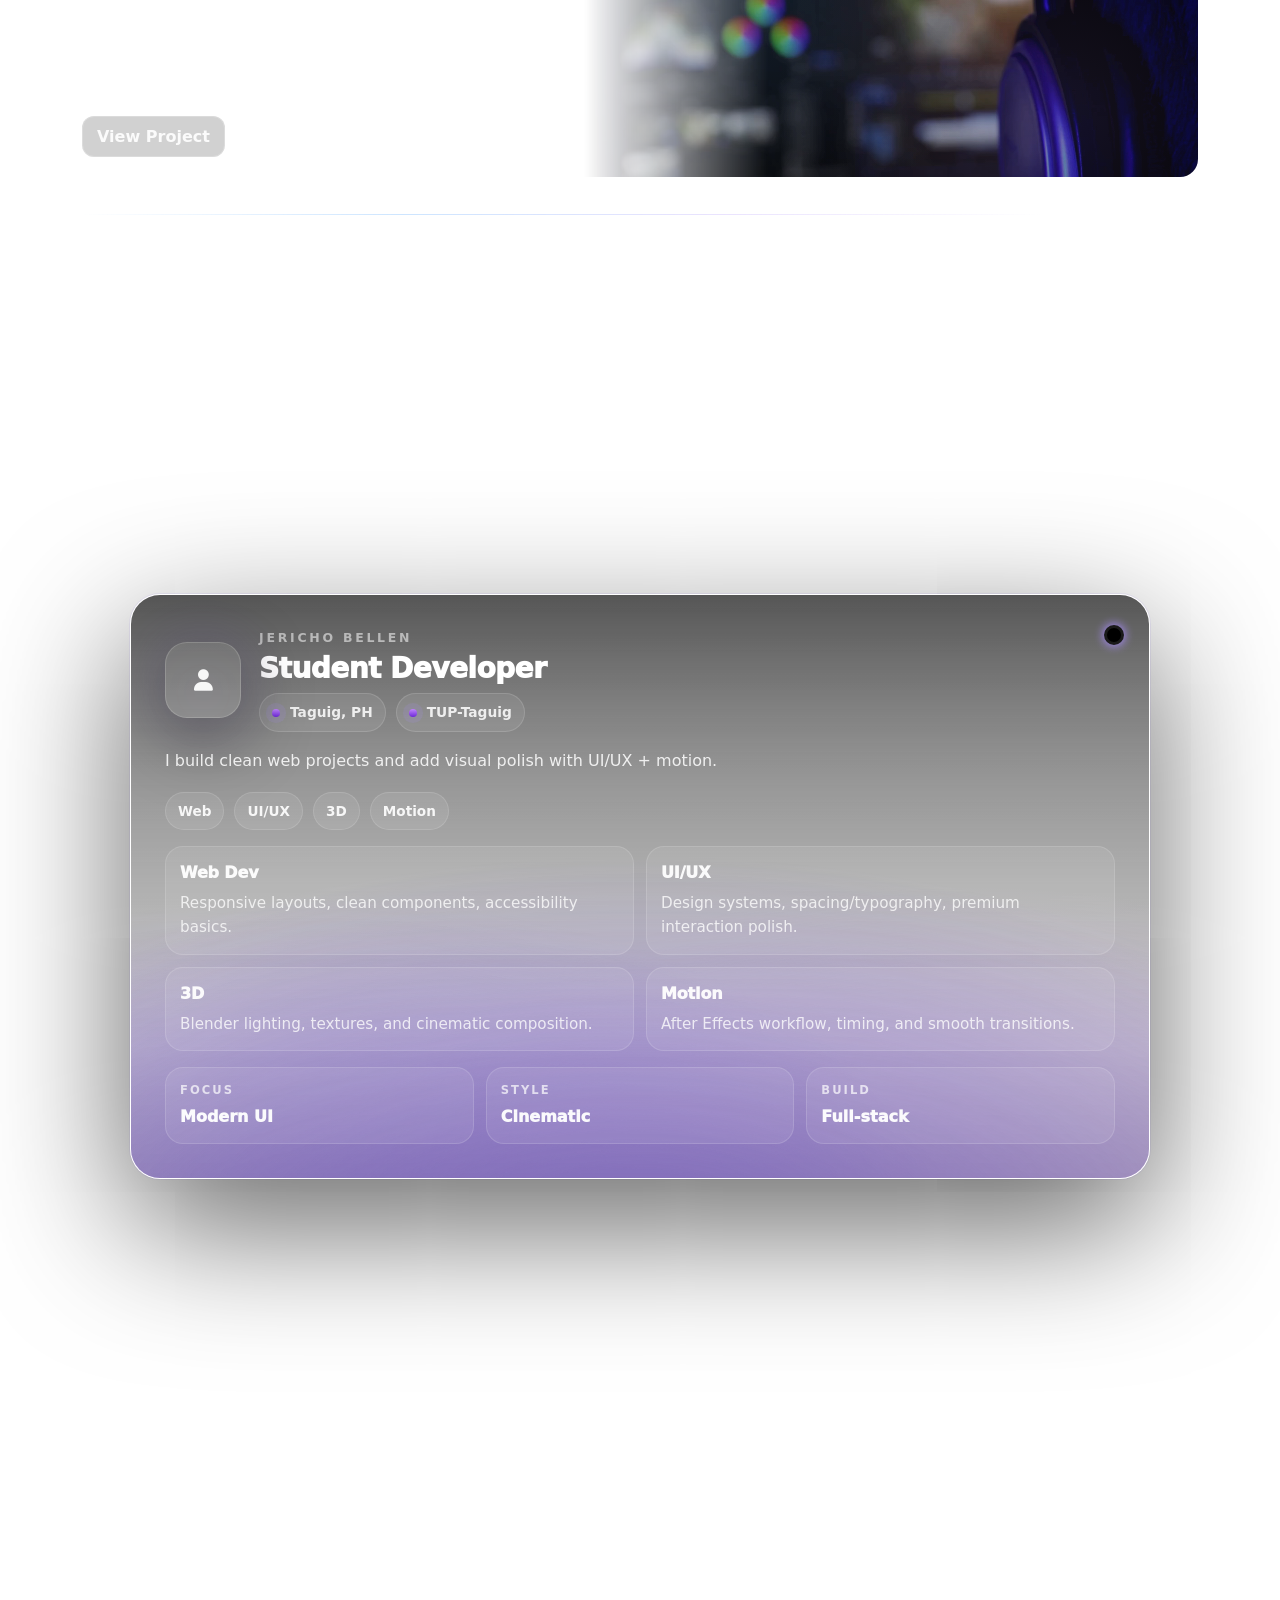
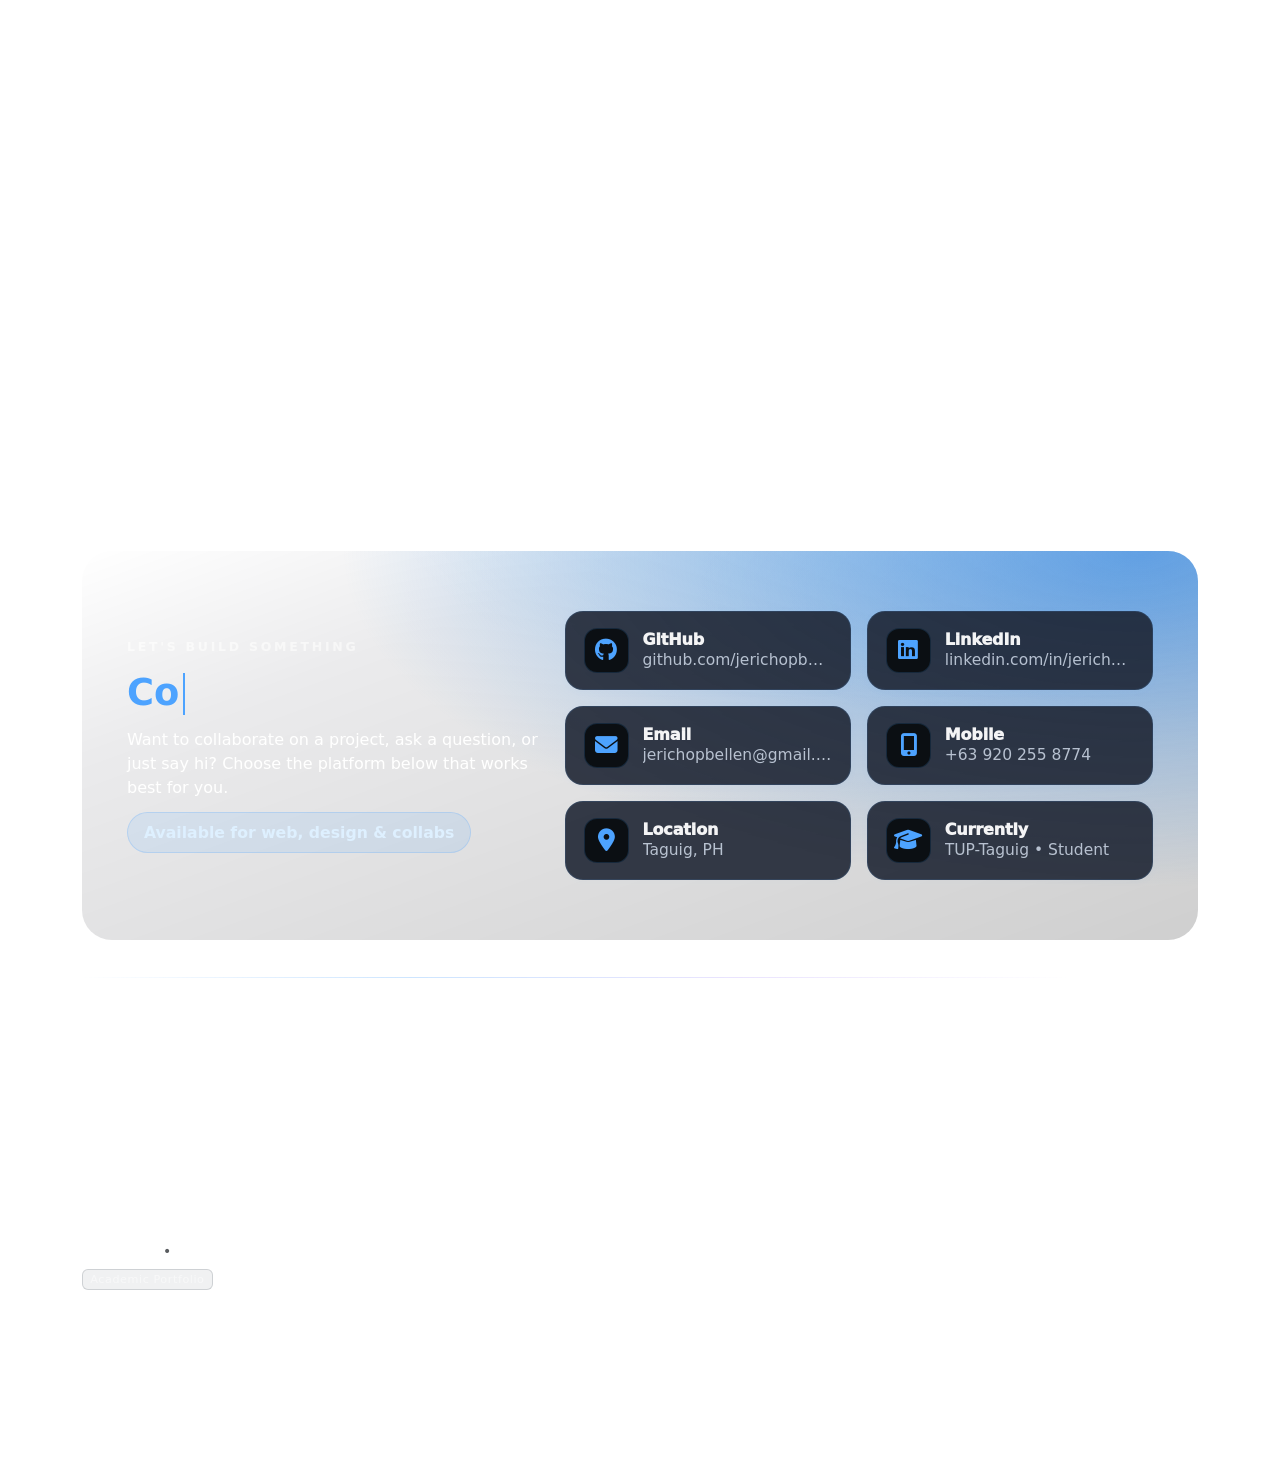
==== commit 0da6bd7b: "cleaner" ====
--- a/index.html
+++ b/index.html
@@ -6,9 +6,40 @@
     <title>Multimedia and Authoring</title>
     <link rel="icon" type="image/x-icon" href="favicon.svg">
     <link rel="stylesheet" href="style/main.css">
+    <link href="https://cdn.jsdelivr.net/npm/bootstrap@5.3.2/dist/css/bootstrap.min.css" rel="stylesheet">
+    <link href="https://cdnjs.cloudflare.com/ajax/libs/font-awesome/6.7.2/css/all.min.css" rel="stylesheet">
 </head>
 <body>
-    <div id="header-placeholder"></div>
+    <!-- Header / Navbar -->
+    <nav class="navbar navbar-expand-lg navbar-dark glass-nav fixed-top pt-3 pb-2">
+        <div class="container">
+            <a class="navbar-brand fw-bold d-flex align-items-center gap-2" href="index.html">
+                <span class="d-inline-flex align-items-center justify-content-center"
+                    style="width:36px;height:36px;border-radius:12px;
+                            background:rgba(77,163,255,.12);
+                            border:1px solid rgba(255,255,255,.14);">
+                    <i class="fas fa-layer-group" style="color: #4da3ff;"></i>
+                </span>
+                <span class="lh-1">
+                    <span class="d-block" style="font-weight:950; letter-spacing:-0.02em;">Multimedia &amp; Authoring</span>
+                </span>
+            </a>
+
+            <button class="navbar-toggler" type="button" data-bs-toggle="collapse" data-bs-target="#navbarNav"
+                    aria-controls="navbarNav" aria-expanded="false" aria-label="Toggle navigation">
+                <span class="navbar-toggler-icon"></span>
+            </button>
+
+            <div class="collapse navbar-collapse" id="navbarNav">
+                <ul class="navbar-nav ms-auto align-items-lg-center">
+                    <li class="nav-item px-2"><a class="nav-link" href="index.html">Home</a></li>
+                    <li class="nav-item px-2"><a class="nav-link" href="index.html#projects">Projects</a></li>
+                    <li class="nav-item px-2"><a class="nav-link" href="index.html#about">About</a></li>
+                    <li class="nav-item px-2"><a class="nav-link" href="index.html#contact">Contact</a></li>
+                </ul>
+            </div>
+        </div>
+    </nav>    
     <main>
         <!-- HERO (Centered / high-contrast) -->
         <section class="hero-video" aria-label="Hero">
@@ -348,18 +379,67 @@
             </div>
         </section>
     </main>
-    <div id="footer-placeholder"></div>
-    <script>
-        var link = document.createElement('link');
-        link.rel = 'stylesheet';
-        link.href = 'https://cdn.jsdelivr.net/npm/bootstrap@5.3.3/dist/css/bootstrap.min.css';
-        document.head.appendChild(link);
-        
-        var faLink = document.createElement('link');
-        faLink.rel = 'stylesheet';
-        faLink.href = 'https://cdnjs.cloudflare.com/ajax/libs/font-awesome/6.7.2/css/all.min.css';
-        document.head.appendChild(faLink);
-    </script>
+    <footer class="py-5 mt-5">
+        <div class="container py-2">
+            <div class="row g-4 justify-content-between">
+                
+                <!-- Column 1: Identity & Context -->
+                <div class="col-12 col-md-4 text-center text-md-start">
+                    <div class="mb-2">
+                        <span class="h6 text-white fw-bold tracking-tight mb-0">Bellen, Jericho P.</span>
+                    </div>
+                    <p class="small text-white-50 mb-1">BSIT-NS2A <span class="mx-1 text-muted">•</span> Class of 2026</p>
+                    <div class="badge bg-secondary bg-opacity-10 text-white-50 border border-secondary border-opacity-25 fw-normal px-2.5 py-1" style="font-size: 0.7rem; letter-spacing: 0.05em;">
+                        Academic Portfolio
+                    </div>
+                </div>
+
+                <!-- Column 2: Structural Navigation Links -->
+                <div class="col-12 col-sm-6 col-md-4 text-center text-md-start">
+                    <p class="small text-white text-uppercase fw-bold opacity-25 mb-3" style="letter-spacing: .15em; font-size: 0.75rem;">
+                        quick links
+                    </p>
+                    <div class="row g-2 row-cols-2 justify-content-center justify-content-md-start">
+                        <div class="col"><a href="index.html" class="text-white-50 text-decoration-none small footer-link-item">Home</a></div>
+                        <div class="col"><a href="solar-system.html" class="text-white-50 text-decoration-none small footer-link-item">3D Space</a></div>
+                        <div class="col"><a href="index.html#projects" class="text-white-50 text-decoration-none small footer-link-item">Projects</a></div>
+                        <div class="col"><a href="rotoscoping.html" class="text-white-50 text-decoration-none small footer-link-item">Rotoscoping</a></div>
+                        <div class="col"><a href="index.html#about" class="text-white-50 text-decoration-none small footer-link-item">About</a></div>
+                        <div class="col"><a href="index.html#contact" class="text-white-50 text-decoration-none small footer-link-item">Contact</a></div>
+                    </div>
+                </div>
+
+                <!-- Column 3: Connect / Social Stack -->
+                <div class="col-12 col-sm-6 col-md-3 text-center text-md-end">
+                    <p class="small text-white text-uppercase fw-bold opacity-25 mb-3" style="letter-spacing: .15em; font-size: 0.75rem;">
+                        Connect
+                    </p>
+                    <div class="d-flex justify-content-center justify-content-md-end gap-2">
+                        <a href="https://www.facebook.com/jerichopbellen/" class="text-white-50 footer-social-btn" aria-label="Facebook" target="_blank" rel="noopener">
+                            <i class="fab fa-facebook-f fa-sm"></i>
+                        </a>
+                        <a href="https://www.linkedin.com/in/jerichopbellen/" class="text-white-50 footer-social-btn" aria-label="LinkedIn" target="_blank" rel="noopener">
+                            <i class="fab fa-linkedin-in fa-sm"></i>
+                        </a>
+                        <a href="https://github.com/jerichopbellen" class="text-white-50 footer-social-btn" aria-label="GitHub" target="_blank" rel="noopener">
+                            <i class="fab fa-github fa-sm"></i>
+                        </a>
+                    </div>
+                </div>
+
+            </div>
+
+            <!-- Layout Footer Note / Copyright -->
+            <div class="row mt-5 pt-4 align-items-center" style="border-top: 1px solid rgba(255,255,255,.06);">
+                <div class="col-md-6 text-center text-md-start mb-2 mb-md-0">
+                    <p class="small text-white-50 opacity-50 mb-0" style="font-size: 0.75rem;">&copy; 2026 All Rights Reserved.</p>
+                </div>
+                <div class="col-md-6 text-center text-md-end">
+                    <p class="small text-white-50 opacity-20 mb-0" style="font-size: 0.72rem; font-style: italic;">Built for Academic Evaluation</p>
+                </div>
+            </div>
+        </div>
+    </footer>
     <script src="https://cdn.jsdelivr.net/npm/bootstrap@5.3.3/dist/js/bootstrap.bundle.min.js"></script>
     <script src="scripts/main.js"></script>
 </body>
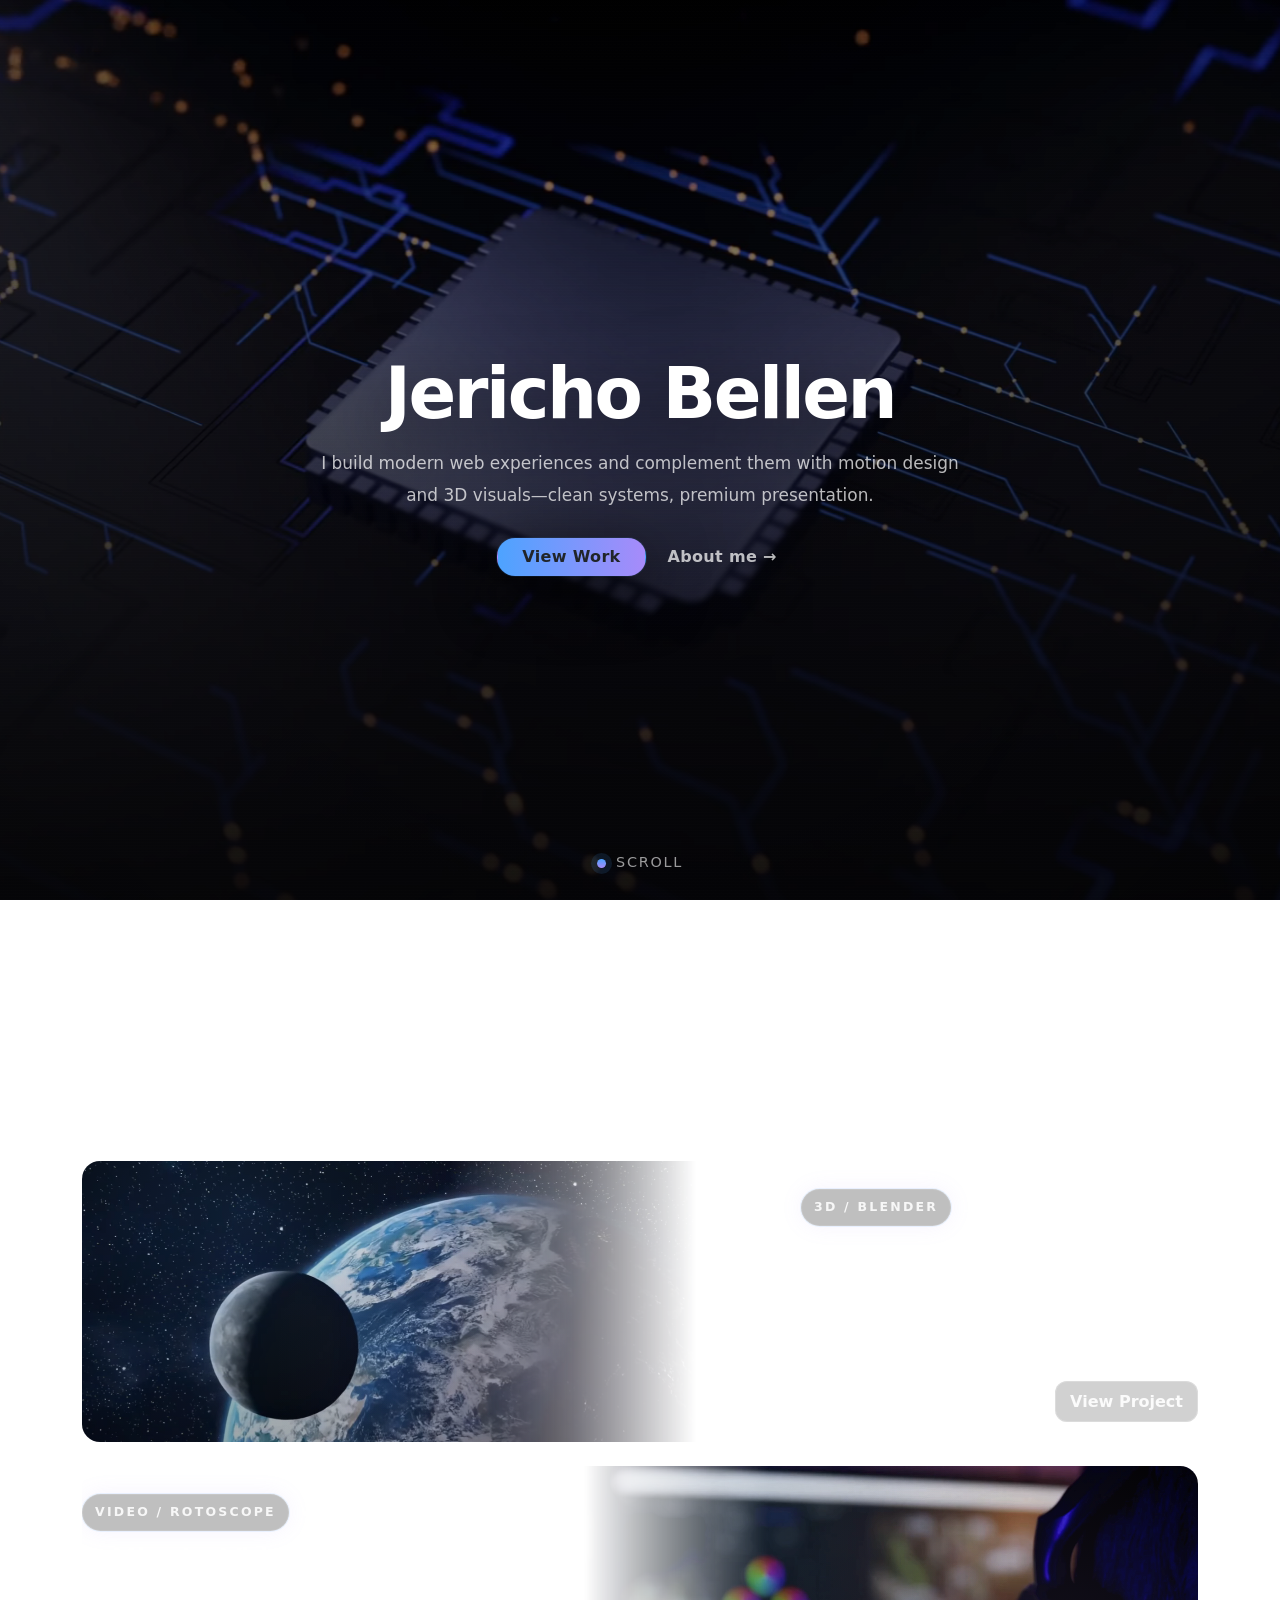
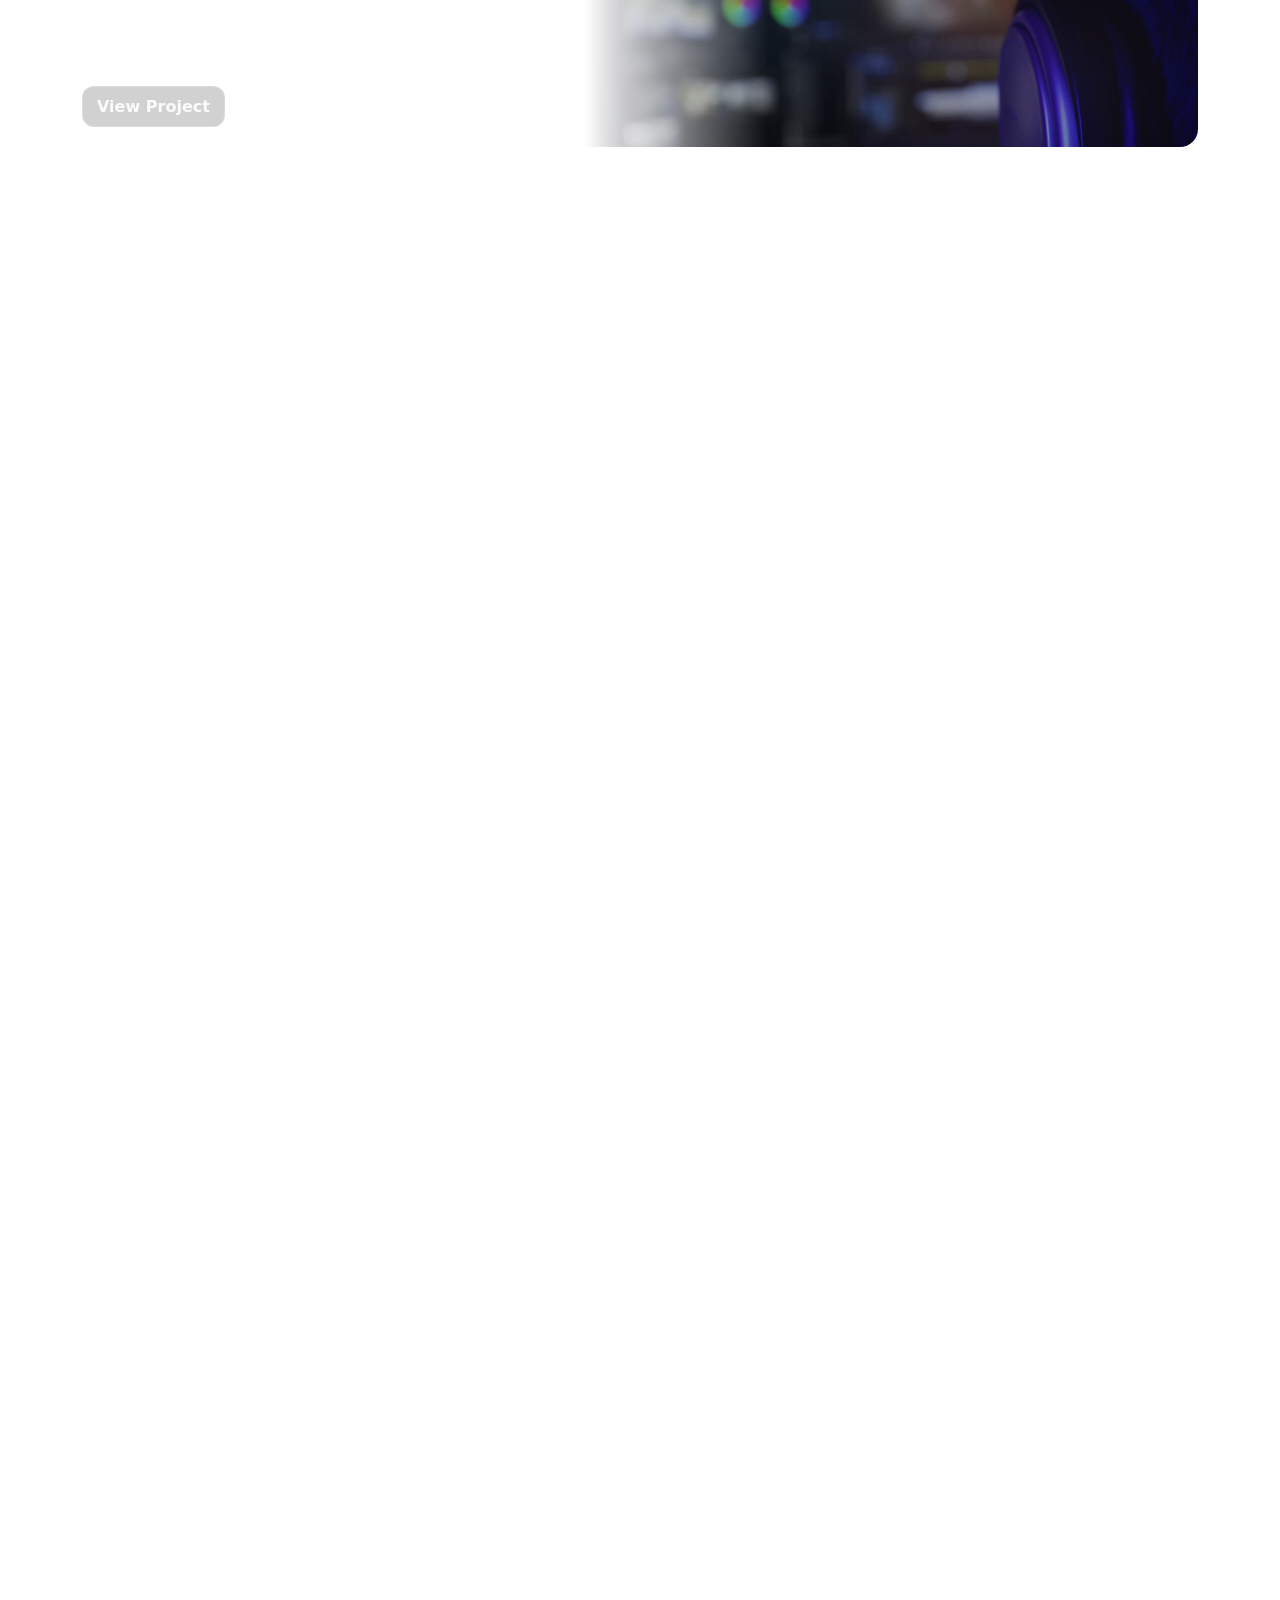
==== commit 871a1c46: "idk" ====
--- a/index.html
+++ b/index.html
@@ -6,40 +6,9 @@
     <title>Multimedia and Authoring</title>
     <link rel="icon" type="image/x-icon" href="favicon.svg">
     <link rel="stylesheet" href="style/main.css">
-    <link href="https://cdn.jsdelivr.net/npm/bootstrap@5.3.2/dist/css/bootstrap.min.css" rel="stylesheet">
-    <link href="https://cdnjs.cloudflare.com/ajax/libs/font-awesome/6.7.2/css/all.min.css" rel="stylesheet">
 </head>
 <body>
-    <!-- Header / Navbar -->
-    <nav class="navbar navbar-expand-lg navbar-dark glass-nav fixed-top pt-3 pb-2">
-        <div class="container">
-            <a class="navbar-brand fw-bold d-flex align-items-center gap-2" href="index.html">
-                <span class="d-inline-flex align-items-center justify-content-center"
-                    style="width:36px;height:36px;border-radius:12px;
-                            background:rgba(77,163,255,.12);
-                            border:1px solid rgba(255,255,255,.14);">
-                    <i class="fas fa-layer-group" style="color: #4da3ff;"></i>
-                </span>
-                <span class="lh-1">
-                    <span class="d-block" style="font-weight:950; letter-spacing:-0.02em;">Multimedia &amp; Authoring</span>
-                </span>
-            </a>
-
-            <button class="navbar-toggler" type="button" data-bs-toggle="collapse" data-bs-target="#navbarNav"
-                    aria-controls="navbarNav" aria-expanded="false" aria-label="Toggle navigation">
-                <span class="navbar-toggler-icon"></span>
-            </button>
-
-            <div class="collapse navbar-collapse" id="navbarNav">
-                <ul class="navbar-nav ms-auto align-items-lg-center">
-                    <li class="nav-item px-2"><a class="nav-link" href="index.html">Home</a></li>
-                    <li class="nav-item px-2"><a class="nav-link" href="index.html#projects">Projects</a></li>
-                    <li class="nav-item px-2"><a class="nav-link" href="index.html#about">About</a></li>
-                    <li class="nav-item px-2"><a class="nav-link" href="index.html#contact">Contact</a></li>
-                </ul>
-            </div>
-        </div>
-    </nav>    
+    <div id="header-placeholder"></div>
     <main>
         <!-- HERO (Centered / high-contrast) -->
         <section class="hero-video" aria-label="Hero">
@@ -75,10 +44,10 @@
         <section id="projects" class="section">
             <div class="container">
                 <div class="text-center mb-5">
-                    <div class="section-kicker">Selected Work</div>
+                    <div class="section-kicker">Portfolio Highlights</div>
                     <h2 class="section-title mt-2 mb-3">Featured Projects</h2>
                     <p class="text-white-50 mb-0" style="max-width: 70ch; margin: 0 auto; line-height: 1.9;">
-                        Selected works showcasing 3D rendering and rotoscoping expertise with technical precision and visual storytelling.
+                        Explore process-driven builds across 3D rendering and rotoscoping.
                     </p>
                 </div>
 
@@ -99,7 +68,7 @@
                                     </div>
                                     <h3 class="feature__title">3D Solar System</h3>
                                     <p class="feature__desc">
-                                        A study in Blender-based rendering focused on realistic materials, controlled lighting, and atmospheric depth—aimed at a cinematic “space documentary” feel.
+                                        A study Blender-based rendering focused on realistic materials, controlled lighting, and atmospheric depth—aimed at a cinematic “space documentary” feel.
                                     </p>
                                     <div class="feature__actions">
                                         <span class="btn-outline-ink">View Project</span>
@@ -379,67 +348,18 @@
             </div>
         </section>
     </main>
-    <footer class="py-5 mt-5">
-        <div class="container py-2">
-            <div class="row g-4 justify-content-between">
-                
-                <!-- Column 1: Identity & Context -->
-                <div class="col-12 col-md-4 text-center text-md-start">
-                    <div class="mb-2">
-                        <span class="h6 text-white fw-bold tracking-tight mb-0">Bellen, Jericho P.</span>
-                    </div>
-                    <p class="small text-white-50 mb-1">BSIT-NS2A <span class="mx-1 text-muted">•</span> Class of 2026</p>
-                    <div class="badge bg-secondary bg-opacity-10 text-white-50 border border-secondary border-opacity-25 fw-normal px-2.5 py-1" style="font-size: 0.7rem; letter-spacing: 0.05em;">
-                        Academic Portfolio
-                    </div>
-                </div>
-
-                <!-- Column 2: Structural Navigation Links -->
-                <div class="col-12 col-sm-6 col-md-4 text-center text-md-start">
-                    <p class="small text-white text-uppercase fw-bold opacity-25 mb-3" style="letter-spacing: .15em; font-size: 0.75rem;">
-                        quick links
-                    </p>
-                    <div class="row g-2 row-cols-2 justify-content-center justify-content-md-start">
-                        <div class="col"><a href="index.html" class="text-white-50 text-decoration-none small footer-link-item">Home</a></div>
-                        <div class="col"><a href="solar-system.html" class="text-white-50 text-decoration-none small footer-link-item">3D Space</a></div>
-                        <div class="col"><a href="index.html#projects" class="text-white-50 text-decoration-none small footer-link-item">Projects</a></div>
-                        <div class="col"><a href="rotoscoping.html" class="text-white-50 text-decoration-none small footer-link-item">Rotoscoping</a></div>
-                        <div class="col"><a href="index.html#about" class="text-white-50 text-decoration-none small footer-link-item">About</a></div>
-                        <div class="col"><a href="index.html#contact" class="text-white-50 text-decoration-none small footer-link-item">Contact</a></div>
-                    </div>
-                </div>
-
-                <!-- Column 3: Connect / Social Stack -->
-                <div class="col-12 col-sm-6 col-md-3 text-center text-md-end">
-                    <p class="small text-white text-uppercase fw-bold opacity-25 mb-3" style="letter-spacing: .15em; font-size: 0.75rem;">
-                        Connect
-                    </p>
-                    <div class="d-flex justify-content-center justify-content-md-end gap-2">
-                        <a href="https://www.facebook.com/jerichopbellen/" class="text-white-50 footer-social-btn" aria-label="Facebook" target="_blank" rel="noopener">
-                            <i class="fab fa-facebook-f fa-sm"></i>
-                        </a>
-                        <a href="https://www.linkedin.com/in/jerichopbellen/" class="text-white-50 footer-social-btn" aria-label="LinkedIn" target="_blank" rel="noopener">
-                            <i class="fab fa-linkedin-in fa-sm"></i>
-                        </a>
-                        <a href="https://github.com/jerichopbellen" class="text-white-50 footer-social-btn" aria-label="GitHub" target="_blank" rel="noopener">
-                            <i class="fab fa-github fa-sm"></i>
-                        </a>
-                    </div>
-                </div>
-
-            </div>
-
-            <!-- Layout Footer Note / Copyright -->
-            <div class="row mt-5 pt-4 align-items-center" style="border-top: 1px solid rgba(255,255,255,.06);">
-                <div class="col-md-6 text-center text-md-start mb-2 mb-md-0">
-                    <p class="small text-white-50 opacity-50 mb-0" style="font-size: 0.75rem;">&copy; 2026 All Rights Reserved.</p>
-                </div>
-                <div class="col-md-6 text-center text-md-end">
-                    <p class="small text-white-50 opacity-20 mb-0" style="font-size: 0.72rem; font-style: italic;">Built for Academic Evaluation</p>
-                </div>
-            </div>
-        </div>
-    </footer>
+    <div id="footer-placeholder"></div>
+    <script>
+        var link = document.createElement('link');
+        link.rel = 'stylesheet';
+        link.href = 'https://cdn.jsdelivr.net/npm/bootstrap@5.3.3/dist/css/bootstrap.min.css';
+        document.head.appendChild(link);
+        
+        var faLink = document.createElement('link');
+        faLink.rel = 'stylesheet';
+        faLink.href = 'https://cdnjs.cloudflare.com/ajax/libs/font-awesome/6.7.2/css/all.min.css';
+        document.head.appendChild(faLink);
+    </script>
     <script src="https://cdn.jsdelivr.net/npm/bootstrap@5.3.3/dist/js/bootstrap.bundle.min.js"></script>
     <script src="scripts/main.js"></script>
 </body>
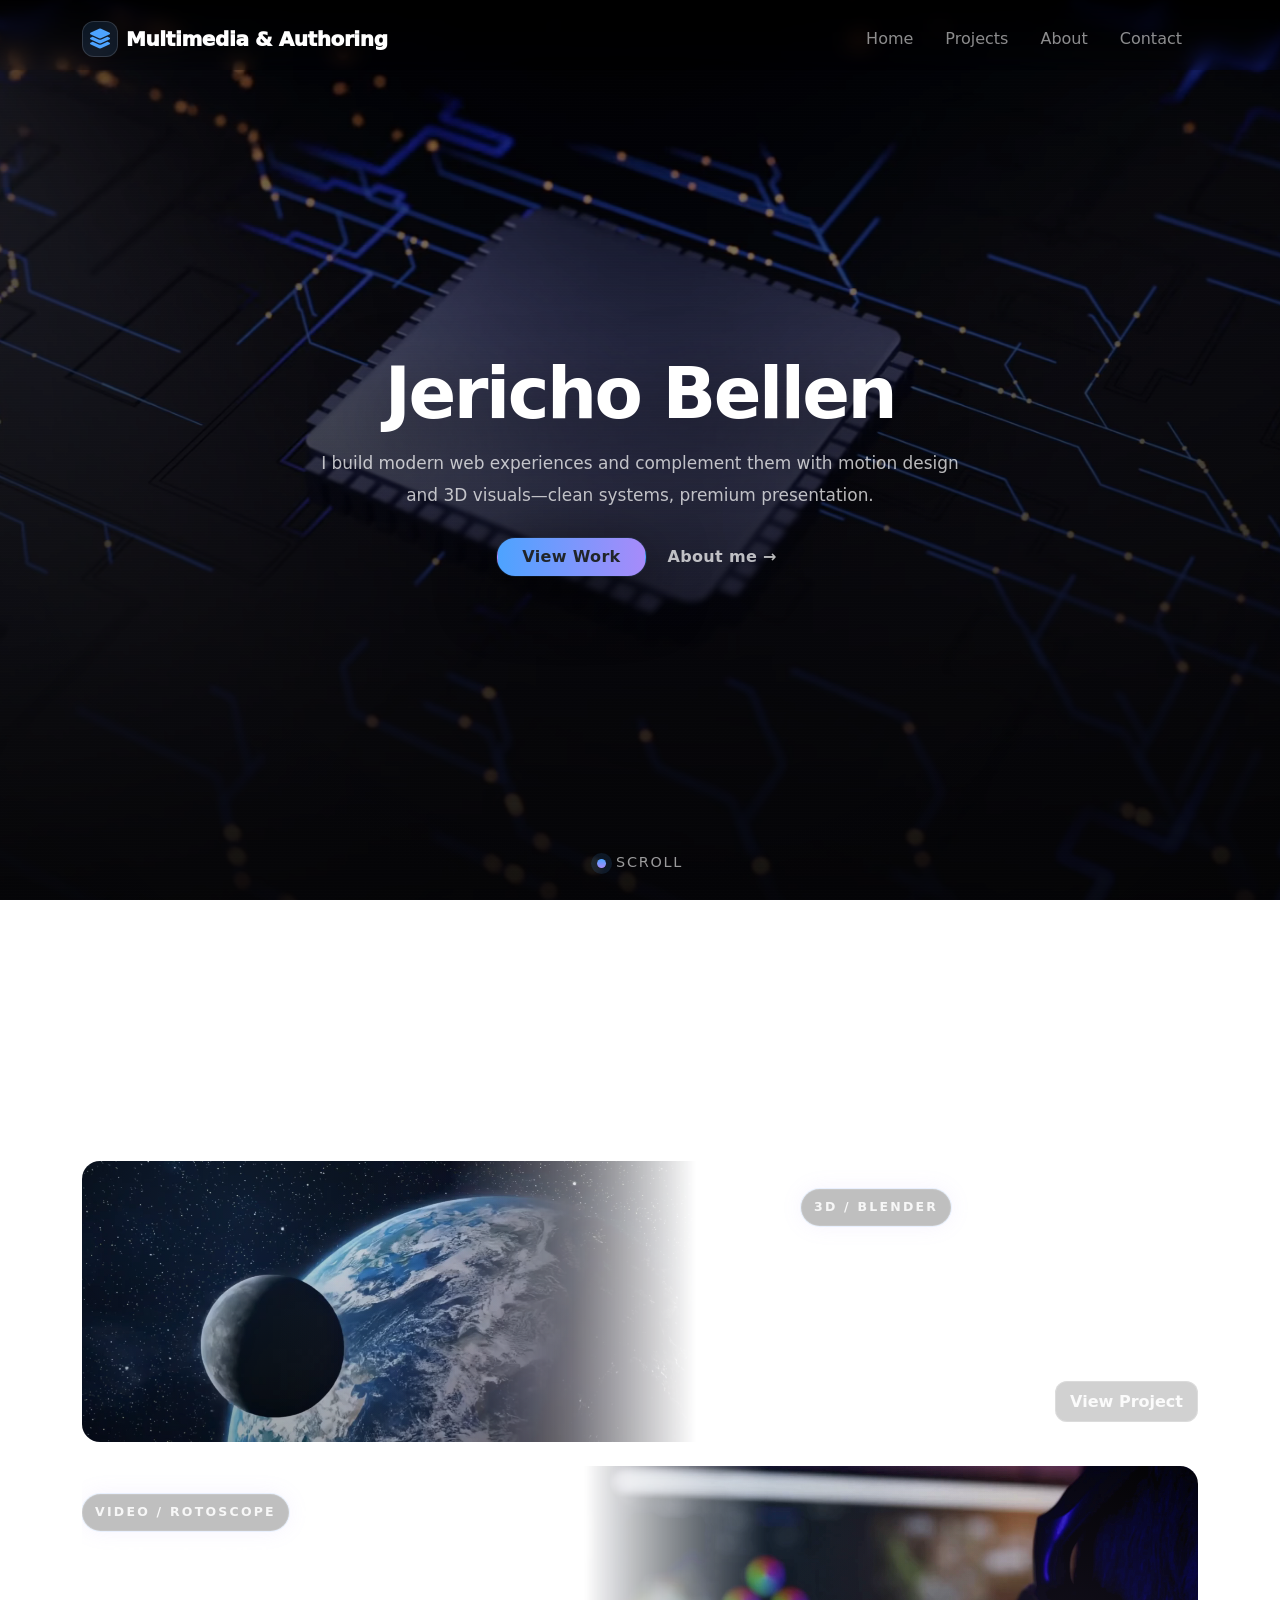
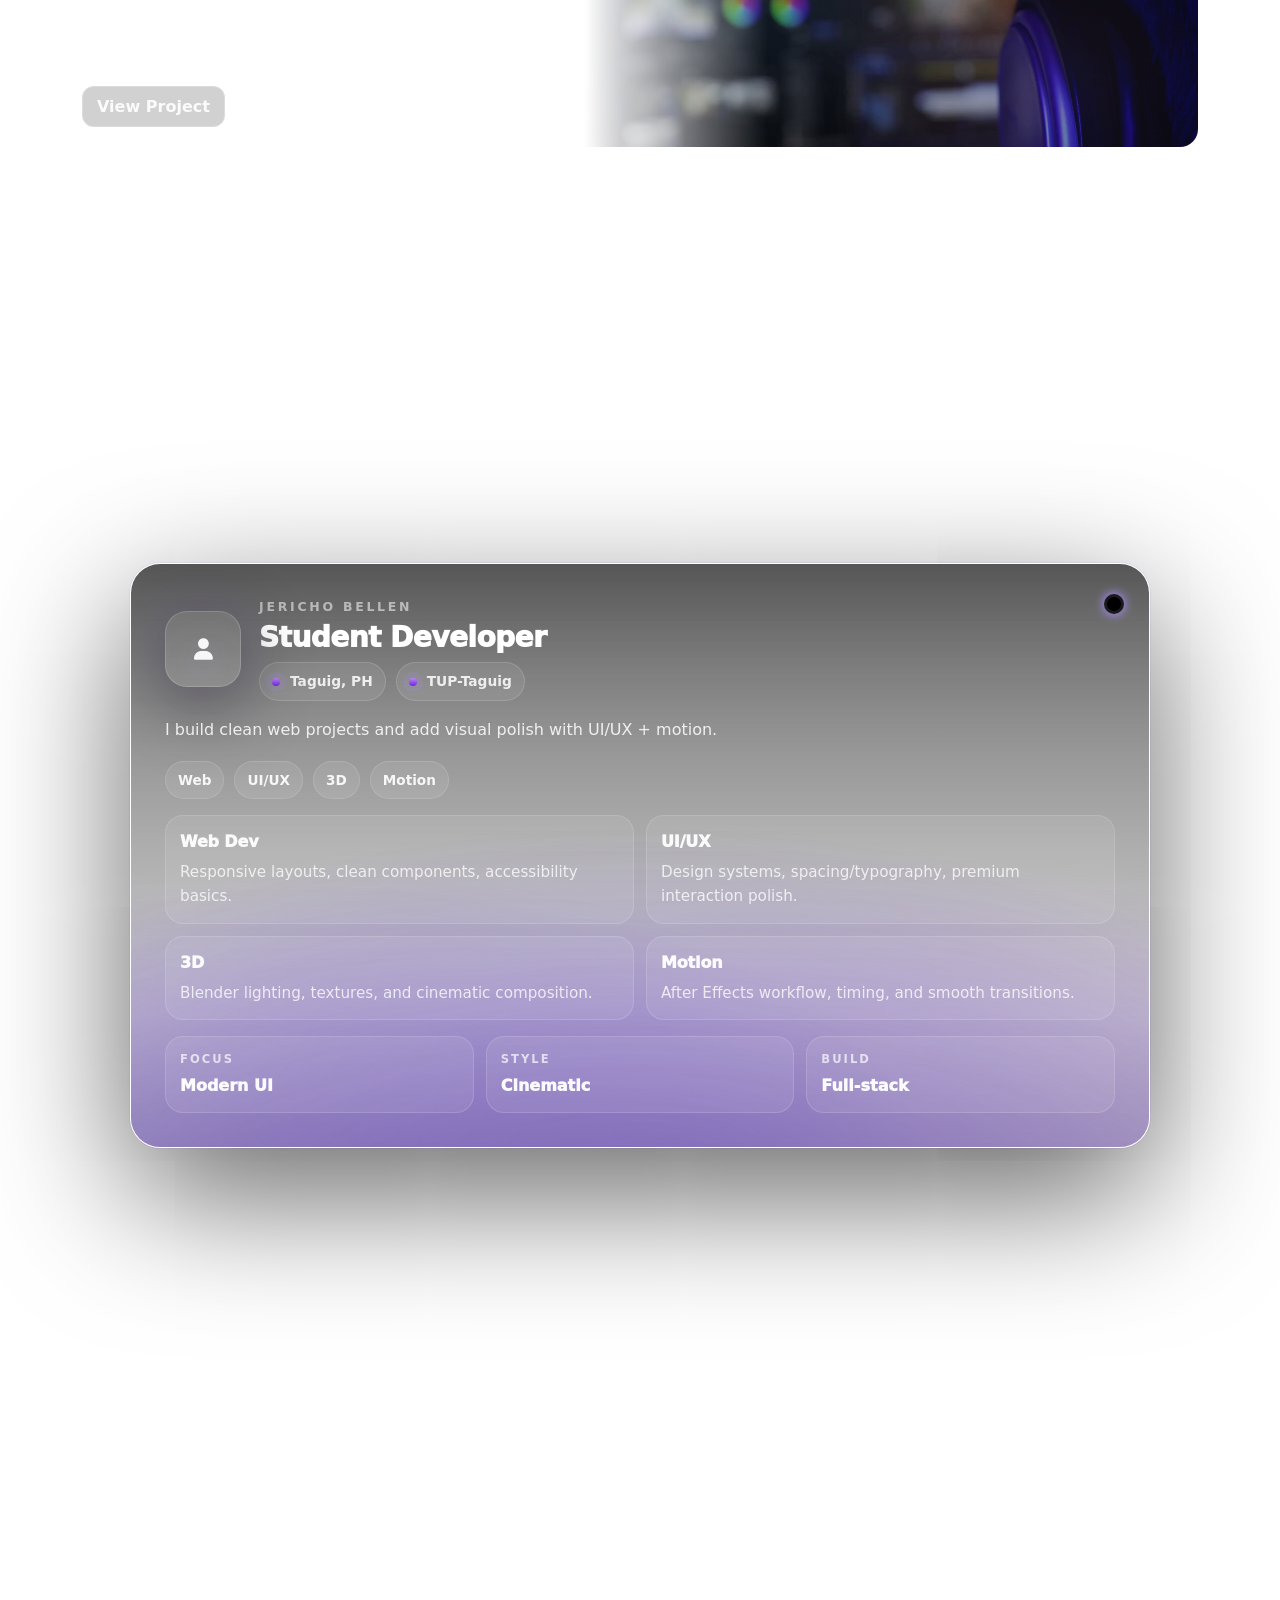
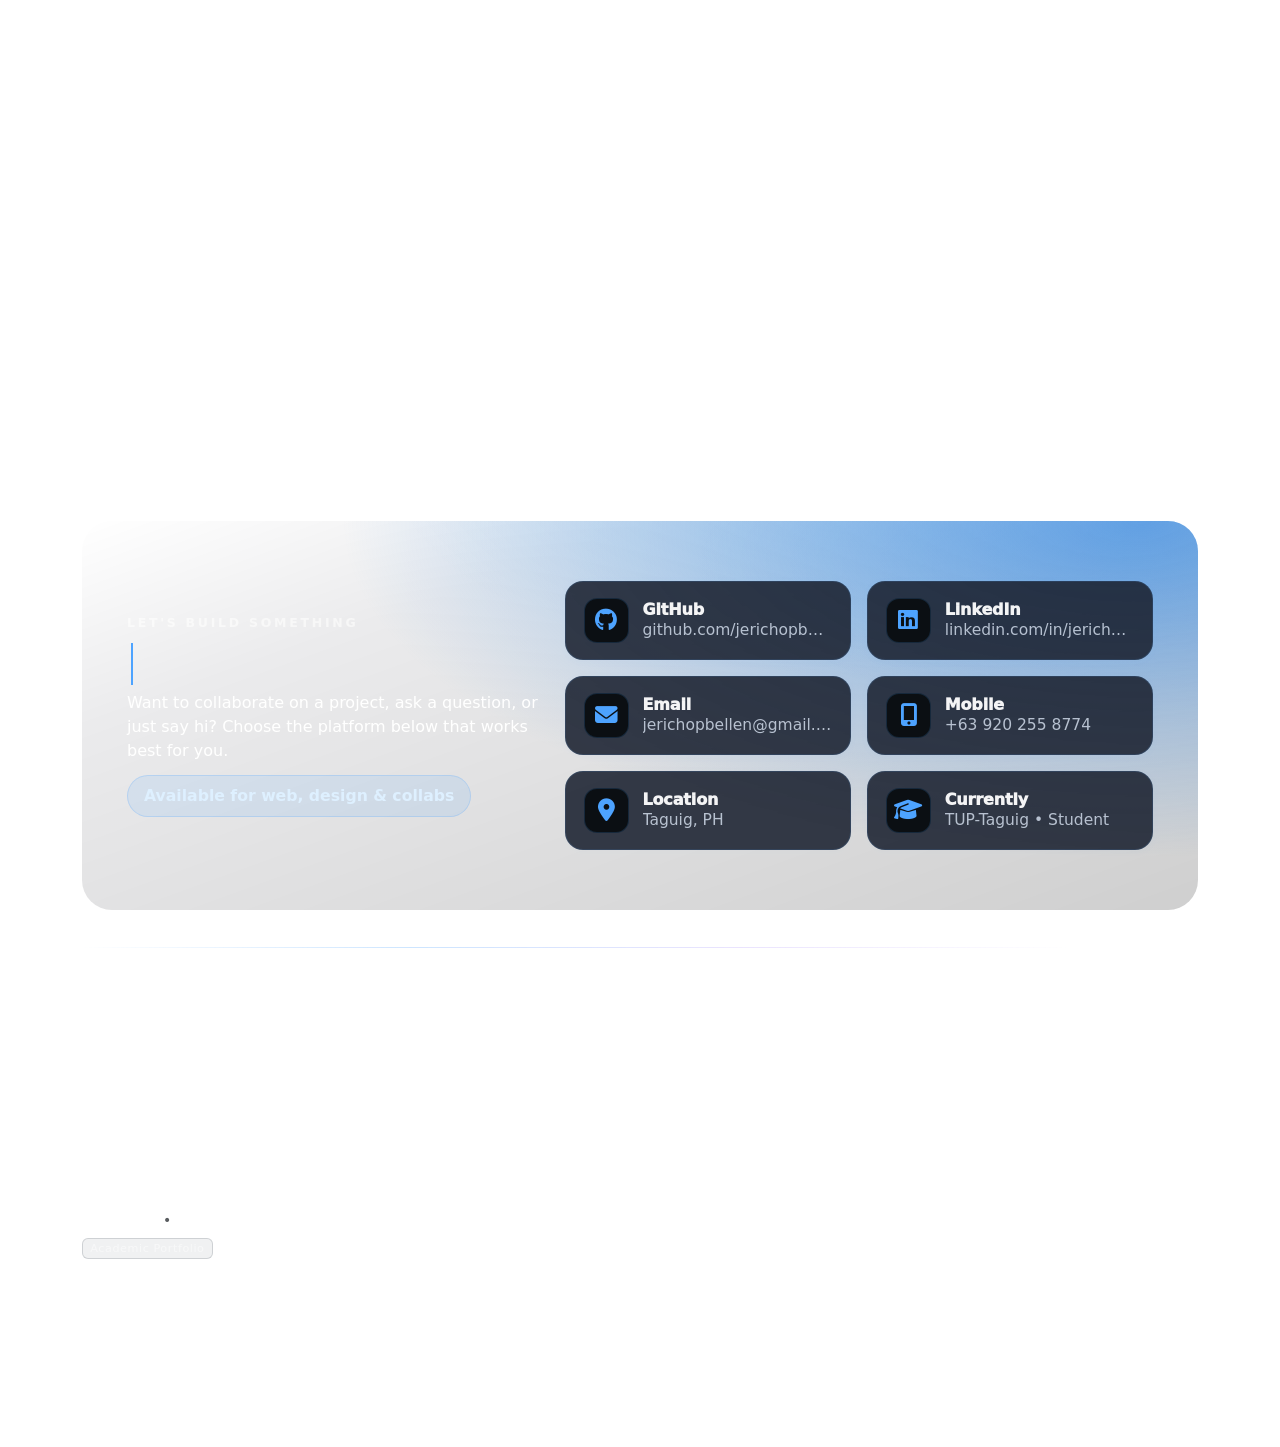
==== commit f01cca0f: "projects desc" ====
--- a/index.html
+++ b/index.html
@@ -6,9 +6,40 @@
     <title>Multimedia and Authoring</title>
     <link rel="icon" type="image/x-icon" href="favicon.svg">
     <link rel="stylesheet" href="style/main.css">
+    <link href="https://cdn.jsdelivr.net/npm/bootstrap@5.3.2/dist/css/bootstrap.min.css" rel="stylesheet">
+    <link href="https://cdnjs.cloudflare.com/ajax/libs/font-awesome/6.7.2/css/all.min.css" rel="stylesheet">
 </head>
 <body>
-    <div id="header-placeholder"></div>
+    <!-- Header / Navbar -->
+    <nav class="navbar navbar-expand-lg navbar-dark glass-nav fixed-top pt-3 pb-2">
+        <div class="container">
+            <a class="navbar-brand fw-bold d-flex align-items-center gap-2" href="index.html">
+                <span class="d-inline-flex align-items-center justify-content-center"
+                    style="width:36px;height:36px;border-radius:12px;
+                            background:rgba(77,163,255,.12);
+                            border:1px solid rgba(255,255,255,.14);">
+                    <i class="fas fa-layer-group" style="color: #4da3ff;"></i>
+                </span>
+                <span class="lh-1">
+                    <span class="d-block" style="font-weight:950; letter-spacing:-0.02em;">Multimedia &amp; Authoring</span>
+                </span>
+            </a>
+
+            <button class="navbar-toggler" type="button" data-bs-toggle="collapse" data-bs-target="#navbarNav"
+                    aria-controls="navbarNav" aria-expanded="false" aria-label="Toggle navigation">
+                <span class="navbar-toggler-icon"></span>
+            </button>
+
+            <div class="collapse navbar-collapse" id="navbarNav">
+                <ul class="navbar-nav ms-auto align-items-lg-center">
+                    <li class="nav-item px-2"><a class="nav-link" href="index.html">Home</a></li>
+                    <li class="nav-item px-2"><a class="nav-link" href="index.html#projects">Projects</a></li>
+                    <li class="nav-item px-2"><a class="nav-link" href="index.html#about">About</a></li>
+                    <li class="nav-item px-2"><a class="nav-link" href="index.html#contact">Contact</a></li>
+                </ul>
+            </div>
+        </div>
+    </nav>    
     <main>
         <!-- HERO (Centered / high-contrast) -->
         <section class="hero-video" aria-label="Hero">
@@ -50,7 +81,6 @@
                         Explore process-driven builds across 3D rendering and rotoscoping.
                     </p>
                 </div>
-
                 <div class="row g-4">
                     <div class="col-12">
                         <a class="d-block text-decoration-none text-reset" href="solar-system.html" aria-label="View 3D Solar System project">
@@ -68,7 +98,7 @@
                                     </div>
                                     <h3 class="feature__title">3D Solar System</h3>
                                     <p class="feature__desc">
-                                        A study Blender-based rendering focused on realistic materials, controlled lighting, and atmospheric depth—aimed at a cinematic “space documentary” feel.
+                                        A study in Blender-based rendering focused on realistic materials, controlled lighting, and atmospheric depth—aimed at a cinematic “space documentary” feel.
                                     </p>
                                     <div class="feature__actions">
                                         <span class="btn-outline-ink">View Project</span>
@@ -348,18 +378,67 @@
             </div>
         </section>
     </main>
-    <div id="footer-placeholder"></div>
-    <script>
-        var link = document.createElement('link');
-        link.rel = 'stylesheet';
-        link.href = 'https://cdn.jsdelivr.net/npm/bootstrap@5.3.3/dist/css/bootstrap.min.css';
-        document.head.appendChild(link);
-        
-        var faLink = document.createElement('link');
-        faLink.rel = 'stylesheet';
-        faLink.href = 'https://cdnjs.cloudflare.com/ajax/libs/font-awesome/6.7.2/css/all.min.css';
-        document.head.appendChild(faLink);
-    </script>
+    <footer class="py-5 mt-5">
+        <div class="container py-2">
+            <div class="row g-4 justify-content-between">
+                
+                <!-- Column 1: Identity & Context -->
+                <div class="col-12 col-md-4 text-center text-md-start">
+                    <div class="mb-2">
+                        <span class="h6 text-white fw-bold tracking-tight mb-0">Bellen, Jericho P.</span>
+                    </div>
+                    <p class="small text-white-50 mb-1">BSIT-NS2A <span class="mx-1 text-muted">•</span> Class of 2026</p>
+                    <div class="badge bg-secondary bg-opacity-10 text-white-50 border border-secondary border-opacity-25 fw-normal px-2.5 py-1" style="font-size: 0.7rem; letter-spacing: 0.05em;">
+                        Academic Portfolio
+                    </div>
+                </div>
+
+                <!-- Column 2: Structural Navigation Links -->
+                <div class="col-12 col-sm-6 col-md-4 text-center text-md-start">
+                    <p class="small text-white text-uppercase fw-bold opacity-25 mb-3" style="letter-spacing: .15em; font-size: 0.75rem;">
+                        quick links
+                    </p>
+                    <div class="row g-2 row-cols-2 justify-content-center justify-content-md-start">
+                        <div class="col"><a href="index.html" class="text-white-50 text-decoration-none small footer-link-item">Home</a></div>
+                        <div class="col"><a href="solar-system.html" class="text-white-50 text-decoration-none small footer-link-item">3D Space</a></div>
+                        <div class="col"><a href="index.html#projects" class="text-white-50 text-decoration-none small footer-link-item">Projects</a></div>
+                        <div class="col"><a href="rotoscoping.html" class="text-white-50 text-decoration-none small footer-link-item">Rotoscoping</a></div>
+                        <div class="col"><a href="index.html#about" class="text-white-50 text-decoration-none small footer-link-item">About</a></div>
+                        <div class="col"><a href="index.html#contact" class="text-white-50 text-decoration-none small footer-link-item">Contact</a></div>
+                    </div>
+                </div>
+
+                <!-- Column 3: Connect / Social Stack -->
+                <div class="col-12 col-sm-6 col-md-3 text-center text-md-end">
+                    <p class="small text-white text-uppercase fw-bold opacity-25 mb-3" style="letter-spacing: .15em; font-size: 0.75rem;">
+                        Connect
+                    </p>
+                    <div class="d-flex justify-content-center justify-content-md-end gap-2">
+                        <a href="https://www.facebook.com/jerichopbellen/" class="text-white-50 footer-social-btn" aria-label="Facebook" target="_blank" rel="noopener">
+                            <i class="fab fa-facebook-f fa-sm"></i>
+                        </a>
+                        <a href="https://www.linkedin.com/in/jerichopbellen/" class="text-white-50 footer-social-btn" aria-label="LinkedIn" target="_blank" rel="noopener">
+                            <i class="fab fa-linkedin-in fa-sm"></i>
+                        </a>
+                        <a href="https://github.com/jerichopbellen" class="text-white-50 footer-social-btn" aria-label="GitHub" target="_blank" rel="noopener">
+                            <i class="fab fa-github fa-sm"></i>
+                        </a>
+                    </div>
+                </div>
+
+            </div>
+
+            <!-- Layout Footer Note / Copyright -->
+            <div class="row mt-5 pt-4 align-items-center" style="border-top: 1px solid rgba(255,255,255,.06);">
+                <div class="col-md-6 text-center text-md-start mb-2 mb-md-0">
+                    <p class="small text-white-50 opacity-50 mb-0" style="font-size: 0.75rem;">&copy; 2026 All Rights Reserved.</p>
+                </div>
+                <div class="col-md-6 text-center text-md-end">
+                    <p class="small text-white-50 opacity-20 mb-0" style="font-size: 0.72rem; font-style: italic;">Built for Academic Evaluation</p>
+                </div>
+            </div>
+        </div>
+    </footer>
     <script src="https://cdn.jsdelivr.net/npm/bootstrap@5.3.3/dist/js/bootstrap.bundle.min.js"></script>
     <script src="scripts/main.js"></script>
 </body>
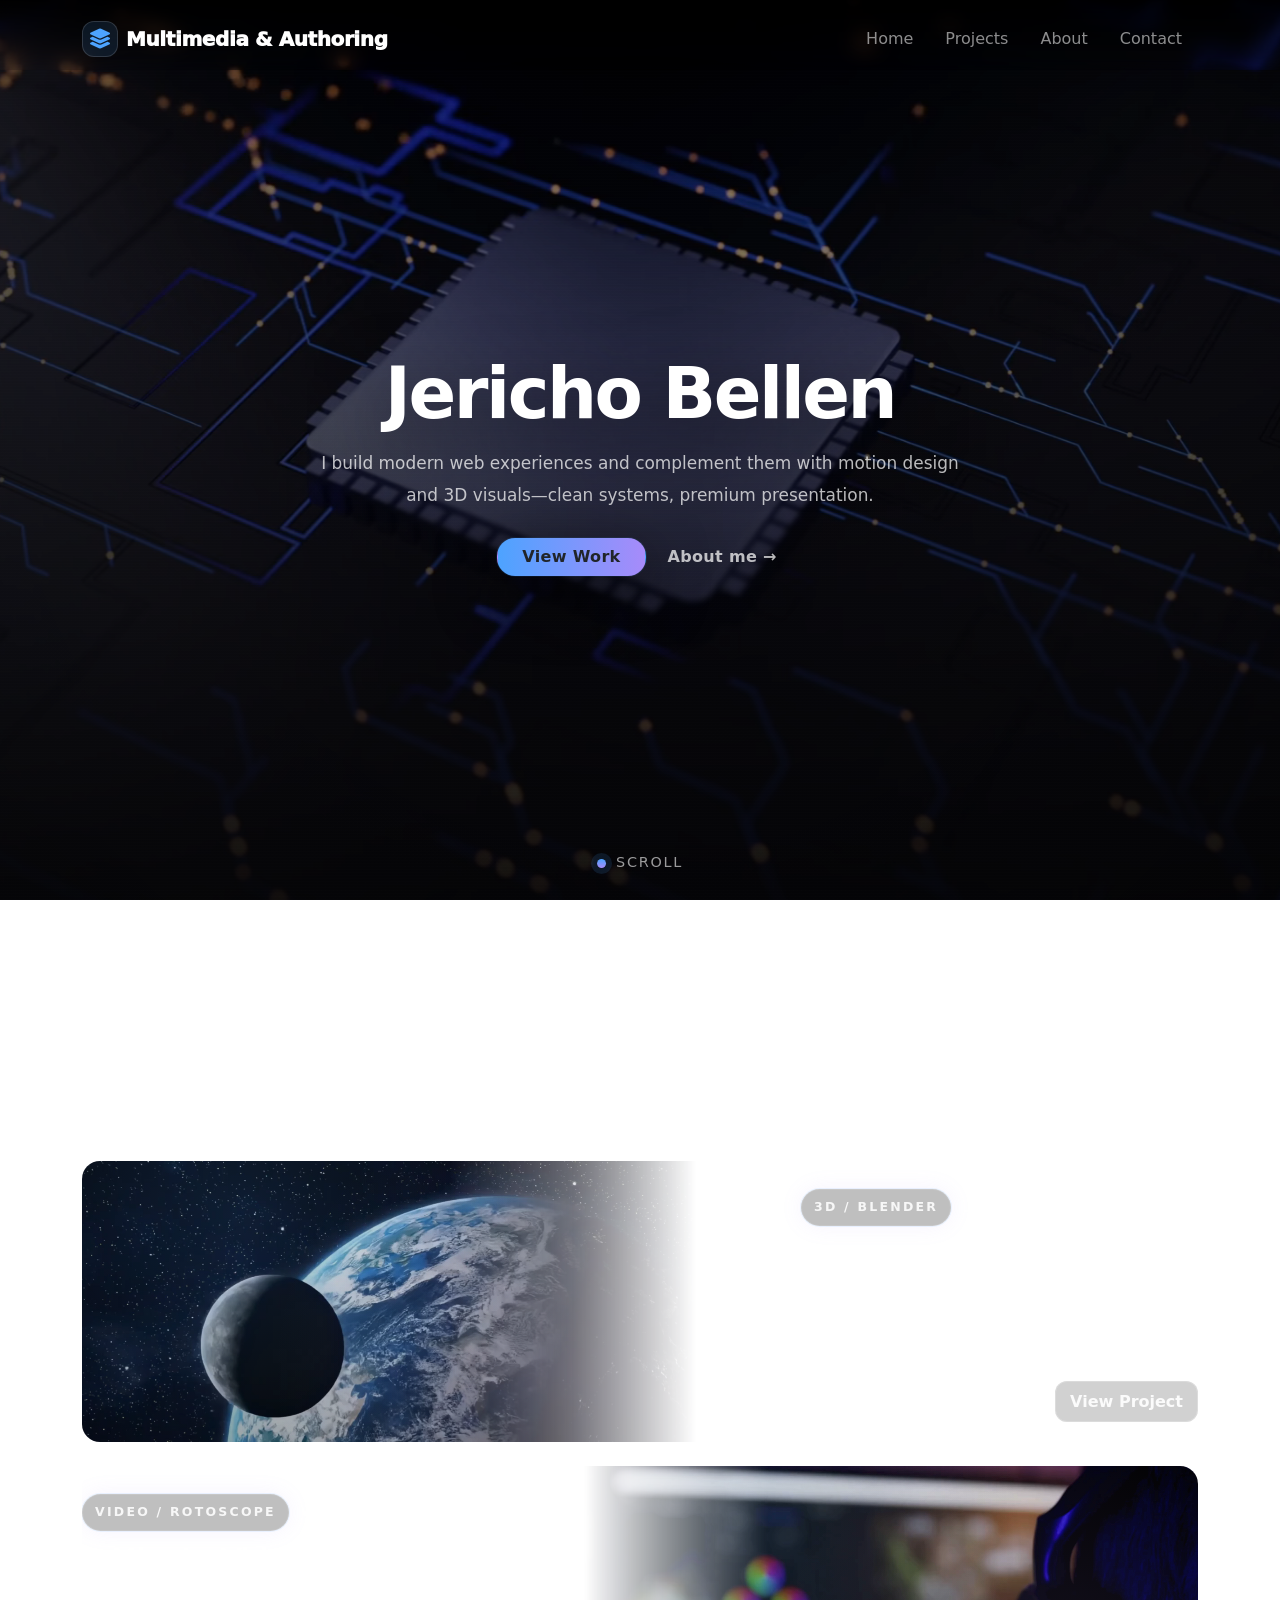
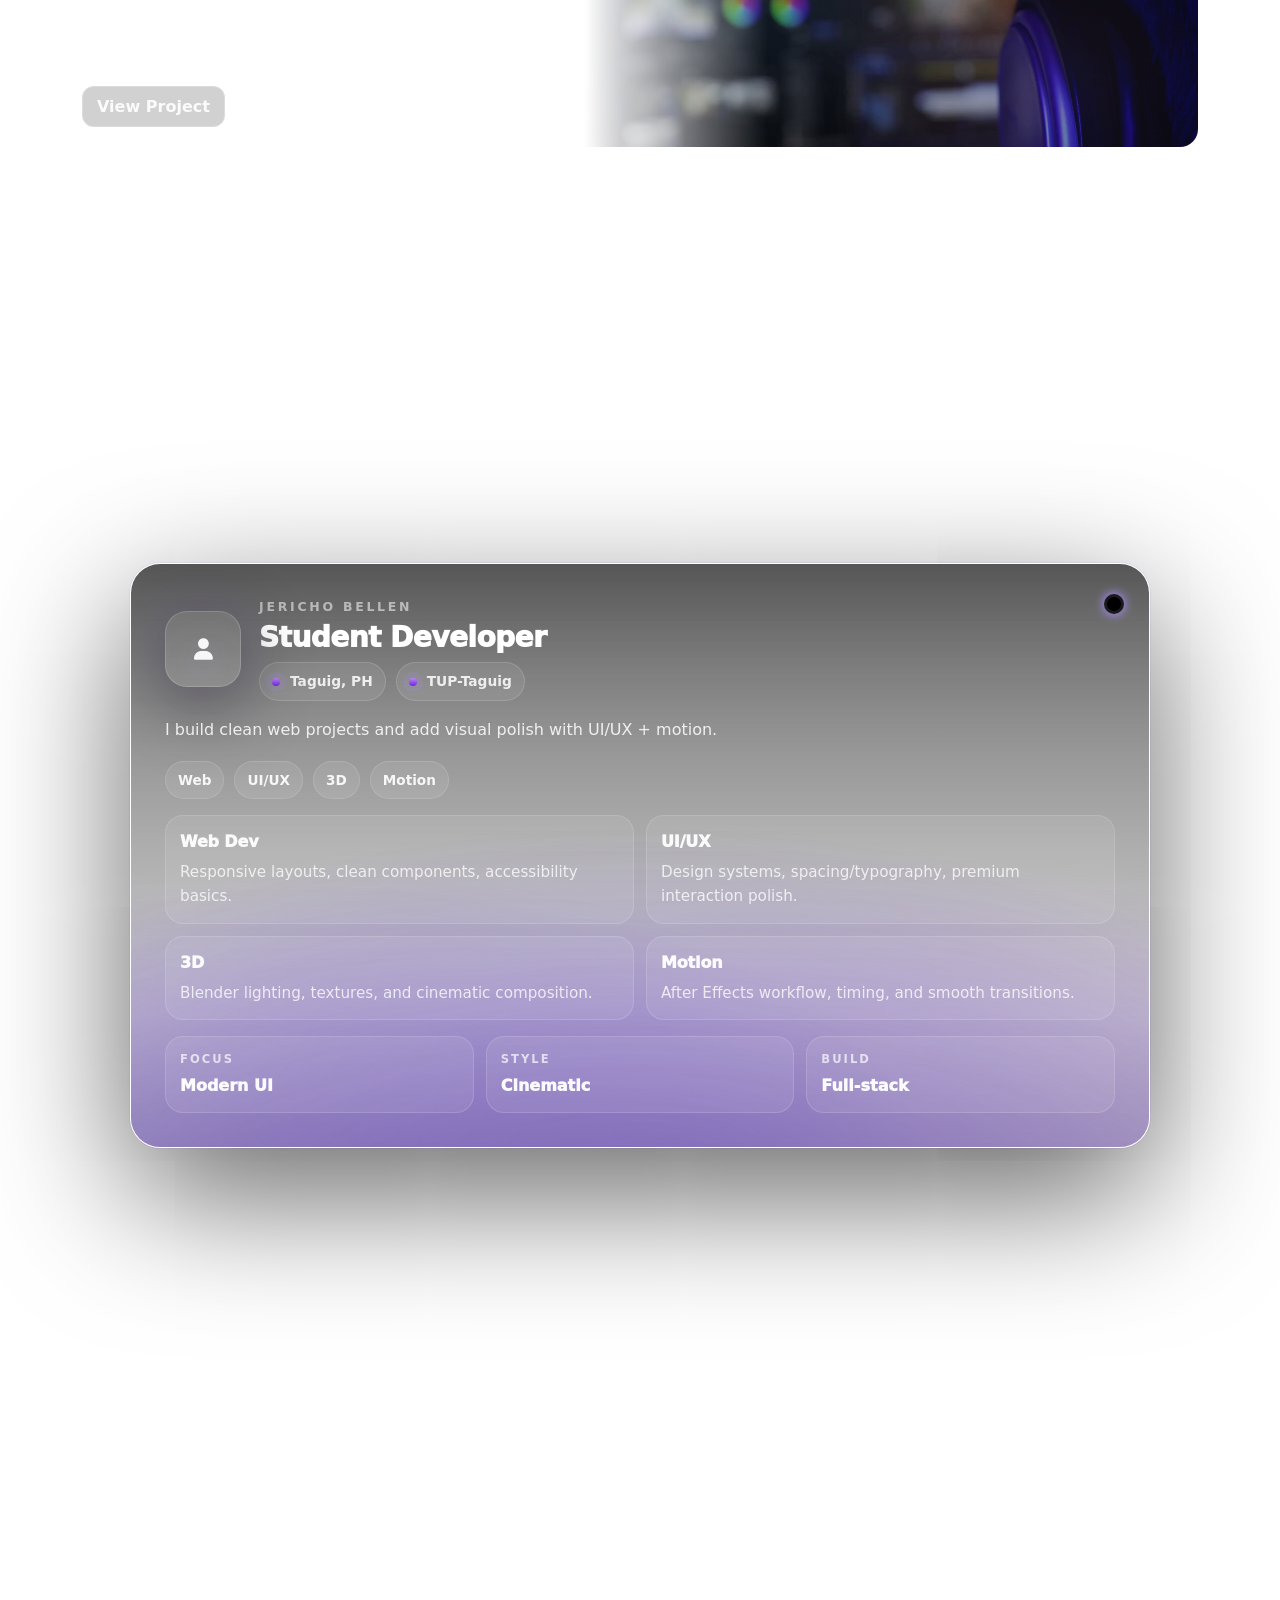
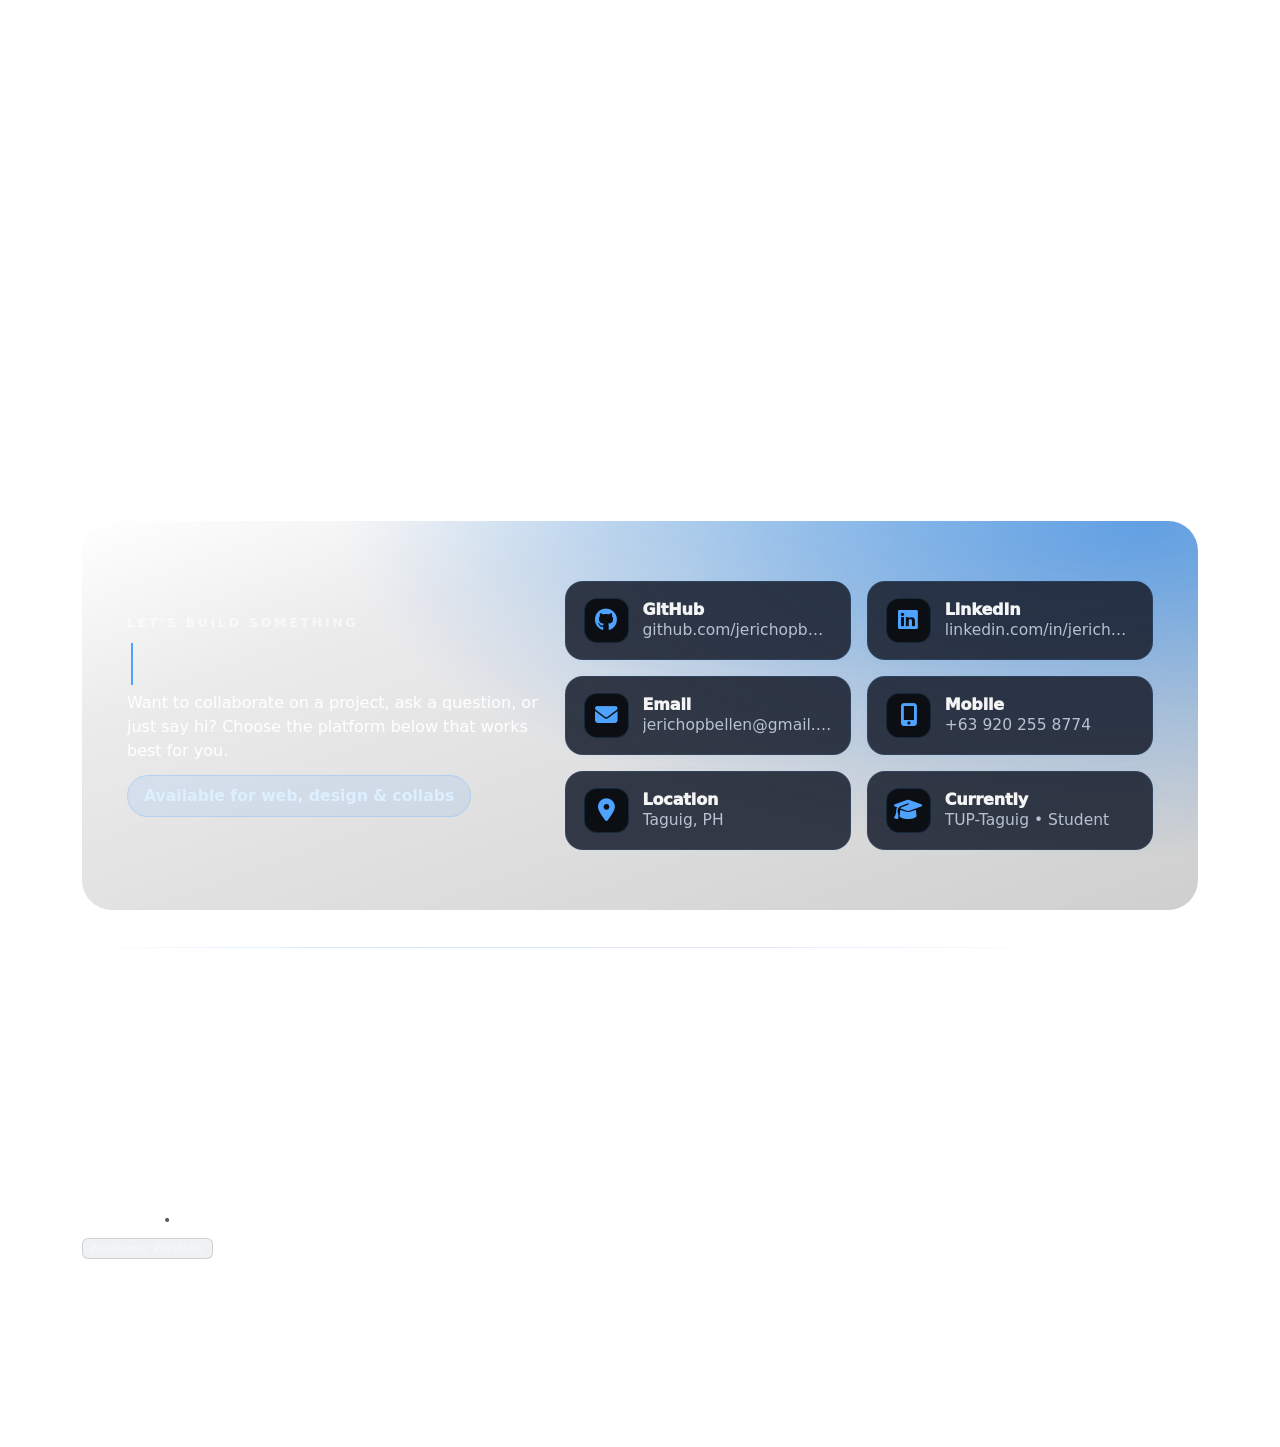
==== commit 9da9d1a9: "Merge pull request #2 from jerichopbellen/static-design Static design" ====
--- a/index.html
+++ b/index.html
@@ -98,7 +98,7 @@
                                     </div>
                                     <h3 class="feature__title">3D Solar System</h3>
                                     <p class="feature__desc">
-                                        A study in Blender-based rendering focused on realistic materials, controlled lighting, and atmospheric depth—aimed at a cinematic “space documentary” feel.
+                                        A study Blender-based rendering focused on realistic materials, controlled lighting, and atmospheric depth—aimed at a cinematic “space documentary” feel.
                                     </p>
                                     <div class="feature__actions">
                                         <span class="btn-outline-ink">View Project</span>
--- a/style/main.css
+++ b/style/main.css
@@ -4,6 +4,11 @@
 html { 
     scroll-behavior: smooth; 
     scrollbar-width: none;
+    background-color: #07070a;;
+    background-image:
+        radial-gradient(circle at 20% 10%, rgba(255,255,255,.030) 0px, transparent 55%),
+        radial-gradient(circle at 85% 80%, rgba(255,255,255,.018) 0px, transparent 55%),
+        linear-gradient(180deg,#0c0d12 0%, #07070a 55%, #060608 100%);
 }
 body {
     background-color: #07070a;;
